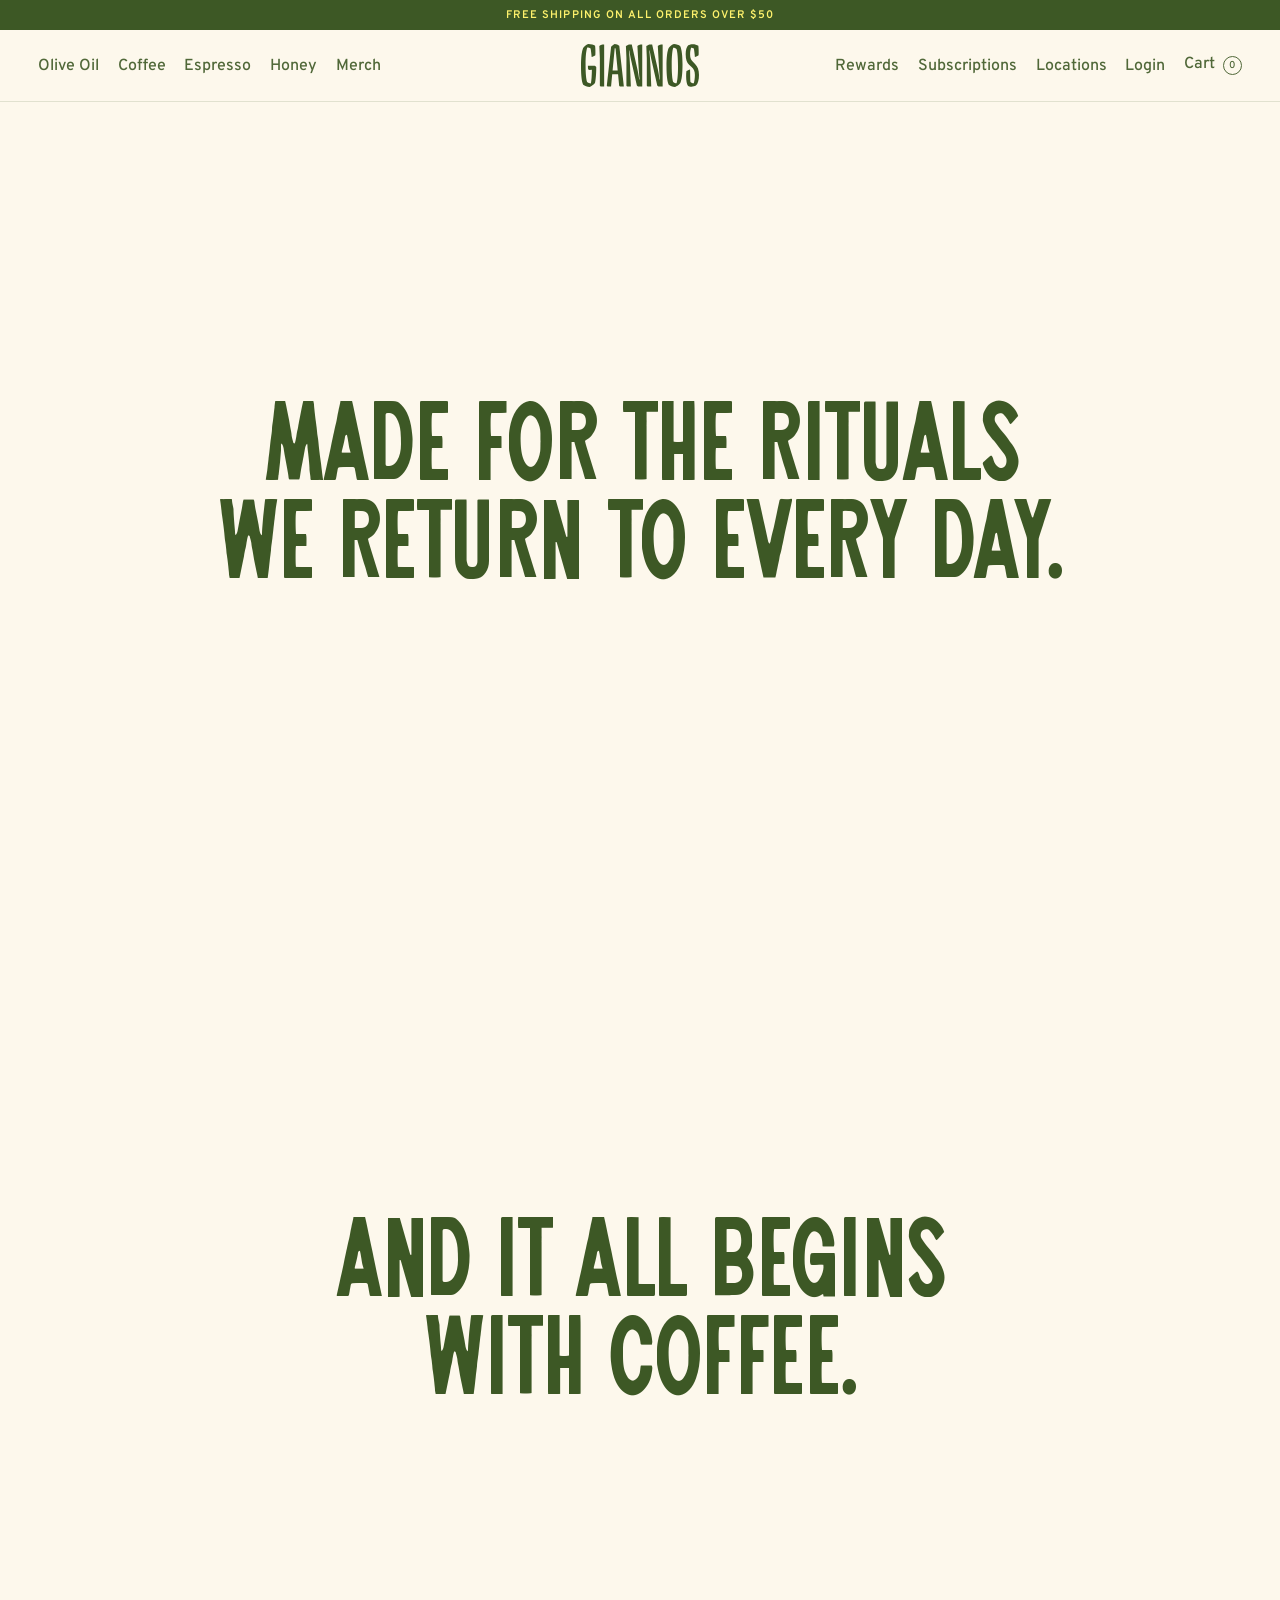
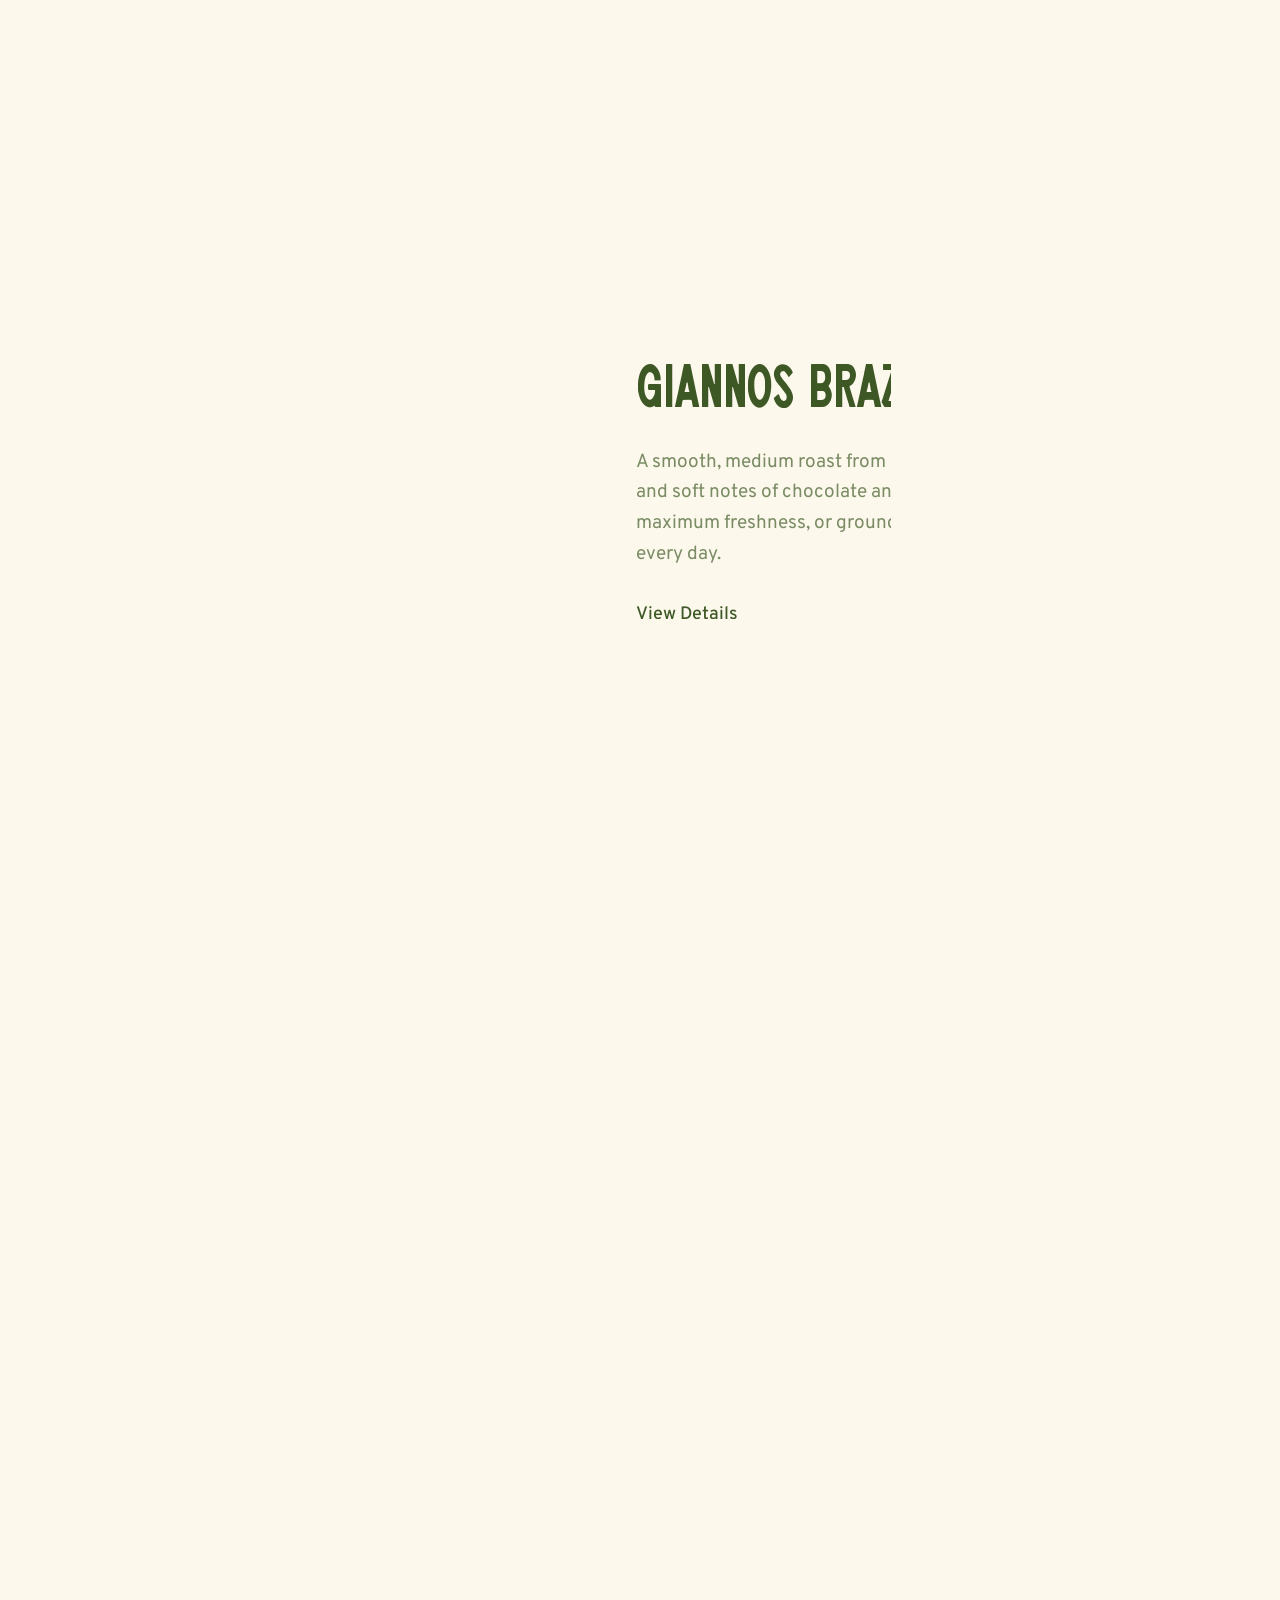
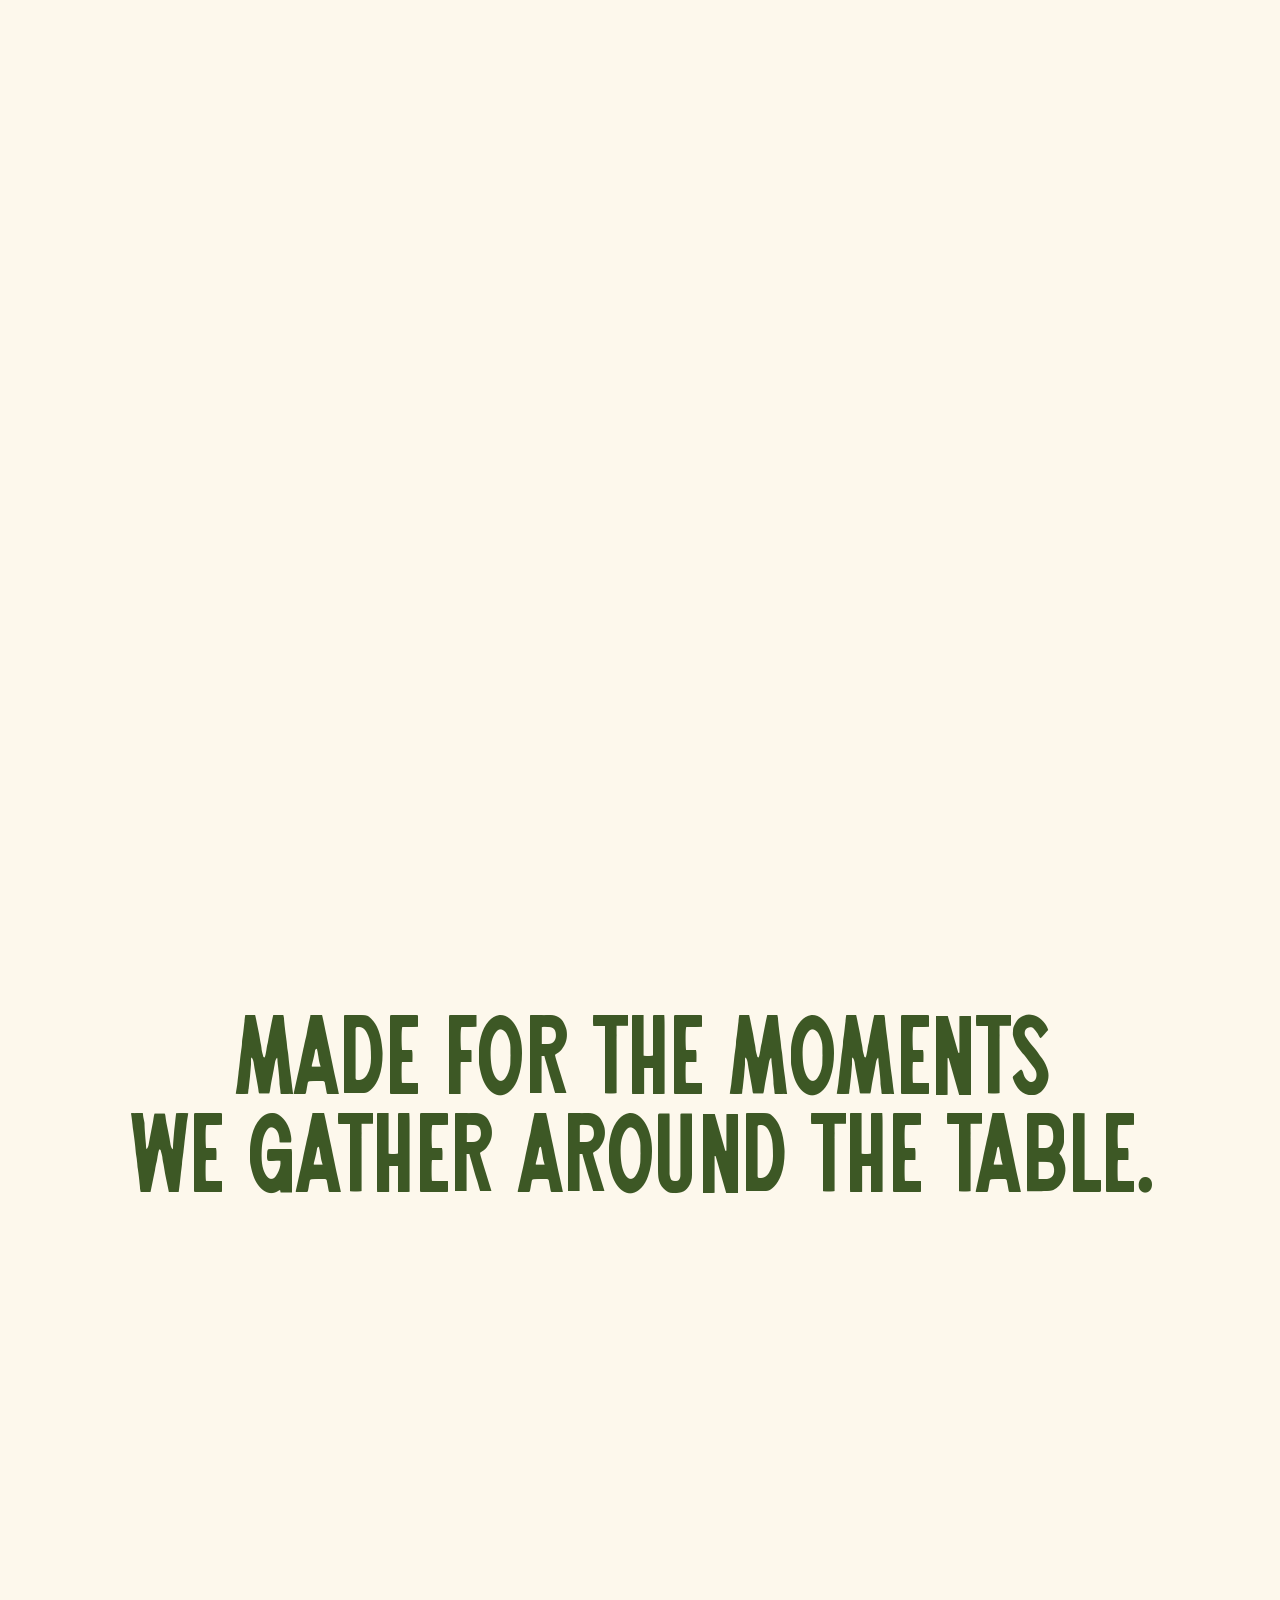
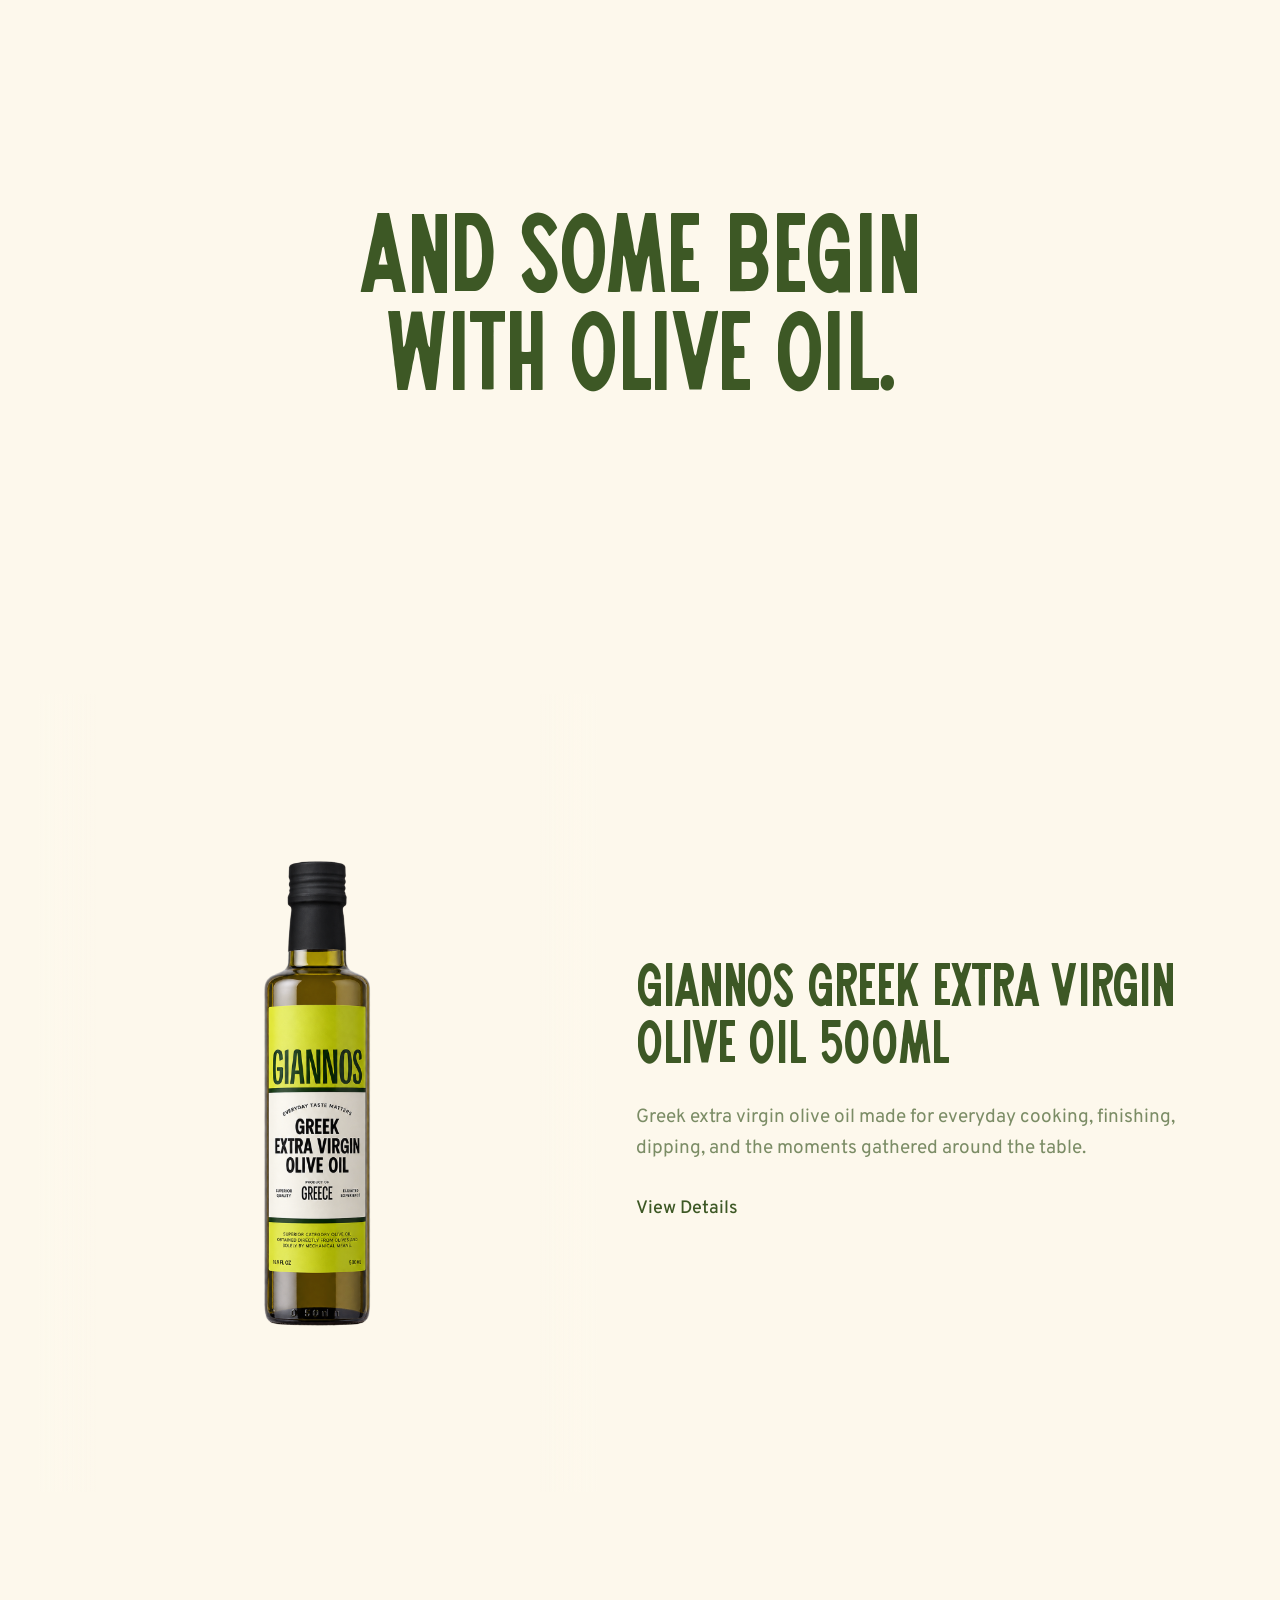
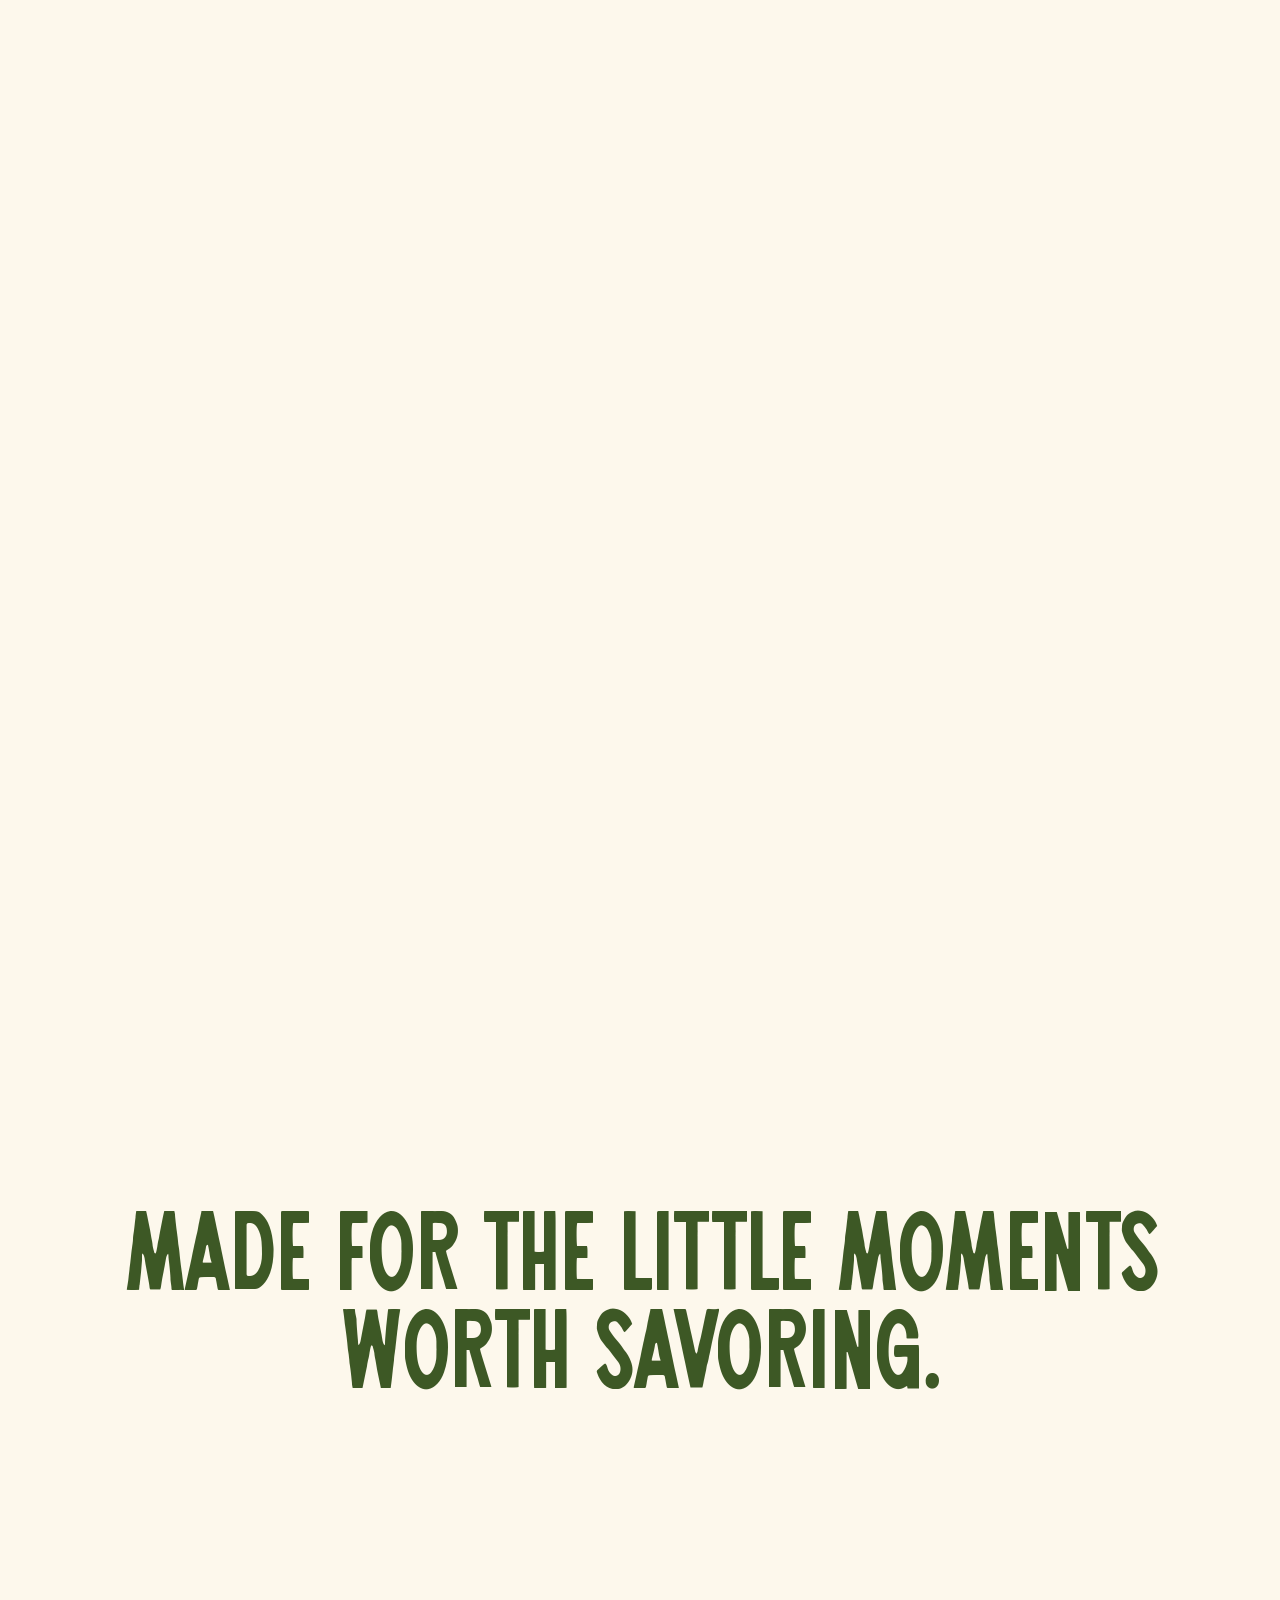
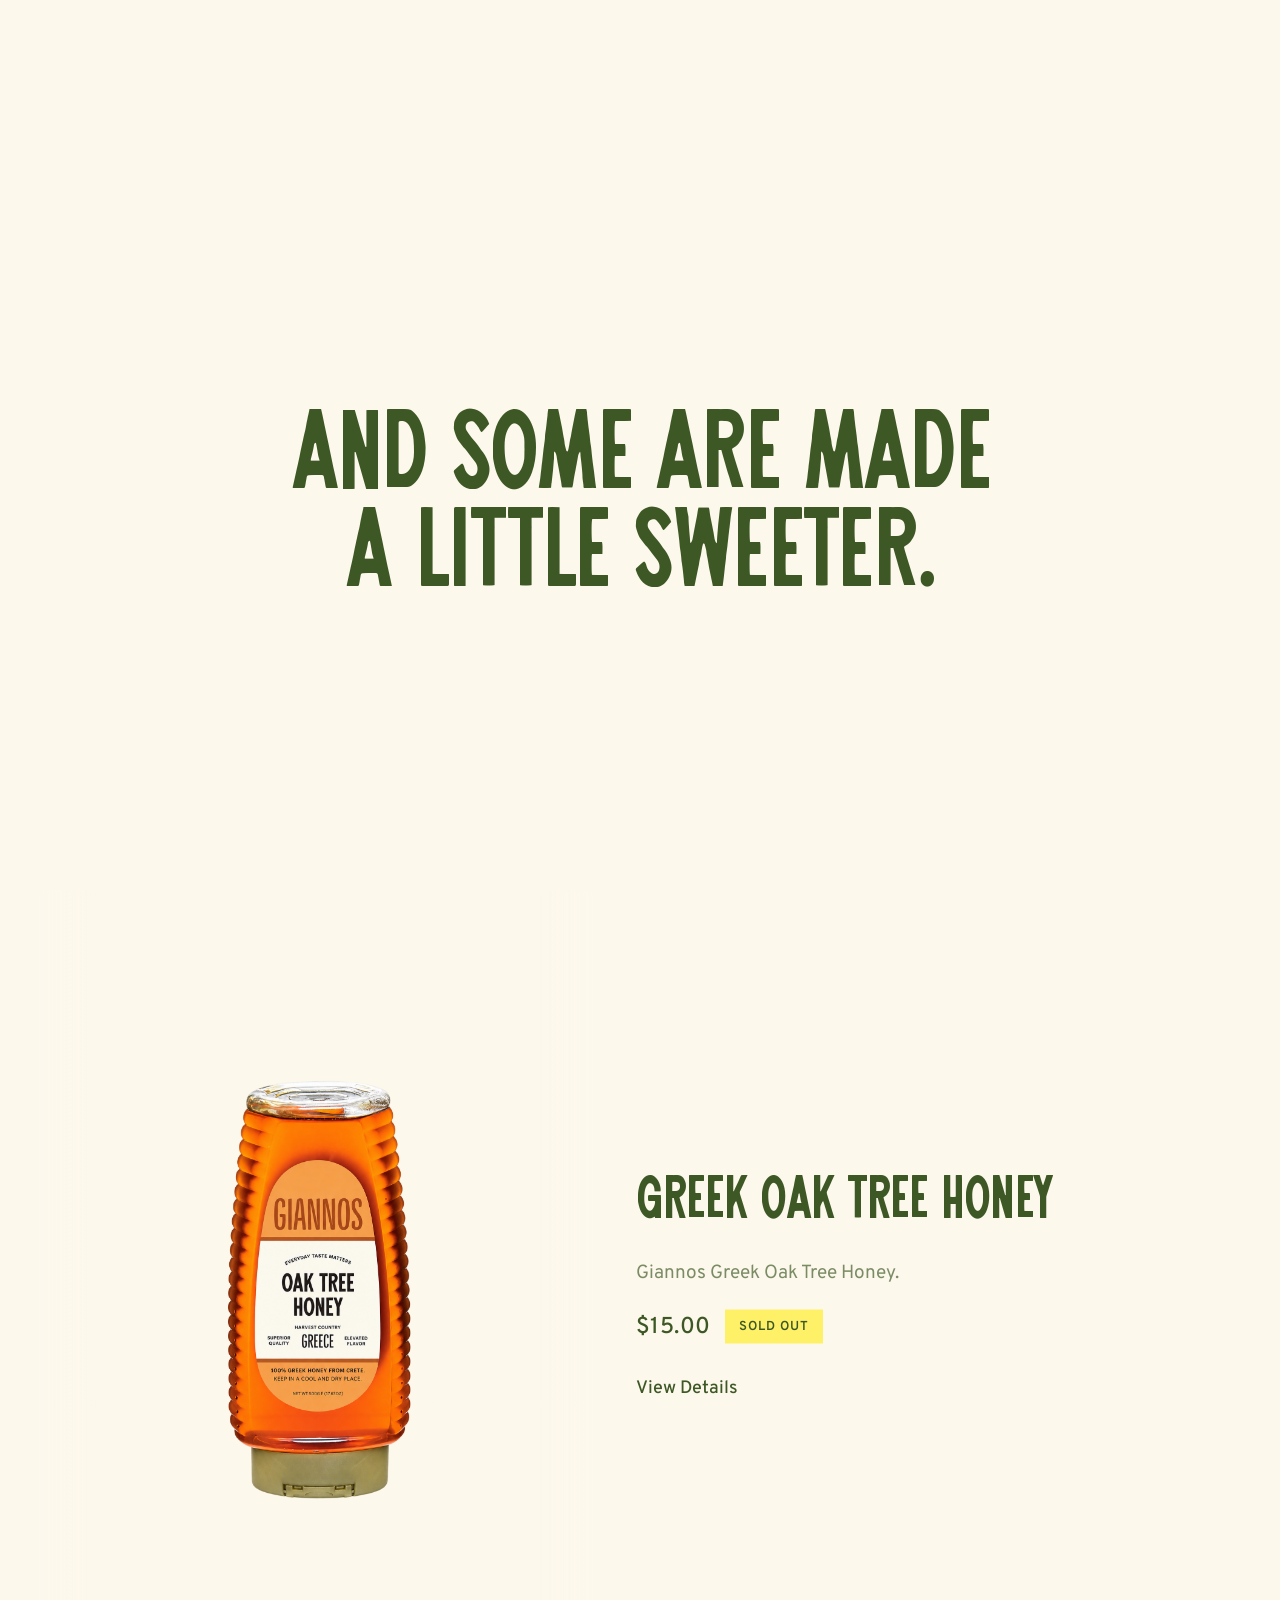
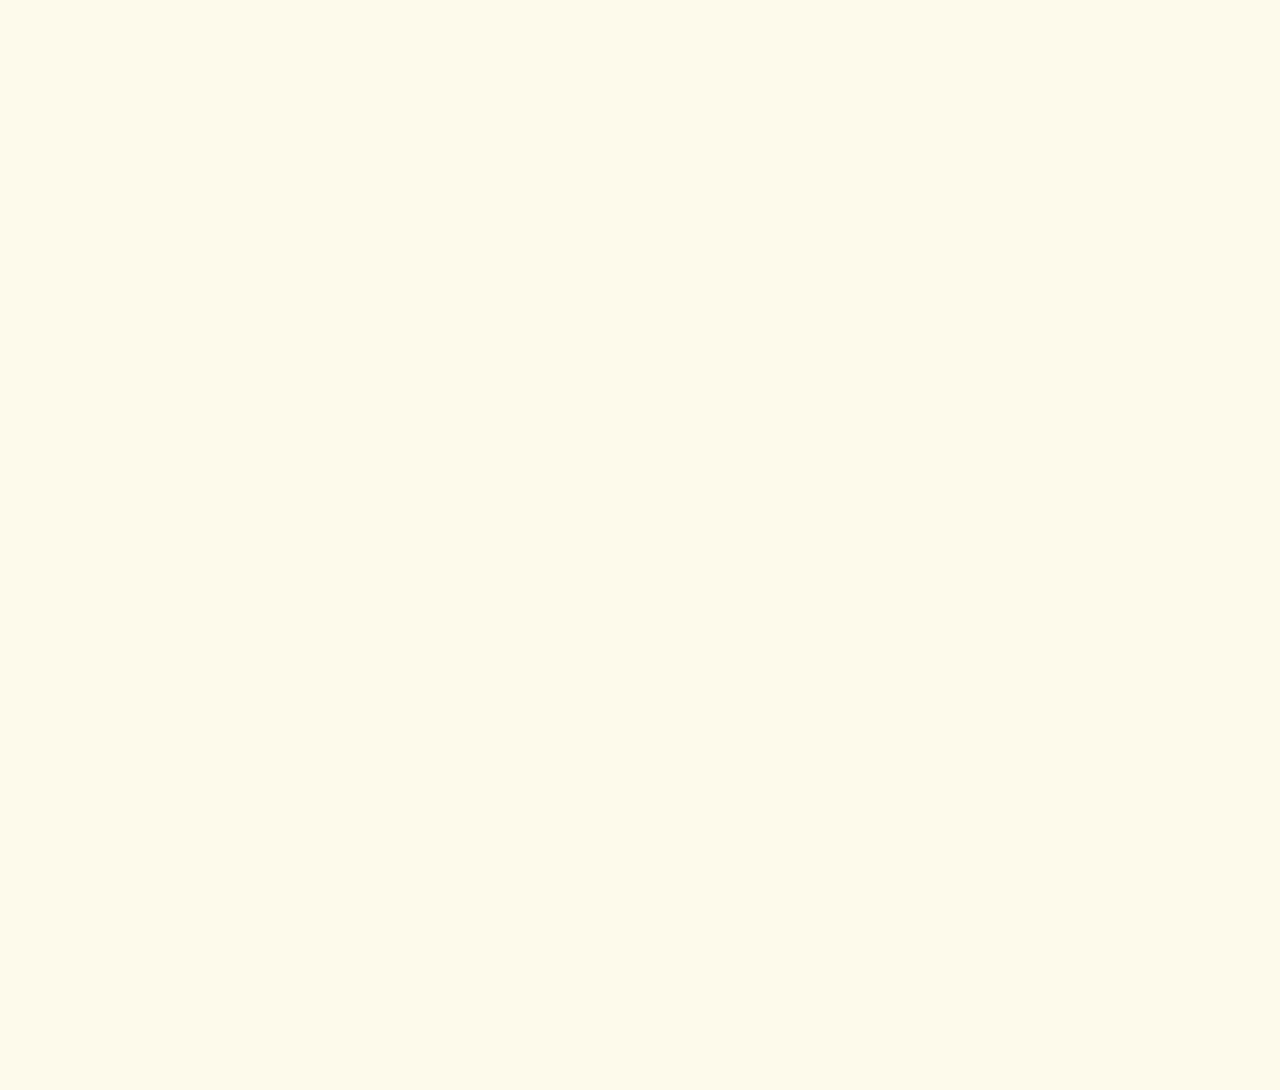
==== index.html @ e895d470 "Refresh synchronized intro shell assets" ====
<!doctype html>
<html lang="en">
<head>
  <meta charset="UTF-8">
  <meta name="viewport" content="width=device-width,initial-scale=1">
  <title>GIANNOS</title>
  <link rel="preconnect" href="https://fonts.googleapis.com">
  <link rel="preconnect" href="https://fonts.gstatic.com" crossorigin>
  <link href="https://fonts.googleapis.com/css2?family=Overpass:wght@300;400;500;600;700&family=Material+Icons&display=swap" rel="stylesheet">
  <link rel="stylesheet" href="style.css?v=202608171520">
  <link rel="stylesheet" href="olive.css?v=202608171520">
  <link rel="stylesheet" href="honey.css?v=202608171520">
  <link rel="stylesheet" href="site-shell.css?v=202608171533">
</head>
<body class="is-loading">
  <div class="site-loader" data-site-loader aria-label="Loading GIANNOS">
    <div class="site-loader__inner">
      <img class="site-loader__logo" data-loader-logo src="./assets/brand/giannos-logo.svg" alt="GIANNOS">
      <div class="site-loader__counter" data-loader-counter aria-live="polite">0%</div>
    </div>
  </div>

  <header class="site-header">
    <div class="site-announcement">FREE SHIPPING ON ALL ORDERS OVER $50</div>
    <nav class="site-nav" aria-label="Main navigation">
      <div class="site-nav__group site-nav__group--left">
        <a class="site-nav__link" href="#olive-scroll">Olive Oil</a>
        <a class="site-nav__link" href="#coffee-scroll">Coffee</a>
        <a class="site-nav__link" href="#coffee-scroll">Espresso</a>
        <a class="site-nav__link" href="#honey-scroll">Honey</a>
        <a class="site-nav__link" href="#">Merch</a>
      </div>

      <a class="site-nav__brand" data-nav-logo-target href="#" aria-label="GIANNOS home"></a>

      <div class="site-nav__group site-nav__group--right">
        <a class="site-nav__link" href="#">Rewards</a>
        <a class="site-nav__link" href="#">Subscriptions</a>
        <a class="site-nav__link" href="#">Locations</a>
        <a class="site-nav__link" href="#">Login</a>
        <a class="site-nav__link" href="#">Cart <span class="site-nav__cart-count" aria-label="0 items">0</span></a>
      </div>
    </nav>
  </header>

  <main class="landing">
    <section class="section section--hero" aria-labelledby="hero-title">
      <div class="intro-copy">
        <h1 id="hero-title" class="display-title">
          <span>Made for the rituals</span>
          <span>we return to every day.</span>
        </h1>
      </div>
    </section>

    <section class="section section--story" aria-labelledby="story-title">
      <div class="intro-copy">
        <h2 id="story-title" class="display-title">
          <span>And it all begins</span>
          <span>with coffee.</span>
        </h2>
      </div>
    </section>

    <section class="coffee-scroll" id="coffee-scroll" aria-label="Coffee collection">
      <div class="coffee-sticky">
        <div class="coffee-track" id="coffee-track"></div>
      </div>
    </section>

    <section class="section section--olive-intro" aria-labelledby="olive-intro-title">
      <div class="intro-copy">
        <h2 id="olive-intro-title" class="display-title">
          <span>Made for the moments</span>
          <span>we gather around the table.</span>
        </h2>
      </div>
    </section>

    <section class="section section--olive-story" aria-labelledby="olive-story-title">
      <div class="intro-copy">
        <h2 id="olive-story-title" class="display-title">
          <span>And some begin</span>
          <span>with olive oil.</span>
        </h2>
      </div>
    </section>

    <section class="olive-scroll" id="olive-scroll" aria-label="Olive oil collection">
      <div class="olive-sticky">
        <div class="olive-track" id="olive-track"></div>
      </div>
    </section>

    <section class="section section--honey-intro" aria-labelledby="honey-intro-title">
      <div class="intro-copy">
        <h2 id="honey-intro-title" class="display-title">
          <span>Made for the little moments</span>
          <span>worth savoring.</span>
        </h2>
      </div>
    </section>

    <section class="section section--honey-story" aria-labelledby="honey-story-title">
      <div class="intro-copy">
        <h2 id="honey-story-title" class="display-title">
          <span>And some are made</span>
          <span>a little sweeter.</span>
        </h2>
      </div>
    </section>

    <section class="honey-scroll" id="honey-scroll" aria-label="Honey collection">
      <div class="honey-sticky">
        <div class="honey-track" id="honey-track"></div>
      </div>
    </section>
  </main>

  <script src="site-shell.js?v=202608171533"></script>
  <script src="app.js?v=202608171520"></script>
  <script src="olive.js?v=202608171520"></script>
  <script src="honey.js?v=202608171520"></script>
</body>
</html>
---- style.css ----
@font-face{font-family:'TAY Rosemary';src:url('./assets/fonts/TAYRosemary.woff2') format('woff2');font-style:normal;font-weight:400;font-display:swap}
*{box-sizing:border-box}
:root{
  --font-body:'Overpass',sans-serif;
  --font-title:'TAY Rosemary',serif;
  --intro:#3d5825;
  --paper:#fdf8ec;
  --intro-light:#fdf8ec;
  --text:#3d5825;
  --muted:rgba(61,88,37,.68);
  --ease:cubic-bezier(.16,1,.3,1);
  --fast:420ms;
  --morph:900ms;
  --page-inline:clamp(20px,4vw,64px);
  --site-container:1600px;
  --site-gutter:clamp(24px,3vw,48px);
  --site-header-height:102px;
}
html{background:var(--paper);scroll-behavior:auto}
body{margin:0;background:var(--paper);color:var(--text);font-family:var(--font-body);overflow-x:hidden}
button,select{font:inherit}
button,a{color:inherit}
.landing{width:100%;padding-top:var(--site-header-height)}
.section{position:relative;width:100%;height:calc(100dvh - var(--site-header-height));min-height:calc(100svh - var(--site-header-height));display:grid;place-items:center;padding:var(--page-inline);background:var(--paper);color:var(--intro);overflow:hidden}
.intro-copy{width:min(calc(var(--site-container) - (var(--site-gutter) * 2)),100%);text-align:center;opacity:.18;translate:0 18px;transition:opacity 420ms ease,translate 560ms var(--ease);will-change:opacity,translate}
.section.is-visible .intro-copy{opacity:1;translate:0 0}
.display-title{margin:0;font-family:var(--font-title);font-size:clamp(86px,8.7vw,138px);font-weight:400;line-height:.88;letter-spacing:-.032em}
.display-title span{display:block;white-space:nowrap}
.coffee-scroll{position:relative;height:600svh}
.coffee-sticky{position:sticky;top:var(--site-header-height);width:100%;height:calc(100dvh - var(--site-header-height));min-height:calc(100svh - var(--site-header-height));overflow:hidden;background:var(--paper)}
.coffee-track{display:flex;width:600vw;height:calc(100dvh - var(--site-header-height));min-height:calc(100svh - var(--site-header-height));transform:translate3d(0,0,0);will-change:transform}
.coffee-slide{--accent:#4D6E48;position:relative;flex:0 0 100vw;width:100vw;height:calc(100dvh - var(--site-header-height));min-height:calc(100svh - var(--site-header-height));background:var(--paper);overflow:hidden}
.coffee-layout{position:relative;width:min(100%,var(--site-container));margin:0 auto;padding-inline:var(--site-gutter);height:100%;display:grid;grid-template-columns:minmax(0,48fr) minmax(0,52fr);column-gap:clamp(32px,3vw,56px)}
.coffee-gallery{position:relative;height:100%;overflow:hidden}
.gallery-stack{height:100%}
.image-carousel{position:relative;width:100%;height:100%;touch-action:pan-y;user-select:none}
.image-carousel::before,.image-carousel::after{content:'';position:absolute;top:0;bottom:0;z-index:4;width:clamp(40px,4.5vw,72px);pointer-events:none}
.image-carousel::before{left:0;background:linear-gradient(90deg,var(--paper) 0%,rgba(253,248,236,.9) 24%,rgba(253,248,236,0) 100%)}
.image-carousel::after{right:0;background:linear-gradient(270deg,var(--paper) 0%,rgba(253,248,236,.9) 24%,rgba(253,248,236,0) 100%)}
.image-viewport{position:relative;width:100%;height:100%;overflow:hidden}.image-track{--image-index:0;display:flex;width:200%;height:100%;transform:translate3d(calc(var(--image-index) * -50%),0,0);transition:transform 520ms cubic-bezier(.16,1,.3,1);will-change:transform}.image-track.is-instant{transition:none}.image-panel{flex:0 0 50%;width:50%}
.edge-nav{position:absolute;top:50%;z-index:6;display:flex;align-items:center;gap:15px;padding:12px 0;border:0;background:transparent;color:var(--intro);opacity:0;transform:translateY(-50%);cursor:pointer;pointer-events:none;transition:opacity 260ms ease}
.edge-nav span{font-family:var(--font-title);font-size:18px;font-weight:400;line-height:1;letter-spacing:.01em;text-transform:uppercase}
.edge-nav i{display:block;width:34px;height:2px;background:currentColor;opacity:1;transition:width 360ms var(--ease)}
.edge-nav--prev{left:clamp(22px,3vw,52px)}
.edge-nav--next{right:clamp(22px,3vw,52px)}
.coffee-slide.is-detail .edge-nav,.olive-slide.is-detail .edge-nav,.honey-slide.is-detail .edge-nav{opacity:1;pointer-events:auto}
.edge-nav:hover{opacity:1!important}
.edge-nav:hover i{width:48px}
.product-dots{position:absolute;left:50%;bottom:clamp(28px,4.5svh,52px);z-index:5;display:flex;align-items:center;gap:8px;transform:translateX(-50%);opacity:0;pointer-events:none;transition:opacity 360ms ease}
.product-dot{width:34px;height:3px;padding:0;border:0;border-radius:999px;background:rgba(61,88,37,.28);opacity:1;cursor:pointer;transition:background 280ms ease,opacity 280ms ease,transform 360ms var(--ease)}
.product-dot:hover{background:rgba(61,88,37,.55)}
.product-dot.is-active{background:var(--intro);transform:scaleX(1.08)}
.coffee-slide.is-detail .product-dots,.olive-slide.is-detail .product-dots,.honey-slide.is-detail .product-dots{opacity:1;pointer-events:auto}
.product-frame{width:100%;height:100%;display:grid;place-items:center;margin:0;padding:5svh 5vw}
.product-frame--secondary{display:none}
.product-frame img{display:block;width:min(36vw,540px);max-width:100%;max-height:82svh;object-fit:contain}
.coffee-slide:not(.is-detail) .product-frame img,.coffee-slide:not(.is-detail) .copy-shell{opacity:var(--micro-opacity,1);scale:var(--micro-scale,1);translate:0 var(--micro-y,0px);will-change:opacity,scale,translate}
.coffee-copy{position:relative;height:100%;padding:0 5vw 0 0;overflow:hidden}
.copy-shell{position:absolute;left:0;top:50%;width:min(44vw,720px);transform:translateY(-50%);transform-origin:left top}
.copy-title{margin:0;font-family:var(--font-title);font-size:clamp(48px,4.7vw,72px);line-height:.94;font-weight:400;letter-spacing:-.032em;white-space:nowrap}
.copy-description{max-width:590px;margin:26px 0 0;color:var(--muted);font-size:19px;line-height:1.62}
.view-details{display:inline-block;margin-top:30px;font-size:18px;line-height:1.65;font-weight:500;text-decoration:none;transition:opacity .25s ease}
.view-details:hover{opacity:.72}
.detail-content{max-width:720px;max-height:0;margin-top:0;opacity:0;visibility:hidden;overflow:hidden;pointer-events:none;transform:translateY(-8px);transition:max-height 1000ms var(--ease),opacity 420ms ease,transform 1000ms var(--ease),margin-top 1000ms var(--ease),visibility 0s linear 1000ms}
.detail-meta{display:grid;gap:8px;margin:0;padding:18px 20px;border:1px solid rgba(61,88,37,.22);background:rgba(61,88,37,.035);font-size:14px;line-height:1.5}
.detail-meta div{display:flex;gap:8px}
.detail-meta dt{min-width:92px;font-weight:700}
.detail-meta dd{margin:0;color:var(--muted)}
.detail-form{display:grid;gap:14px;margin-top:14px}
.detail-block{padding:20px;border:1px solid rgba(61,88,37,.22);background:rgba(61,88,37,.035)}
.grind-options{display:grid;grid-template-columns:1fr 1fr;gap:10px}
.choice-tab{min-height:46px;border:1px solid rgba(61,88,37,.34);background:var(--paper);color:rgba(61,88,37,.66);font-size:13px;font-weight:600;text-transform:uppercase;letter-spacing:.1em;cursor:pointer}
.choice-tab.is-selected{color:var(--intro);background:rgba(61,88,37,.1);border-color:rgba(61,88,37,.68)}
.purchase-card__head{width:100%;padding:0;border:0;background:var(--paper);color:var(--intro);display:flex;align-items:center;gap:10px;text-align:left;cursor:pointer}
.purchase-card__head strong{font-size:16px;font-weight:600}
.radio-icon{font-size:20px}
.purchase-card__prices{margin-left:auto;display:flex;gap:10px;align-items:center;font-size:15px}
.purchase-card__prices s{opacity:.42}
.purchase-card__body{display:none;padding-top:22px}
.purchase-card.is-selected .purchase-card__body{display:block}
.purchase-card__body h3{margin:0 0 14px;color:rgba(61,88,37,.68);font-size:14px;font-weight:500}
.bag-options{display:grid;grid-template-columns:repeat(3,1fr);gap:10px;margin-bottom:24px}
.bag-option{padding:14px 10px;border:1px solid rgba(61,88,37,.26);background:var(--paper);color:rgba(61,88,37,.62);cursor:pointer;text-align:left}
.bag-option span{display:block;font-size:15px;font-weight:500}
.bag-option b{display:block;margin-top:5px;color:inherit;font-size:10px;font-weight:600;text-transform:uppercase;letter-spacing:.08em}
.bag-option.is-selected{color:var(--intro);background:rgba(61,88,37,.1);border-color:rgba(61,88,37,.68)}
.frequency-field{position:relative}
.frequency-select{width:100%;height:48px;padding:0 42px 0 14px;border:1px solid rgba(61,88,37,.28);border-radius:0;appearance:none;background:rgba(61,88,37,.035);color:var(--intro);outline:0}
.frequency-select option{color:var(--intro);background:var(--paper)}
.frequency-field__icon{position:absolute;right:12px;top:50%;transform:translateY(-50%);font-size:20px;pointer-events:none}
.subscription-benefits{display:grid;grid-template-columns:repeat(3,1fr);gap:12px;margin-top:20px;color:rgba(61,88,37,.68);font-size:12px;line-height:1.35}
.subscription-benefits span{display:flex;gap:7px;align-items:flex-start}
.subscription-benefits i{font-size:18px;color:var(--intro)}
.subscription-benefits em{font-style:normal}
.cart-block{padding:0;border:0;background:var(--paper)}
.quantity-stepper{display:grid;grid-template-columns:repeat(3,1fr);width:100%;border:1px solid rgba(61,88,37,.34);background:var(--paper)}
.quantity-stepper button,.quantity-stepper>span{min-height:72px;padding:0;border:0;background:var(--paper);color:var(--intro);display:grid;place-items:center;font-size:18px}
.quantity-stepper button{cursor:pointer}
.quantity-stepper button .material-icons{font-size:28px;font-weight:300}
.quantity-stepper>span{border-left:1px solid rgba(61,88,37,.34);border-right:1px solid rgba(61,88,37,.34);font-weight:600}
.add-cart{display:flex;align-items:center;justify-content:center;width:100%;min-height:80px;margin:0;border:0;background:var(--intro);color:var(--paper);font-size:16px;font-weight:700;letter-spacing:.04em;text-transform:uppercase;cursor:pointer}
.coffee-slide.is-detail{overflow-y:auto;overscroll-behavior:contain}
.coffee-slide.is-detail .coffee-layout{height:auto;min-height:100dvh;align-items:start}
.coffee-slide.is-detail .coffee-gallery{position:sticky;top:0;height:calc(100dvh - var(--site-header-height));min-height:calc(100svh - var(--site-header-height));overflow:hidden;align-self:start;padding-top:0}
.coffee-slide.is-detail .gallery-stack{height:calc(100dvh - var(--site-header-height));min-height:calc(100svh - var(--site-header-height))}
.coffee-slide.is-detail .image-carousel,.coffee-slide.is-detail .image-viewport,.coffee-slide.is-detail .image-track{height:calc(100dvh - var(--site-header-height));min-height:calc(100svh - var(--site-header-height))}
.coffee-slide.is-detail .product-frame{position:relative;top:auto;height:100%}
.coffee-slide.is-detail .product-dots{opacity:1;pointer-events:auto}
.coffee-slide.is-detail .carousel-arrow{pointer-events:auto}
.coffee-slide.is-detail .coffee-copy{position:sticky;top:0;align-self:start;height:max-content;min-height:0;overflow:visible;padding:180px 5vw 72px 0}
.coffee-slide.is-detail .copy-shell{position:relative;left:auto;top:auto;transform:none;will-change:transform}
.coffee-slide.is-detail .detail-content{max-height:1800px;margin-top:30px;opacity:1;visibility:visible;pointer-events:auto;transform:translateY(0);transition:max-height 1000ms var(--ease),opacity 520ms ease 100ms,transform 1000ms var(--ease),margin-top 1000ms var(--ease),visibility 0s linear 0s}
.coffee-slide.is-detail.is-returning .view-details{pointer-events:none;opacity:.55}
.coffee-slide.is-detail.is-closing .detail-content{max-height:0;margin-top:0;opacity:0;visibility:hidden;pointer-events:none;transform:translateY(-8px);transition:max-height 950ms var(--ease),opacity 360ms ease,transform 950ms var(--ease),margin-top 950ms var(--ease),visibility 0s linear 950ms}
body.details-open{overflow:hidden}
@media(max-width:1000px){.display-title{font-size:clamp(64px,9vw,100px)}.coffee-layout{grid-template-columns:minmax(0,46fr) minmax(0,54fr);column-gap:clamp(24px,3vw,40px)}.product-frame img{width:min(42vw,470px)}.copy-shell{width:48vw}.copy-title{font-size:clamp(42px,5vw,58px)}.subscription-benefits{grid-template-columns:1fr}}
@media(max-width:760px){.image-carousel::before,.image-carousel::after{width:28px}.display-title{font-size:clamp(42px,11.5vw,62px);line-height:.92}.coffee-layout{display:block;column-gap:0}.coffee-gallery{position:absolute;inset:0 0 auto 0;height:52%}.product-frame{height:100%;padding:4svh 8vw}.product-frame img{width:min(70vw,330px);max-height:46svh}.coffee-copy{position:absolute;left:0;right:0;bottom:0;height:48%;padding:0 20px;text-align:center}.copy-shell{left:50%;top:50%;width:calc(100vw - 40px);transform:translate(-50%,-50%)}.copy-title{font-size:clamp(36px,10vw,46px)}.copy-description{margin:18px auto 0;font-size:16px;line-height:1.5}.view-details{margin-top:20px;font-size:16px}.coffee-slide.is-detail .coffee-layout{display:block;min-height:100dvh}.coffee-slide.is-detail .coffee-gallery{position:sticky;top:0;height:58dvh;min-height:58svh;overflow:hidden;padding-top:0}.coffee-slide.is-detail .gallery-stack,.coffee-slide.is-detail .image-carousel,.coffee-slide.is-detail .image-viewport,.coffee-slide.is-detail .image-track{height:58dvh;min-height:58svh}.coffee-slide.is-detail .product-frame{position:relative;top:auto;height:100%}.coffee-slide.is-detail .product-frame img{max-height:52svh}.coffee-slide.is-detail .product-dots{bottom:18px}.coffee-slide.is-detail .edge-nav{opacity:1}.edge-nav{gap:10px}.edge-nav span{font-size:16px}.edge-nav i{width:22px}.edge-nav--prev{left:16px}.edge-nav--next{right:16px}.coffee-slide.is-detail .coffee-copy{position:relative;left:auto;right:auto;bottom:auto;height:auto;min-height:0;padding:110px 20px 64px;text-align:left}.coffee-slide.is-detail .copy-shell{position:relative;left:auto;top:auto;width:100%;transform:none;will-change:transform}.coffee-slide.is-detail .copy-title{white-space:normal}.bag-options{grid-template-columns:1fr}.subscription-benefits{grid-template-columns:1fr}.quantity-stepper button,.quantity-stepper>span{min-height:64px}.add-cart{min-height:72px}}
@media(prefers-reduced-motion:reduce){.intro-copy{transition:none;opacity:1;translate:none}.coffee-slide{--micro-opacity:1!important;--micro-scale:1!important;--micro-y:0px!important}}

/* Product image carousel is detail-only. */
.coffee-slide:not(.is-detail) .edge-nav,.olive-slide:not(.is-detail) .edge-nav,.honey-slide:not(.is-detail) .edge-nav,.coffee-slide:not(.is-detail) .product-dots,.olive-slide:not(.is-detail) .product-dots,.honey-slide:not(.is-detail) .product-dots{opacity:0!important;pointer-events:none!important}

@media(max-width:900px){:root{--site-header-height:92px}}
---- olive.css ----
.olive-scroll{position:relative;height:200svh;background:transparent}
.olive-sticky{position:sticky;top:var(--site-header-height);width:100%;height:calc(100dvh - var(--site-header-height));min-height:calc(100svh - var(--site-header-height));overflow:hidden;background:#fdf8ec}
.olive-track{display:flex;width:200vw;height:calc(100dvh - var(--site-header-height));min-height:calc(100svh - var(--site-header-height));transform:translate3d(0,0,0);will-change:transform}
.olive-slide{--accent:#fdf8ec;--olive-cream:#3d5825;position:relative;flex:0 0 100vw;width:100vw;height:calc(100dvh - var(--site-header-height));min-height:calc(100svh - var(--site-header-height));background:#fdf8ec;color:var(--olive-cream);overflow:hidden}
.olive-layout{position:relative;width:min(100%,var(--site-container));margin:0 auto;padding-inline:var(--site-gutter);height:100%;display:grid;grid-template-columns:minmax(0,48fr) minmax(0,52fr);column-gap:clamp(32px,3vw,56px)}
.olive-gallery{position:relative;height:100%;overflow:hidden}
.olive-image-carousel{position:relative;width:100%;height:100%;touch-action:pan-y;user-select:none}
.olive-image-carousel::before,.olive-image-carousel::after{content:'';position:absolute;top:0;bottom:0;z-index:4;width:clamp(40px,4.5vw,72px);pointer-events:none}
.olive-image-carousel::before{left:0;background:linear-gradient(90deg,#fdf8ec 0%,rgba(253,248,236,.9) 24%,rgba(253,248,236,0) 100%)}
.olive-image-carousel::after{right:0;background:linear-gradient(270deg,#fdf8ec 0%,rgba(253,248,236,.9) 24%,rgba(253,248,236,0) 100%)}

.olive-image-viewport{position:relative;width:100%;height:100%;overflow:hidden}
.olive-image-track{display:flex;width:100%;height:100%;transform:translate3d(0,0,0);transition:transform 520ms cubic-bezier(.16,1,.3,1);will-change:transform}
.olive-image-track.is-instant{transition:none}
.olive-image-panel{flex:0 0 100%;width:100%;height:100%;display:grid;place-items:center;margin:0;padding:6svh 5vw}
.olive-image-panel img{display:block;max-width:78%;max-height:78svh;object-fit:contain;pointer-events:none}
.olive-slide:not(.is-detail) .olive-image-panel img,.olive-slide:not(.is-detail) .olive-shell{opacity:var(--micro-opacity,1);scale:var(--micro-scale,1);translate:0 var(--micro-y,0px);will-change:opacity,scale,translate}
.olive-slide.is-detail .product-dots{opacity:1;pointer-events:auto}
.olive-copy{position:relative;height:100%;padding:0 5vw 0 0;overflow:hidden}
.olive-shell{position:absolute;left:0;top:50%;width:min(44vw,720px);transform:translateY(-50%)}
.olive-title{color:var(--olive-cream);text-transform:none}
.olive-title span{display:block;white-space:nowrap}
.olive-description{color:rgba(61,88,37,.68)}
.olive-view-details{color:var(--olive-cream);text-decoration-color:rgba(61,88,37,.72)}
.olive-slide .detail-content{max-width:720px}
.olive-slide .detail-meta,.olive-slide .detail-block{border-color:rgba(61,88,37,.22);background:rgba(61,88,37,.035)}
.olive-slide .detail-meta dd,.olive-slide .purchase-card__body h3,.olive-slide .subscription-benefits{color:rgba(61,88,37,.68)}
.olive-slide .purchase-card__head,.olive-slide .choice-tab,.olive-slide .frequency-select,.olive-slide .quantity-stepper button,.olive-slide .quantity-stepper>span{color:#3d5825}
.olive-slide .bag-option{color:rgba(61,88,37,.62);border-color:rgba(61,88,37,.26)}
.olive-slide .bag-option.is-selected{color:#3d5825;background:rgba(61,88,37,.1);border-color:rgba(61,88,37,.68)}
.olive-slide .frequency-select{border-color:rgba(61,88,37,.28);background:rgba(61,88,37,.035)}
.olive-slide .frequency-select option{color:#222}
.olive-slide .quantity-stepper{border-color:rgba(61,88,37,.34)}
.olive-slide .quantity-stepper>span{border-color:rgba(61,88,37,.34)}
.olive-slide .add-cart{background:#3d5825;color:#fdf8ec}
.olive-slide.is-detail{overflow-y:auto;overscroll-behavior:contain}
.olive-slide.is-detail .olive-layout{height:auto;min-height:100dvh;align-items:start}
.olive-slide.is-detail .olive-gallery{position:sticky;top:0;height:calc(100dvh - var(--site-header-height));min-height:calc(100svh - var(--site-header-height));align-self:start;overflow:hidden}
.olive-slide.is-detail .olive-image-carousel,.olive-slide.is-detail .olive-image-viewport,.olive-slide.is-detail .olive-image-track{height:calc(100dvh - var(--site-header-height));min-height:calc(100svh - var(--site-header-height))}
.olive-slide.is-detail .olive-copy{position:sticky;top:0;align-self:start;height:max-content;min-height:0;overflow:visible;padding:180px 5vw 72px 0}
.olive-slide.is-detail .olive-shell{position:relative;left:auto;top:auto;transform:none;will-change:transform}
.olive-slide.is-detail .detail-content{max-height:1800px;margin-top:30px;opacity:1;visibility:visible;pointer-events:auto;transform:translateY(0);transition:max-height 1000ms var(--ease),opacity 520ms ease 100ms,transform 1000ms var(--ease),margin-top 1000ms var(--ease),visibility 0s linear 0s}
.olive-slide.is-detail.is-returning .view-details{pointer-events:none;opacity:.55}
.olive-slide.is-detail.is-closing .detail-content{max-height:0;margin-top:0;opacity:0;visibility:hidden;pointer-events:none;transform:translateY(-8px);transition:max-height 950ms var(--ease),opacity 360ms ease,transform 950ms var(--ease),margin-top 950ms var(--ease),visibility 0s linear 950ms}
@media(max-width:760px){.olive-image-carousel::before,.olive-image-carousel::after{width:28px}.olive-layout{display:block;column-gap:0}.olive-gallery{position:absolute;inset:0 0 auto;height:52%}.olive-image-panel{padding:4svh 8vw}.olive-image-panel img{max-width:72%;max-height:45svh}.edge-nav{top:48%}.olive-image-carousel .product-dots{bottom:18px}.olive-copy{position:absolute;left:0;right:0;bottom:0;height:48%;padding:0 20px;text-align:center}.olive-shell{left:50%;top:50%;width:calc(100vw - 40px);transform:translate(-50%,-50%)}.olive-title{font-size:clamp(36px,10vw,48px)}.olive-title span{white-space:normal}.olive-description{margin:16px auto 0;font-size:16px}.olive-view-details{margin-top:18px}.olive-slide.is-detail .olive-layout{display:block;min-height:100dvh}.olive-slide.is-detail .olive-gallery{position:sticky;top:0;height:56dvh;min-height:56svh}.olive-slide.is-detail .olive-image-carousel,.olive-slide.is-detail .olive-image-viewport,.olive-slide.is-detail .olive-image-track{height:56dvh;min-height:56svh}.olive-slide.is-detail .olive-copy{position:relative;left:auto;right:auto;bottom:auto;height:auto;padding:110px 20px 60px;text-align:left}.olive-slide.is-detail .olive-shell{position:relative;left:auto;top:auto;width:100%;transform:none;will-change:transform}.olive-slide .bag-options{grid-template-columns:1fr}.olive-slide .subscription-benefits{grid-template-columns:1fr}.olive-slide .quantity-stepper button,.olive-slide .quantity-stepper>span{min-height:64px}.olive-slide .add-cart{min-height:72px}}
@media(prefers-reduced-motion:reduce){.olive-slide{--micro-opacity:1!important;--micro-scale:1!important;--micro-y:0px!important}}
---- honey.css ----
.honey-scroll{position:relative;height:200svh;background:transparent}
.honey-sticky{position:sticky;top:var(--site-header-height);width:100%;height:calc(100dvh - var(--site-header-height));min-height:calc(100svh - var(--site-header-height));overflow:hidden;background:#fdf8ec}
.honey-track{display:flex;width:200vw;height:calc(100dvh - var(--site-header-height));min-height:calc(100svh - var(--site-header-height));transform:translate3d(0,0,0);will-change:transform}
.honey-slide{--honey-green:#3d5825;position:relative;flex:0 0 100vw;width:100vw;height:calc(100dvh - var(--site-header-height));min-height:calc(100svh - var(--site-header-height));background:#fdf8ec;color:var(--honey-green);overflow:hidden}
.honey-layout{position:relative;width:min(100%,var(--site-container));margin:0 auto;padding-inline:var(--site-gutter);height:100%;display:grid;grid-template-columns:minmax(0,48fr) minmax(0,52fr);column-gap:clamp(32px,3vw,56px)}
.honey-gallery{position:relative;height:100%;overflow:hidden}
.honey-image-carousel{position:relative;width:100%;height:100%;touch-action:pan-y;user-select:none}
.honey-image-carousel::before,.honey-image-carousel::after{content:'';position:absolute;top:0;bottom:0;z-index:4;width:clamp(40px,4.5vw,72px);pointer-events:none}
.honey-image-carousel::before{left:0;background:linear-gradient(90deg,#fdf8ec 0%,rgba(253,248,236,.9) 24%,rgba(253,248,236,0) 100%)}
.honey-image-carousel::after{right:0;background:linear-gradient(270deg,#fdf8ec 0%,rgba(253,248,236,.9) 24%,rgba(253,248,236,0) 100%)}
.honey-image-viewport{position:relative;width:100%;height:100%;overflow:hidden}
.honey-image-track{display:flex;width:100%;height:100%;transform:translate3d(0,0,0);transition:transform 520ms cubic-bezier(.16,1,.3,1);will-change:transform}
.honey-image-track.is-instant{transition:none}
.honey-image-panel{flex:0 0 100%;width:100%;height:100%;display:grid;place-items:center;margin:0;padding:6svh 5vw}
.honey-image-panel img{display:block;max-width:76%;max-height:76svh;object-fit:contain;pointer-events:none}
.honey-slide:not(.is-detail) .honey-image-panel img,.honey-slide:not(.is-detail) .honey-shell{opacity:var(--micro-opacity,1);scale:var(--micro-scale,1);translate:0 var(--micro-y,0px);will-change:opacity,scale,translate}
.honey-slide.is-detail .product-dots{opacity:1;pointer-events:auto}
.honey-copy{position:relative;height:100%;padding:0 5vw 0 0;overflow:hidden}
.honey-shell{position:absolute;left:0;top:50%;width:min(44vw,720px);transform:translateY(-50%);transform-origin:left top}
.honey-title{color:var(--honey-green);text-transform:none}
.honey-description{color:rgba(61,88,37,.68)}
.honey-price-row{display:flex;align-items:center;gap:14px;margin-top:22px}
.honey-price-row strong{font-size:23px;font-weight:500;letter-spacing:.02em}
.sold-out-badge{display:inline-flex;align-items:center;justify-content:center;min-height:34px;padding:0 14px;background:#fff167;color:#3d5825;font-size:13px;font-weight:600;letter-spacing:.08em;text-transform:uppercase}
.honey-view-details{color:var(--honey-green)}
.honey-slide .detail-content{max-width:720px}
.honey-slide .detail-meta,.honey-slide .detail-block{border-color:rgba(61,88,37,.22);background:rgba(61,88,37,.035)}
.honey-slide .detail-meta dd{color:rgba(61,88,37,.68)}
.honey-sold-cart{display:grid;gap:14px;padding:0;border:0;background:transparent!important}
.honey-slide .quantity-stepper{border-color:rgba(61,88,37,.34)}
.honey-slide .quantity-stepper>span{border-color:rgba(61,88,37,.34);color:#3d5825}
.honey-slide .quantity-stepper button{color:#3d5825}
.quantity-stepper.is-disabled{opacity:.48}
.quantity-stepper.is-disabled button{cursor:not-allowed}
.honey-sold-button{background:rgba(61,88,37,.16)!important;color:rgba(61,88,37,.55)!important;cursor:not-allowed!important}
.honey-slide.is-detail{overflow-y:auto;overscroll-behavior:contain}
.honey-slide.is-detail .honey-layout{height:auto;min-height:100dvh;align-items:start}
.honey-slide.is-detail .honey-gallery{position:sticky;top:0;height:calc(100dvh - var(--site-header-height));min-height:calc(100svh - var(--site-header-height));align-self:start;overflow:hidden}
.honey-slide.is-detail .honey-image-carousel,.honey-slide.is-detail .honey-image-viewport,.honey-slide.is-detail .honey-image-track{height:calc(100dvh - var(--site-header-height));min-height:calc(100svh - var(--site-header-height))}
.honey-slide.is-detail .honey-copy{position:sticky;top:0;align-self:start;height:max-content;min-height:0;overflow:visible;padding:180px 5vw 72px 0}
.honey-slide.is-detail .honey-shell{position:relative;left:auto;top:auto;transform:none;will-change:transform}
.honey-slide.is-detail .detail-content{max-height:1200px;margin-top:30px;opacity:1;visibility:visible;pointer-events:auto;transform:translateY(0);transition:max-height 1000ms var(--ease),opacity 520ms ease 100ms,transform 1000ms var(--ease),margin-top 1000ms var(--ease),visibility 0s linear 0s}
.honey-slide.is-detail.is-returning .view-details{pointer-events:none;opacity:.55}
.honey-slide.is-detail.is-closing .detail-content{max-height:0;margin-top:0;opacity:0;visibility:hidden;pointer-events:none;transform:translateY(-8px);transition:max-height 950ms var(--ease),opacity 360ms ease,transform 950ms var(--ease),margin-top 950ms var(--ease),visibility 0s linear 950ms}
@media(max-width:1000px){.honey-layout{grid-template-columns:minmax(0,46fr) minmax(0,54fr);column-gap:clamp(24px,3vw,40px)}.honey-shell{width:48vw}}
@media(max-width:760px){.honey-image-carousel::before,.honey-image-carousel::after{width:28px}.honey-layout{display:block;column-gap:0}.honey-gallery{position:absolute;inset:0 0 auto;height:52%}.honey-image-panel{padding:4svh 8vw}.honey-image-panel img{max-width:72%;max-height:45svh}.honey-copy{position:absolute;left:0;right:0;bottom:0;height:48%;padding:0 20px;text-align:center}.honey-shell{left:50%;top:50%;width:calc(100vw - 40px);transform:translate(-50%,-50%)}.honey-title{font-size:clamp(36px,10vw,48px);white-space:normal}.honey-description{margin:16px auto 0;font-size:16px}.honey-price-row{justify-content:center;margin-top:16px}.honey-view-details{margin-top:18px}.honey-slide.is-detail .honey-layout{display:block;min-height:100dvh}.honey-slide.is-detail .honey-gallery{position:sticky;top:0;height:56dvh;min-height:56svh}.honey-slide.is-detail .honey-image-carousel,.honey-slide.is-detail .honey-image-viewport,.honey-slide.is-detail .honey-image-track{height:56dvh;min-height:56svh}.honey-slide.is-detail .honey-copy{position:relative;left:auto;right:auto;bottom:auto;height:auto;padding:110px 20px 60px;text-align:left}.honey-slide.is-detail .honey-shell{position:relative;left:auto;top:auto;width:100%;transform:none}.honey-slide.is-detail .honey-price-row{justify-content:flex-start}.honey-slide .quantity-stepper button,.honey-slide .quantity-stepper>span{min-height:64px}.honey-slide .add-cart{min-height:72px}}
@media(prefers-reduced-motion:reduce){.honey-slide{--micro-opacity:1!important;--micro-scale:1!important;--micro-y:0px!important}}
---- site-shell.css ----
/* Site-wide loading intro and persistent navigation. */
body.is-loading{overflow:hidden;height:100dvh}
:root{--site-container:1600px;--site-gutter:clamp(24px,3vw,48px);--site-header-height:102px}

.site-loader{position:fixed;inset:0;z-index:1200;display:grid;place-items:center;background:var(--paper,#fdf8ec);opacity:1;visibility:visible;transition:background-color 260ms ease,opacity 440ms ease,visibility 0s linear 440ms}
.site-loader.is-moving{z-index:1400;background:transparent;pointer-events:none}
.site-loader.is-complete{opacity:0;visibility:hidden;pointer-events:none}
.site-loader__inner{display:flex;flex-direction:column;align-items:center;justify-content:center;transform:translateY(-2vh)}
.site-loader__logo{display:block;width:clamp(184px,13vw,218px);height:auto;transform-origin:center center;will-change:transform}
.site-loader__counter{margin-top:30px;color:var(--intro,#3d5825);font-family:var(--font-body,'Overpass',sans-serif);font-size:15px;font-weight:500;line-height:1;letter-spacing:.12em;font-variant-numeric:tabular-nums;transition:opacity 180ms ease,translate 240ms ease}
.site-loader.is-moving .site-loader__counter{opacity:0;translate:0 -5px}

.site-header{position:fixed;top:0;left:0;right:0;z-index:1300;background:rgba(253,248,236,.96);color:var(--intro,#3d5825);transform:translate3d(0,-100%,0);pointer-events:none;transition:transform 700ms cubic-bezier(.16,1,.3,1);backdrop-filter:blur(10px);will-change:transform}
.site-header.is-measuring{transform:none!important;transition:none!important;visibility:hidden!important}
body.nav-entering .site-header,body.site-ready .site-header{transform:translate3d(0,0,0)}
body.site-ready .site-header{pointer-events:auto}
.site-announcement{height:30px;display:flex;align-items:center;justify-content:center;padding:0 20px;background:var(--intro,#3d5825);color:#fdf16c;border-bottom:0;font-size:11px;font-weight:600;letter-spacing:.1em;text-transform:uppercase;white-space:nowrap}
.site-nav{height:72px;display:grid;grid-template-columns:minmax(0,1fr) auto minmax(0,1fr);align-items:center;gap:28px;width:min(100%,var(--site-container));margin:0 auto;padding:0 var(--site-gutter);border-bottom:1px solid rgba(61,88,37,.14)}
.site-nav__group{display:flex;align-items:center;gap:clamp(15px,1.45vw,27px);min-width:0}
.site-nav__group--right{justify-content:flex-end}
.site-nav__link{position:relative;color:inherit;font-family:var(--font-body,'Overpass',sans-serif);font-size:16px;font-weight:500;line-height:1;text-decoration:none;letter-spacing:0;text-transform:none;white-space:nowrap;opacity:.9;transition:opacity 180ms ease}
.site-nav__link::after{content:'';position:absolute;left:0;right:0;bottom:-7px;height:1px;background:currentColor;transform:scaleX(0);transform-origin:right center;transition:transform 260ms var(--ease,cubic-bezier(.16,1,.3,1))}
.site-nav__link:hover{opacity:1}
.site-nav__link:hover::after{transform:scaleX(1);transform-origin:left center}
.site-nav__brand{display:grid;place-items:center;width:118px;height:54px}
.site-nav__brand .site-loader__logo{width:118px;height:auto;transform:none;will-change:auto}
.site-nav__cart-count{display:inline-grid;place-items:center;min-width:19px;height:19px;margin-left:4px;padding:0 5px;border:1px solid currentColor;border-radius:999px;font-size:10px;line-height:1}

.landing{opacity:0;transform:translate3d(0,34px,0);transition:opacity 520ms ease,transform 720ms cubic-bezier(.16,1,.3,1);will-change:opacity,transform}
body.content-entering .landing,body.site-ready .landing{opacity:1;transform:translate3d(0,0,0)}

@media(max-width:1180px){
  .site-nav{gap:18px;padding-inline:20px}
  .site-nav__group{gap:12px}
  .site-nav__link{font-size:14px}
  .site-nav__brand{width:102px}
  .site-nav__brand .site-loader__logo{width:102px}
}
@media(max-width:900px){
  :root{--site-header-height:92px}
  .site-announcement{height:28px;font-size:9px}
  .site-nav{height:auto;min-height:64px;grid-template-columns:1fr auto 1fr;padding:6px 16px}
  .site-nav__group{display:none}
  .site-nav__brand{grid-column:2;width:96px;height:50px}
  .site-nav__brand .site-loader__logo{width:96px}
  .landing{transform:translate3d(0,24px,0)}
}
@media(prefers-reduced-motion:reduce){
  .site-loader,.site-loader__counter,.site-header,.site-nav__link::after,.landing{transition:none!important}
}
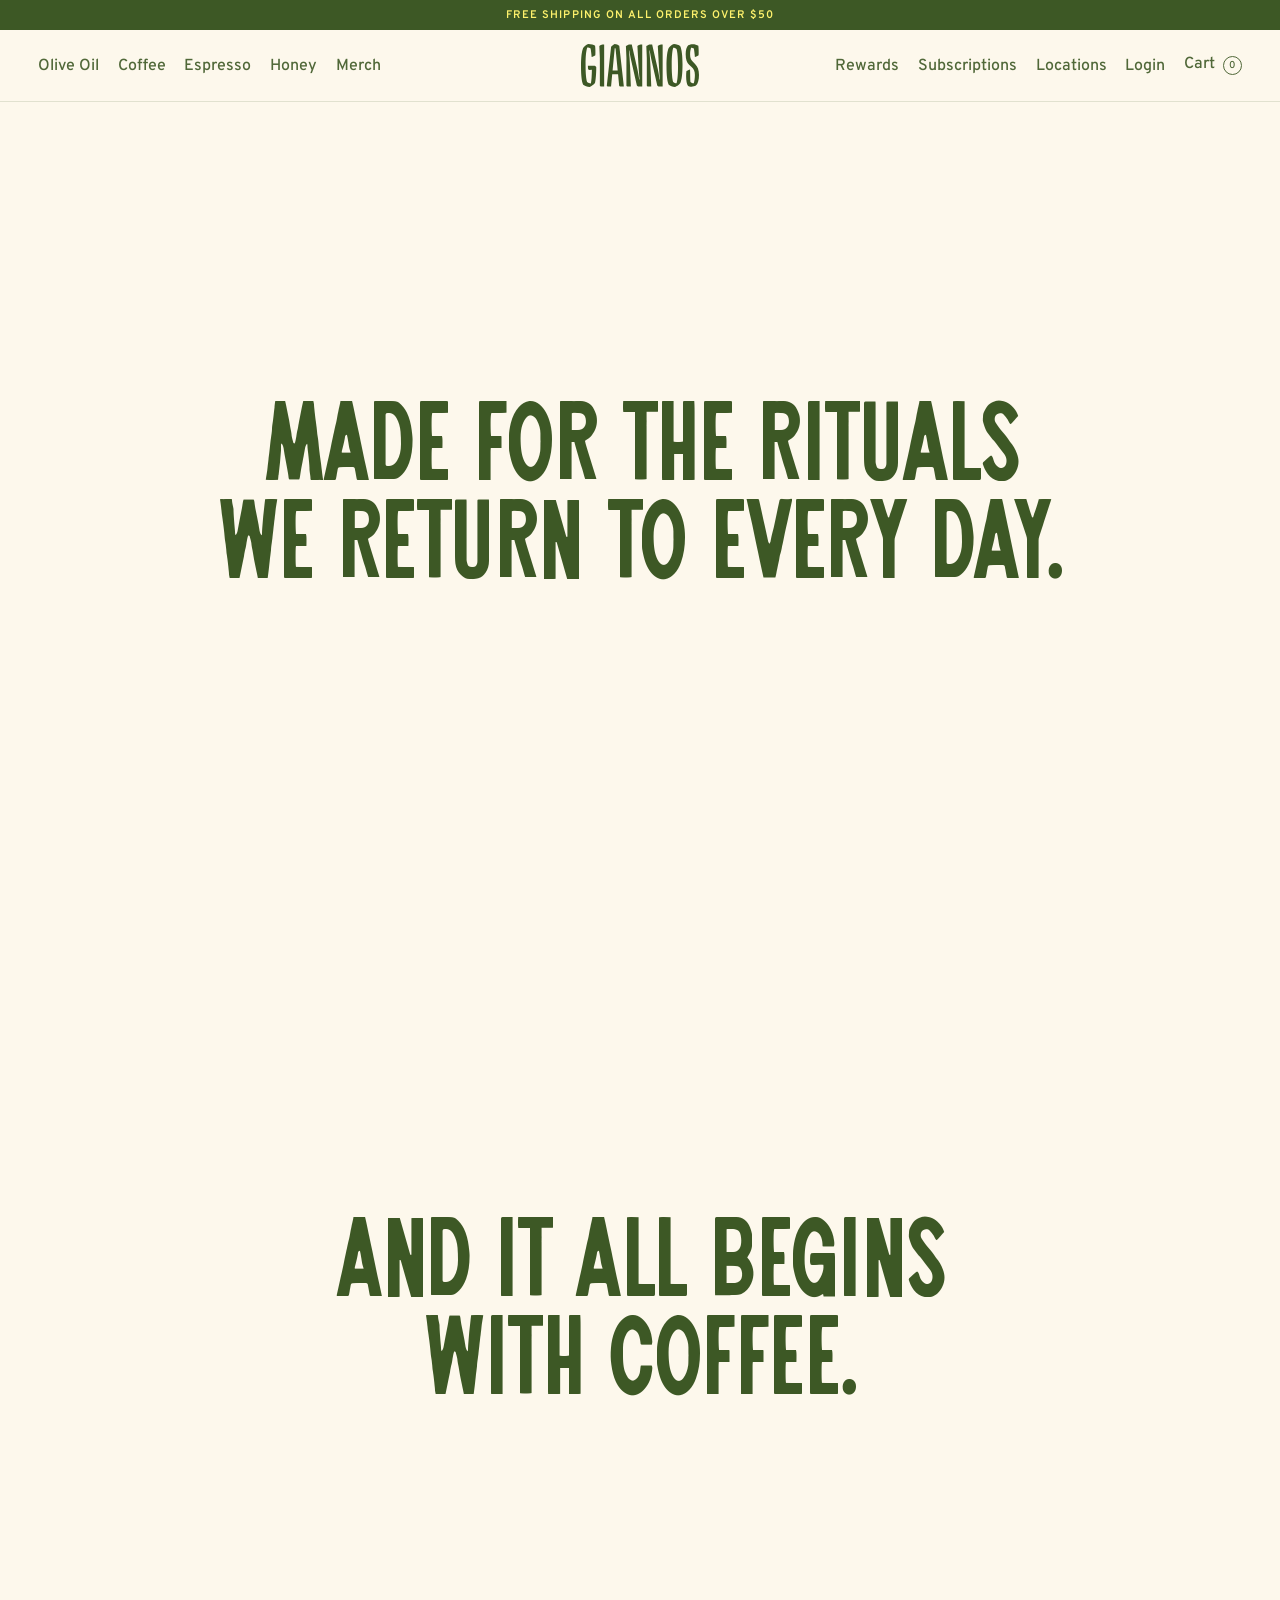
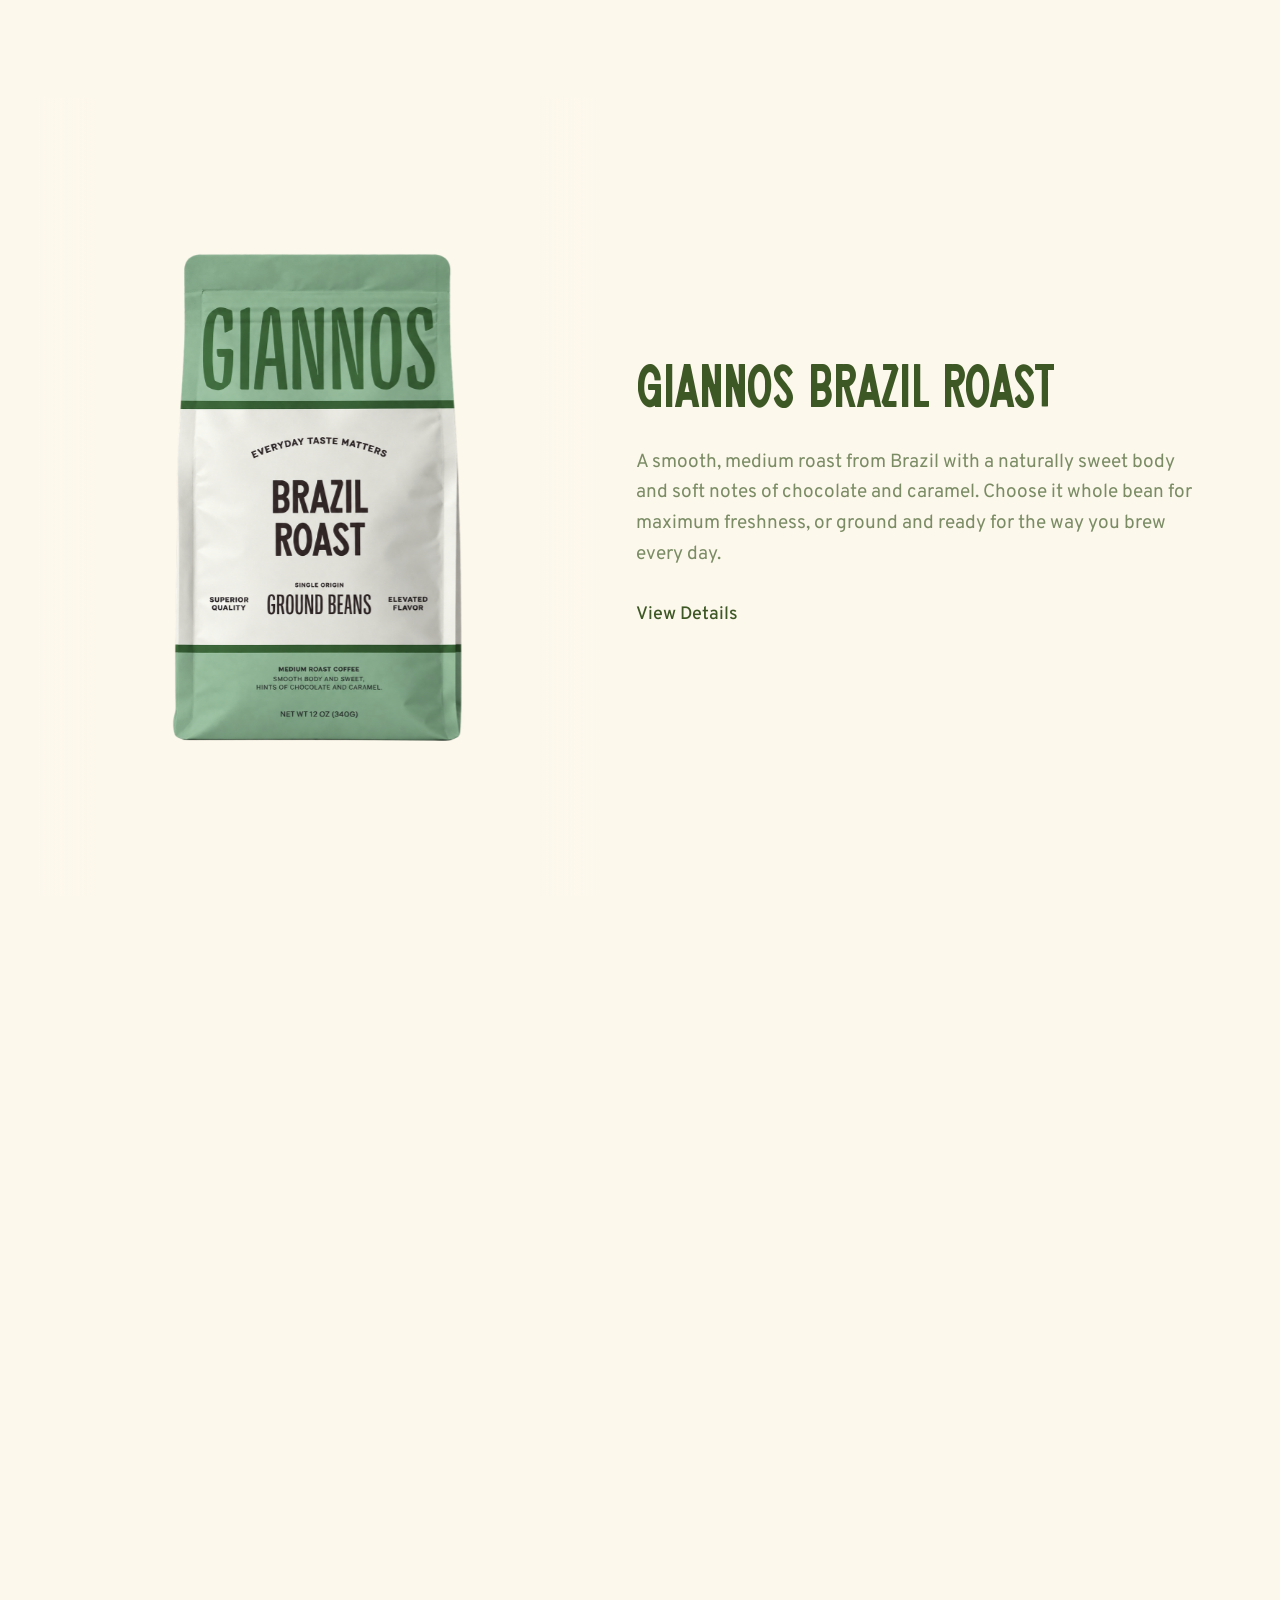
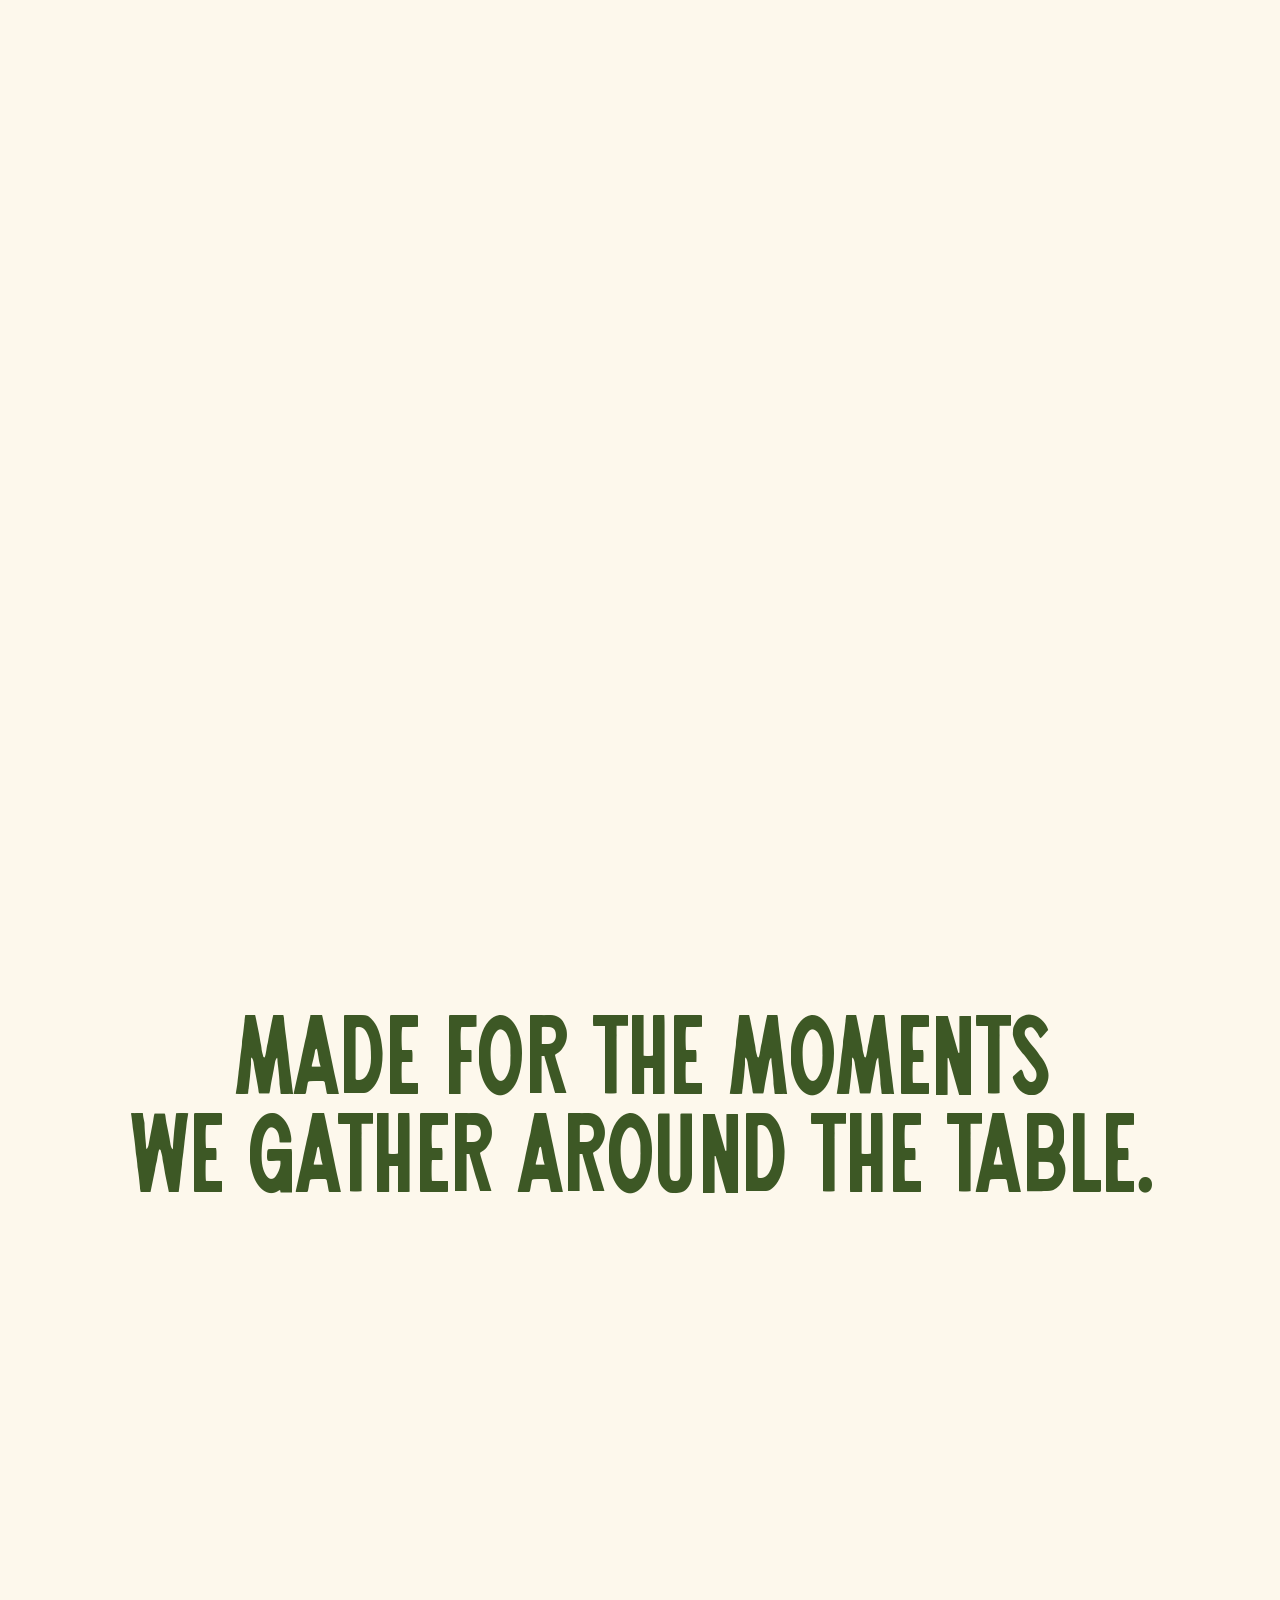
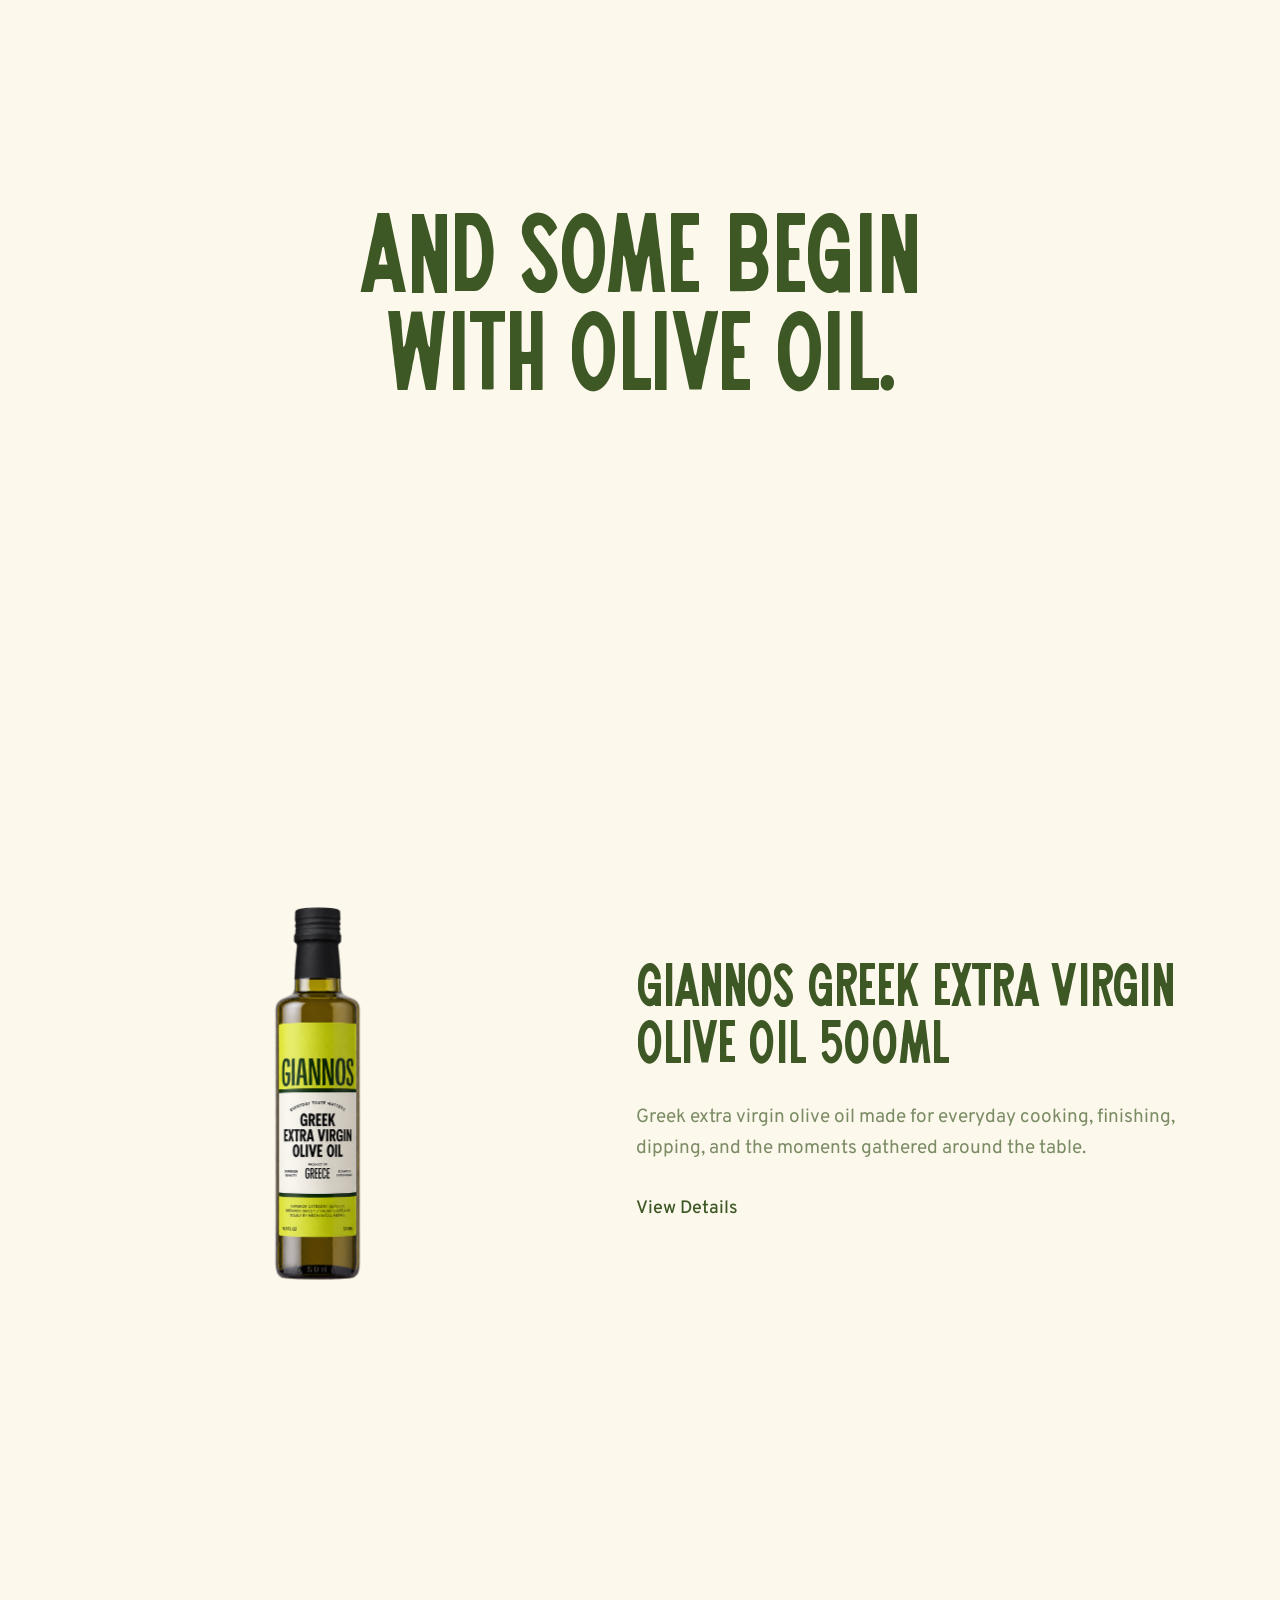
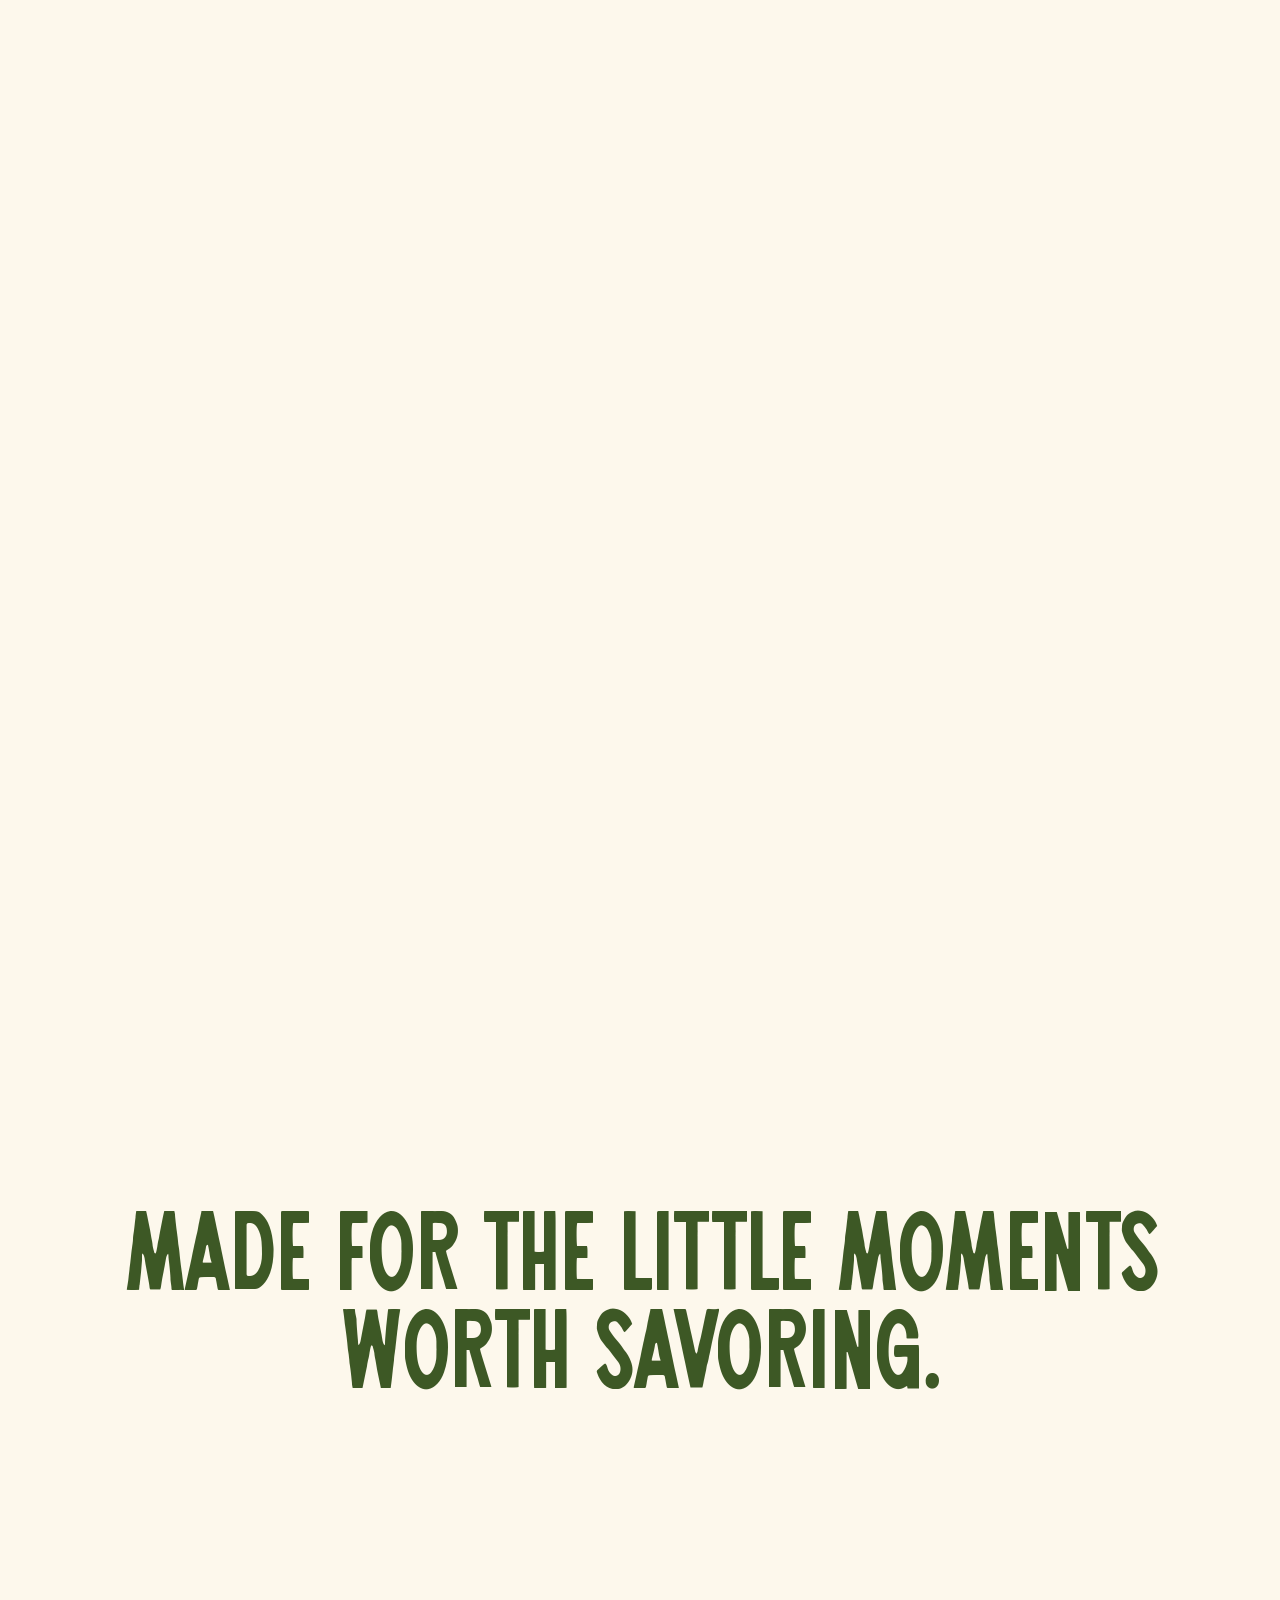
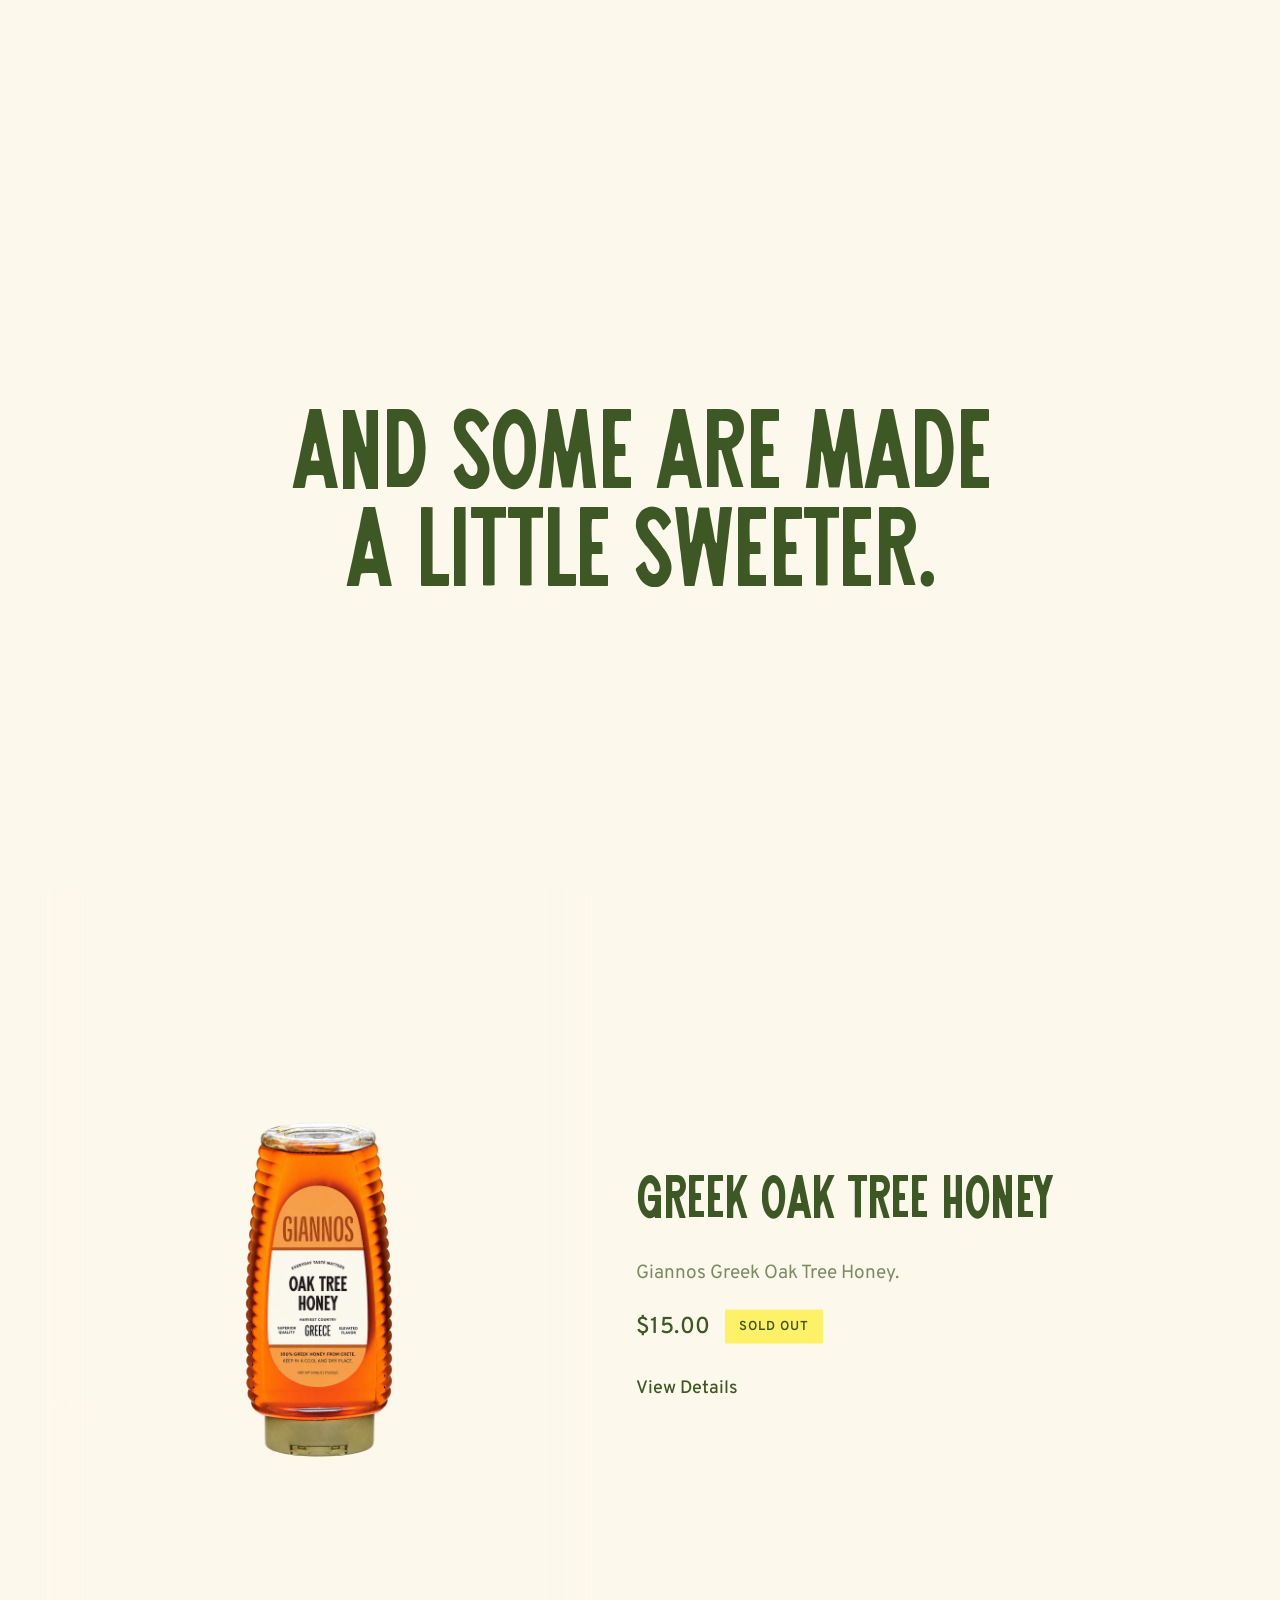
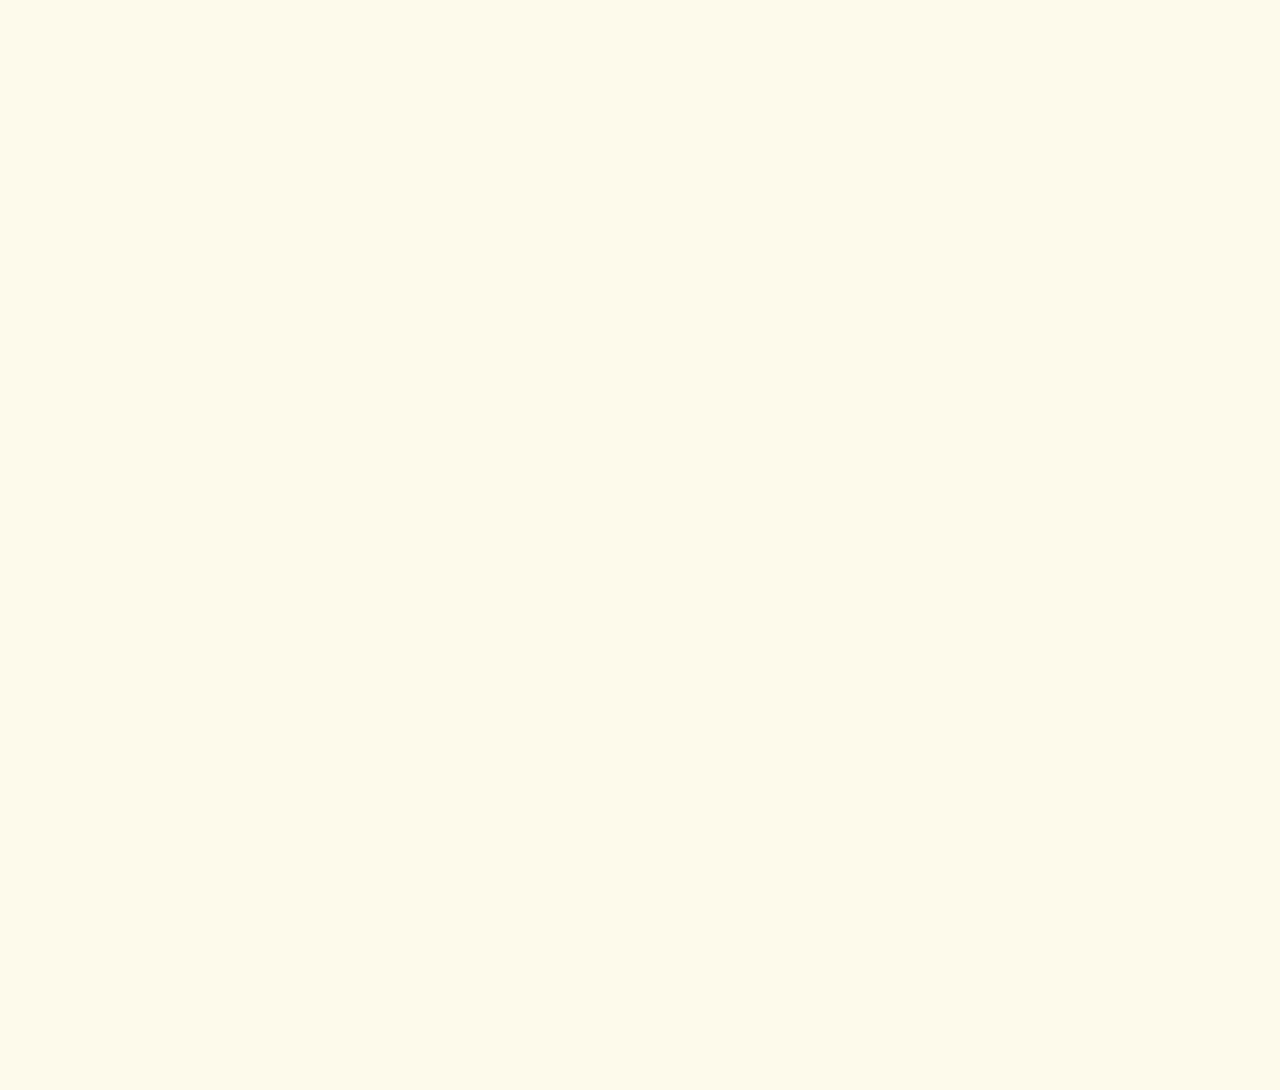
==== commit 05b37295: "Reduce normal product images by 20 percent" ====
--- a/index.html
+++ b/index.html
@@ -7,9 +7,9 @@
   <link rel="preconnect" href="https://fonts.googleapis.com">
   <link rel="preconnect" href="https://fonts.gstatic.com" crossorigin>
   <link href="https://fonts.googleapis.com/css2?family=Overpass:wght@300;400;500;600;700&family=Material+Icons&display=swap" rel="stylesheet">
-  <link rel="stylesheet" href="style.css?v=202608171520">
-  <link rel="stylesheet" href="olive.css?v=202608171520">
-  <link rel="stylesheet" href="honey.css?v=202608171520">
+  <link rel="stylesheet" href="style.css?v=202608171541">
+  <link rel="stylesheet" href="olive.css?v=202608171541">
+  <link rel="stylesheet" href="honey.css?v=202608171541">
   <link rel="stylesheet" href="site-shell.css?v=202608171533">
 </head>
 <body class="is-loading">
--- a/style.css
+++ b/style.css
@@ -121,3 +121,8 @@
 .coffee-slide:not(.is-detail) .edge-nav,.olive-slide:not(.is-detail) .edge-nav,.honey-slide:not(.is-detail) .edge-nav,.coffee-slide:not(.is-detail) .product-dots,.olive-slide:not(.is-detail) .product-dots,.honey-slide:not(.is-detail) .product-dots{opacity:0!important;pointer-events:none!important}
 
 @media(max-width:900px){:root{--site-header-height:92px}}
+
+/* Normal product view: product imagery is 20% smaller; detail gallery keeps full size. */
+.coffee-slide:not(.is-detail) .product-frame img{width:min(28.8vw,432px);max-height:65.6svh}
+@media(max-width:1000px){.coffee-slide:not(.is-detail) .product-frame img{width:min(33.6vw,376px)}}
+@media(max-width:760px){.coffee-slide:not(.is-detail) .product-frame img{width:min(56vw,264px);max-height:36.8svh}}
--- a/olive.css
+++ b/olive.css
@@ -44,3 +44,7 @@
 .olive-slide.is-detail.is-closing .detail-content{max-height:0;margin-top:0;opacity:0;visibility:hidden;pointer-events:none;transform:translateY(-8px);transition:max-height 950ms var(--ease),opacity 360ms ease,transform 950ms var(--ease),margin-top 950ms var(--ease),visibility 0s linear 950ms}
 @media(max-width:760px){.olive-image-carousel::before,.olive-image-carousel::after{width:28px}.olive-layout{display:block;column-gap:0}.olive-gallery{position:absolute;inset:0 0 auto;height:52%}.olive-image-panel{padding:4svh 8vw}.olive-image-panel img{max-width:72%;max-height:45svh}.edge-nav{top:48%}.olive-image-carousel .product-dots{bottom:18px}.olive-copy{position:absolute;left:0;right:0;bottom:0;height:48%;padding:0 20px;text-align:center}.olive-shell{left:50%;top:50%;width:calc(100vw - 40px);transform:translate(-50%,-50%)}.olive-title{font-size:clamp(36px,10vw,48px)}.olive-title span{white-space:normal}.olive-description{margin:16px auto 0;font-size:16px}.olive-view-details{margin-top:18px}.olive-slide.is-detail .olive-layout{display:block;min-height:100dvh}.olive-slide.is-detail .olive-gallery{position:sticky;top:0;height:56dvh;min-height:56svh}.olive-slide.is-detail .olive-image-carousel,.olive-slide.is-detail .olive-image-viewport,.olive-slide.is-detail .olive-image-track{height:56dvh;min-height:56svh}.olive-slide.is-detail .olive-copy{position:relative;left:auto;right:auto;bottom:auto;height:auto;padding:110px 20px 60px;text-align:left}.olive-slide.is-detail .olive-shell{position:relative;left:auto;top:auto;width:100%;transform:none;will-change:transform}.olive-slide .bag-options{grid-template-columns:1fr}.olive-slide .subscription-benefits{grid-template-columns:1fr}.olive-slide .quantity-stepper button,.olive-slide .quantity-stepper>span{min-height:64px}.olive-slide .add-cart{min-height:72px}}
 @media(prefers-reduced-motion:reduce){.olive-slide{--micro-opacity:1!important;--micro-scale:1!important;--micro-y:0px!important}}
+
+/* Normal product view: product imagery is 20% smaller; detail gallery keeps full size. */
+.olive-slide:not(.is-detail) .olive-image-panel img{max-width:62.4%;max-height:62.4svh}
+@media(max-width:760px){.olive-slide:not(.is-detail) .olive-image-panel img{max-width:57.6%;max-height:36svh}}
--- a/honey.css
+++ b/honey.css
@@ -45,3 +45,7 @@
 @media(max-width:1000px){.honey-layout{grid-template-columns:minmax(0,46fr) minmax(0,54fr);column-gap:clamp(24px,3vw,40px)}.honey-shell{width:48vw}}
 @media(max-width:760px){.honey-image-carousel::before,.honey-image-carousel::after{width:28px}.honey-layout{display:block;column-gap:0}.honey-gallery{position:absolute;inset:0 0 auto;height:52%}.honey-image-panel{padding:4svh 8vw}.honey-image-panel img{max-width:72%;max-height:45svh}.honey-copy{position:absolute;left:0;right:0;bottom:0;height:48%;padding:0 20px;text-align:center}.honey-shell{left:50%;top:50%;width:calc(100vw - 40px);transform:translate(-50%,-50%)}.honey-title{font-size:clamp(36px,10vw,48px);white-space:normal}.honey-description{margin:16px auto 0;font-size:16px}.honey-price-row{justify-content:center;margin-top:16px}.honey-view-details{margin-top:18px}.honey-slide.is-detail .honey-layout{display:block;min-height:100dvh}.honey-slide.is-detail .honey-gallery{position:sticky;top:0;height:56dvh;min-height:56svh}.honey-slide.is-detail .honey-image-carousel,.honey-slide.is-detail .honey-image-viewport,.honey-slide.is-detail .honey-image-track{height:56dvh;min-height:56svh}.honey-slide.is-detail .honey-copy{position:relative;left:auto;right:auto;bottom:auto;height:auto;padding:110px 20px 60px;text-align:left}.honey-slide.is-detail .honey-shell{position:relative;left:auto;top:auto;width:100%;transform:none}.honey-slide.is-detail .honey-price-row{justify-content:flex-start}.honey-slide .quantity-stepper button,.honey-slide .quantity-stepper>span{min-height:64px}.honey-slide .add-cart{min-height:72px}}
 @media(prefers-reduced-motion:reduce){.honey-slide{--micro-opacity:1!important;--micro-scale:1!important;--micro-y:0px!important}}
+
+/* Normal product view: product imagery is 20% smaller; detail gallery keeps full size. */
+.honey-slide:not(.is-detail) .honey-image-panel img{max-width:60.8%;max-height:60.8svh}
+@media(max-width:760px){.honey-slide:not(.is-detail) .honey-image-panel img{max-width:57.6%;max-height:36svh}}
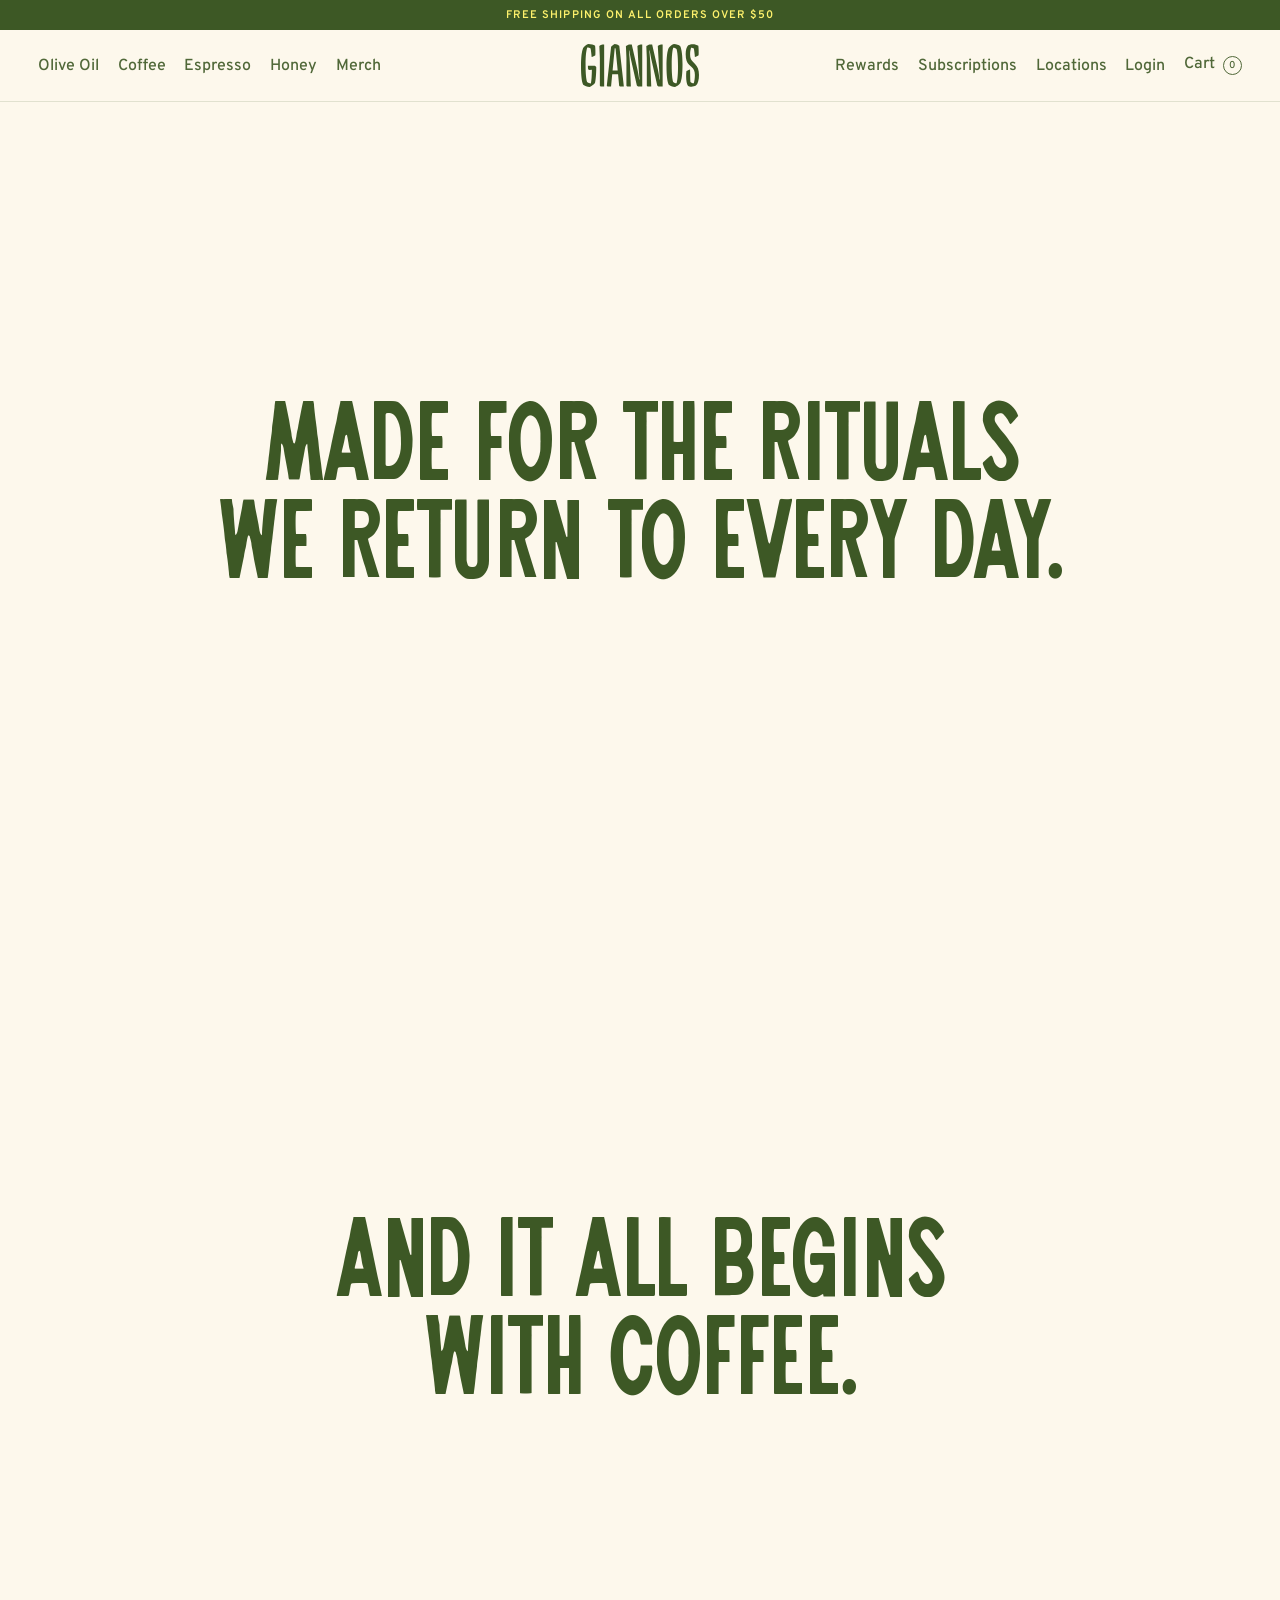
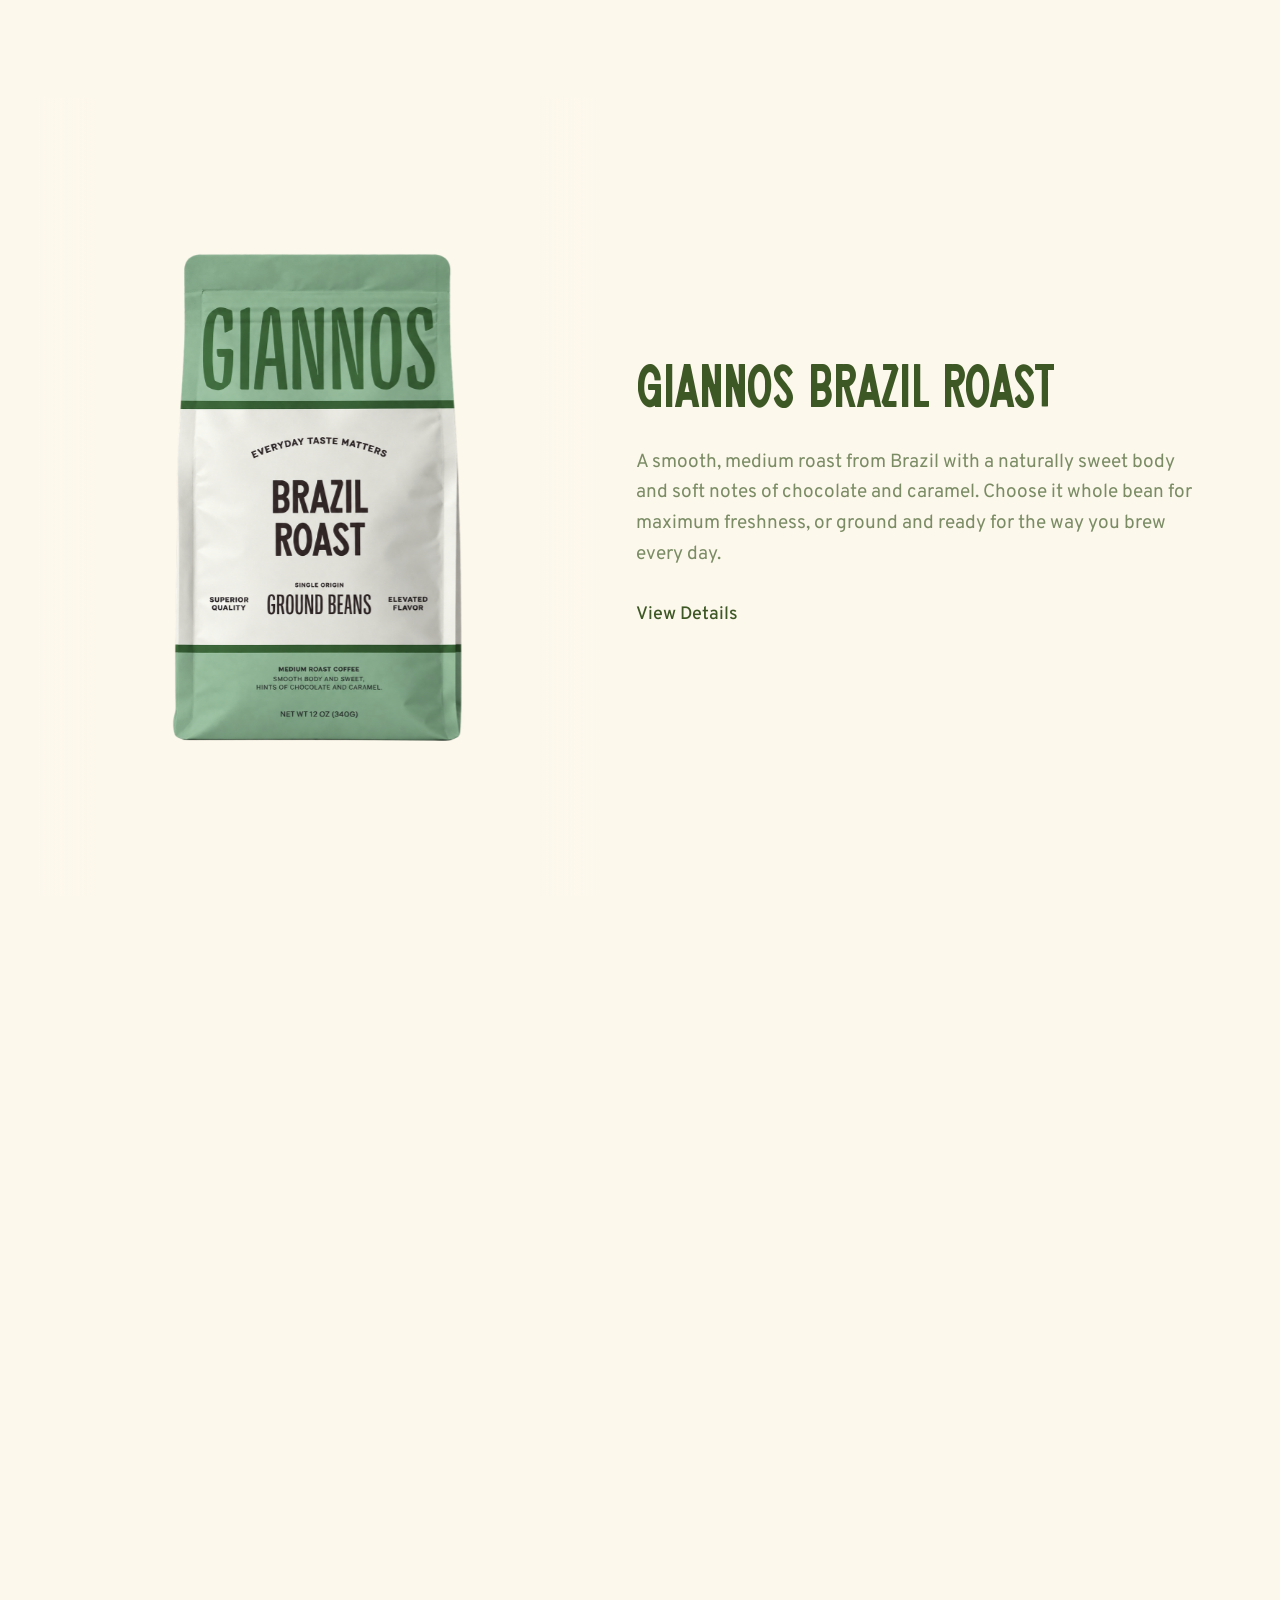
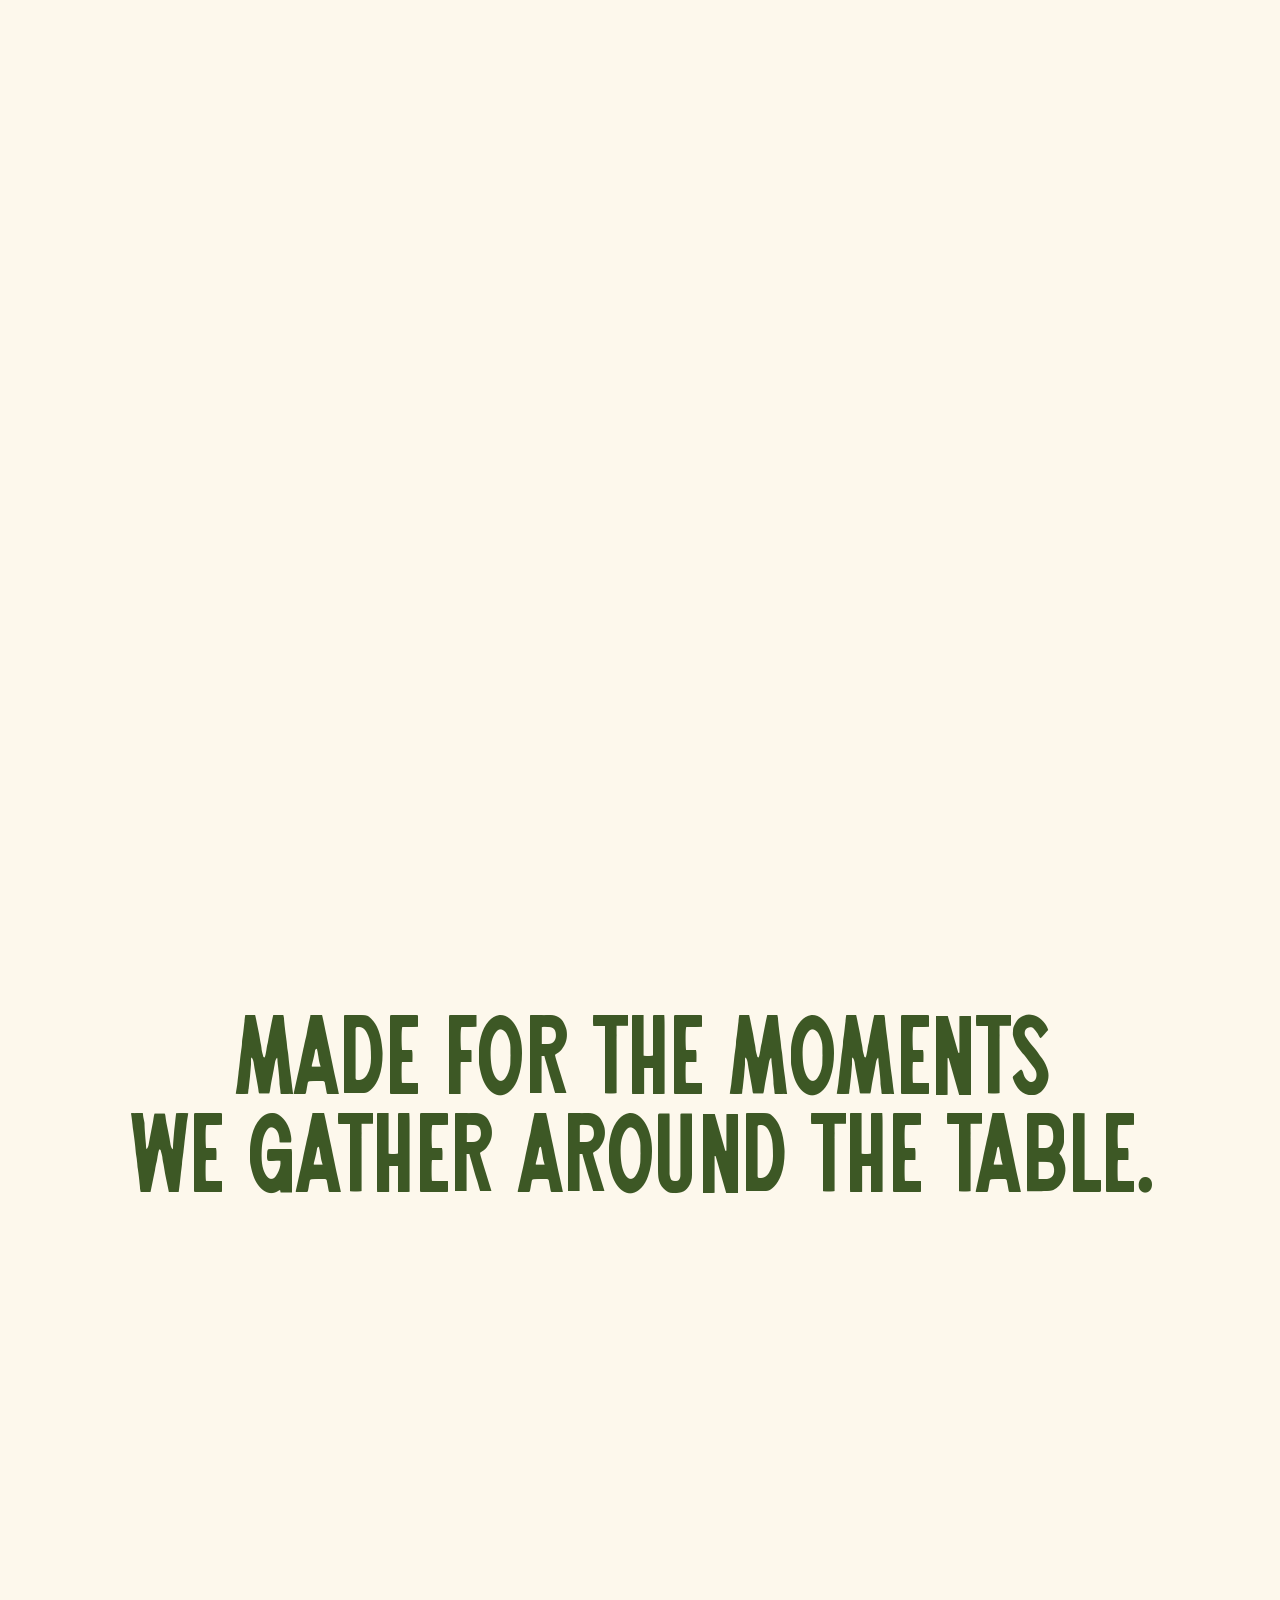
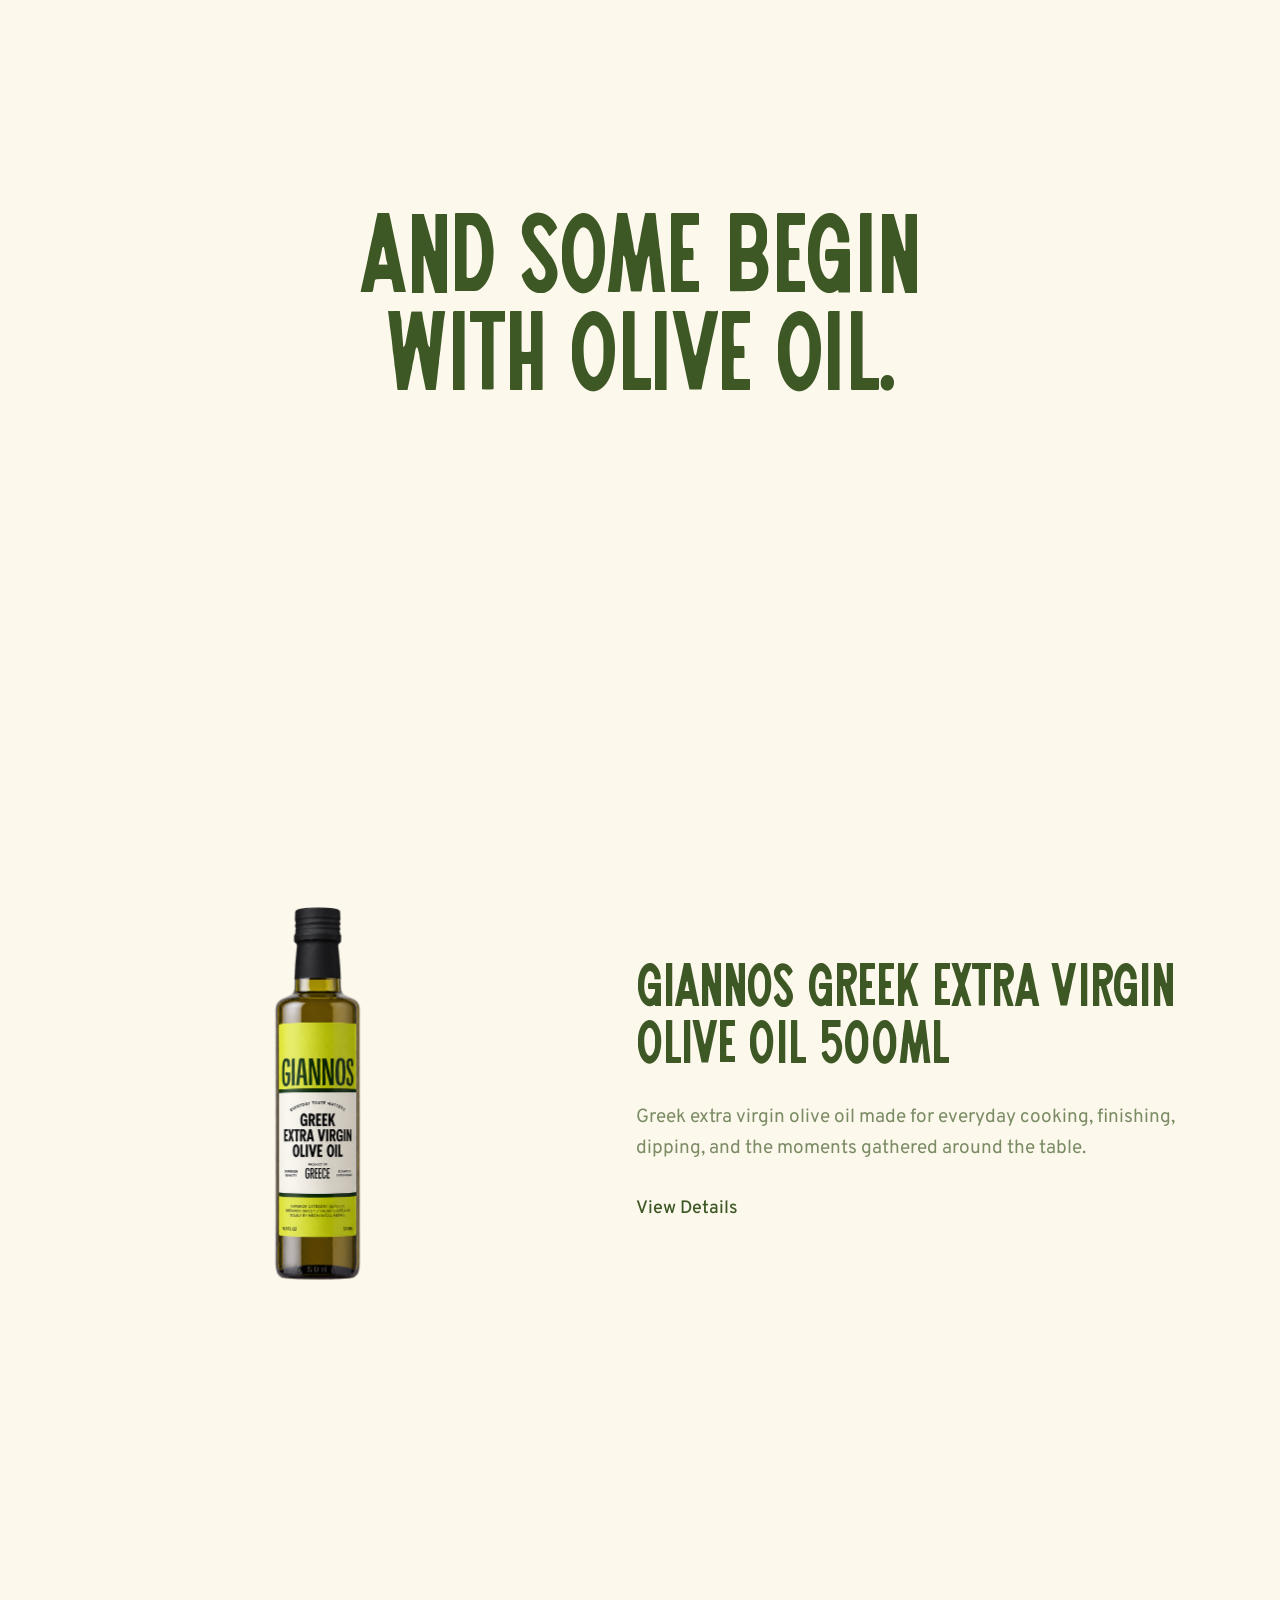
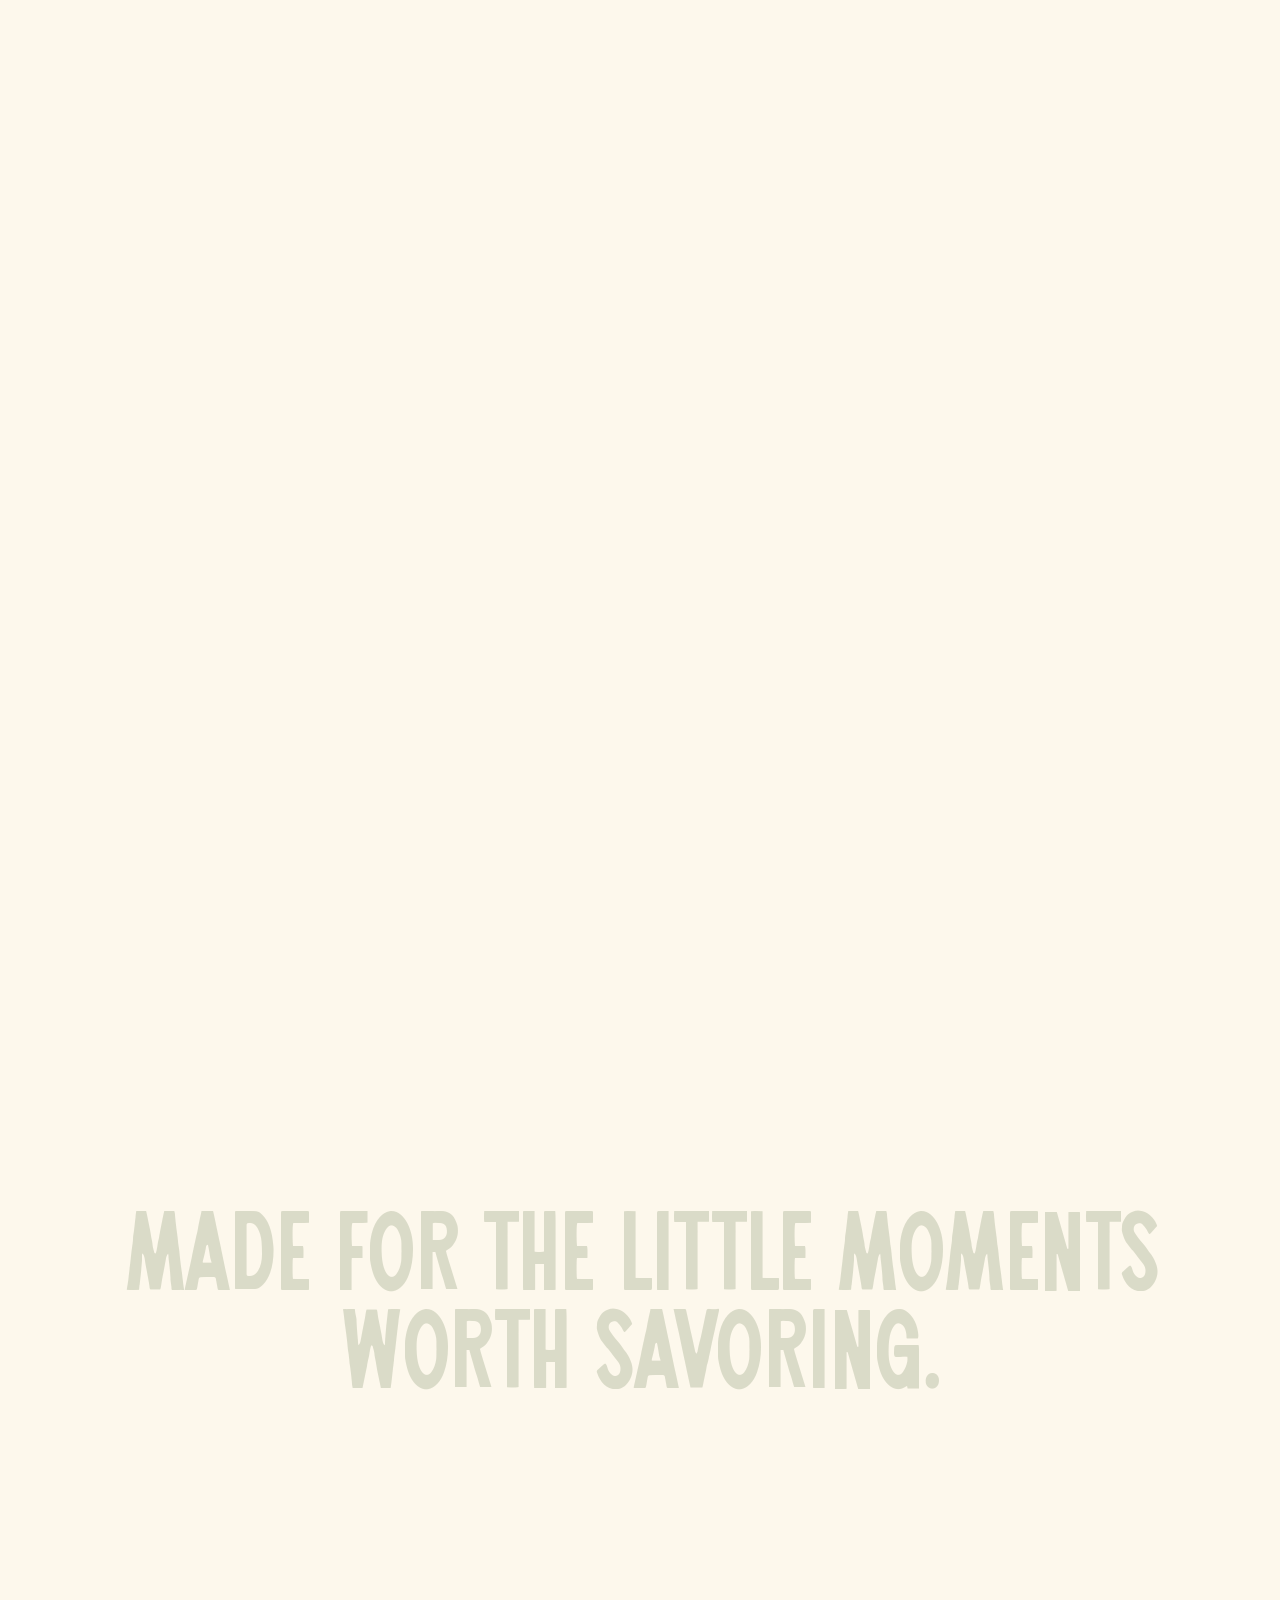
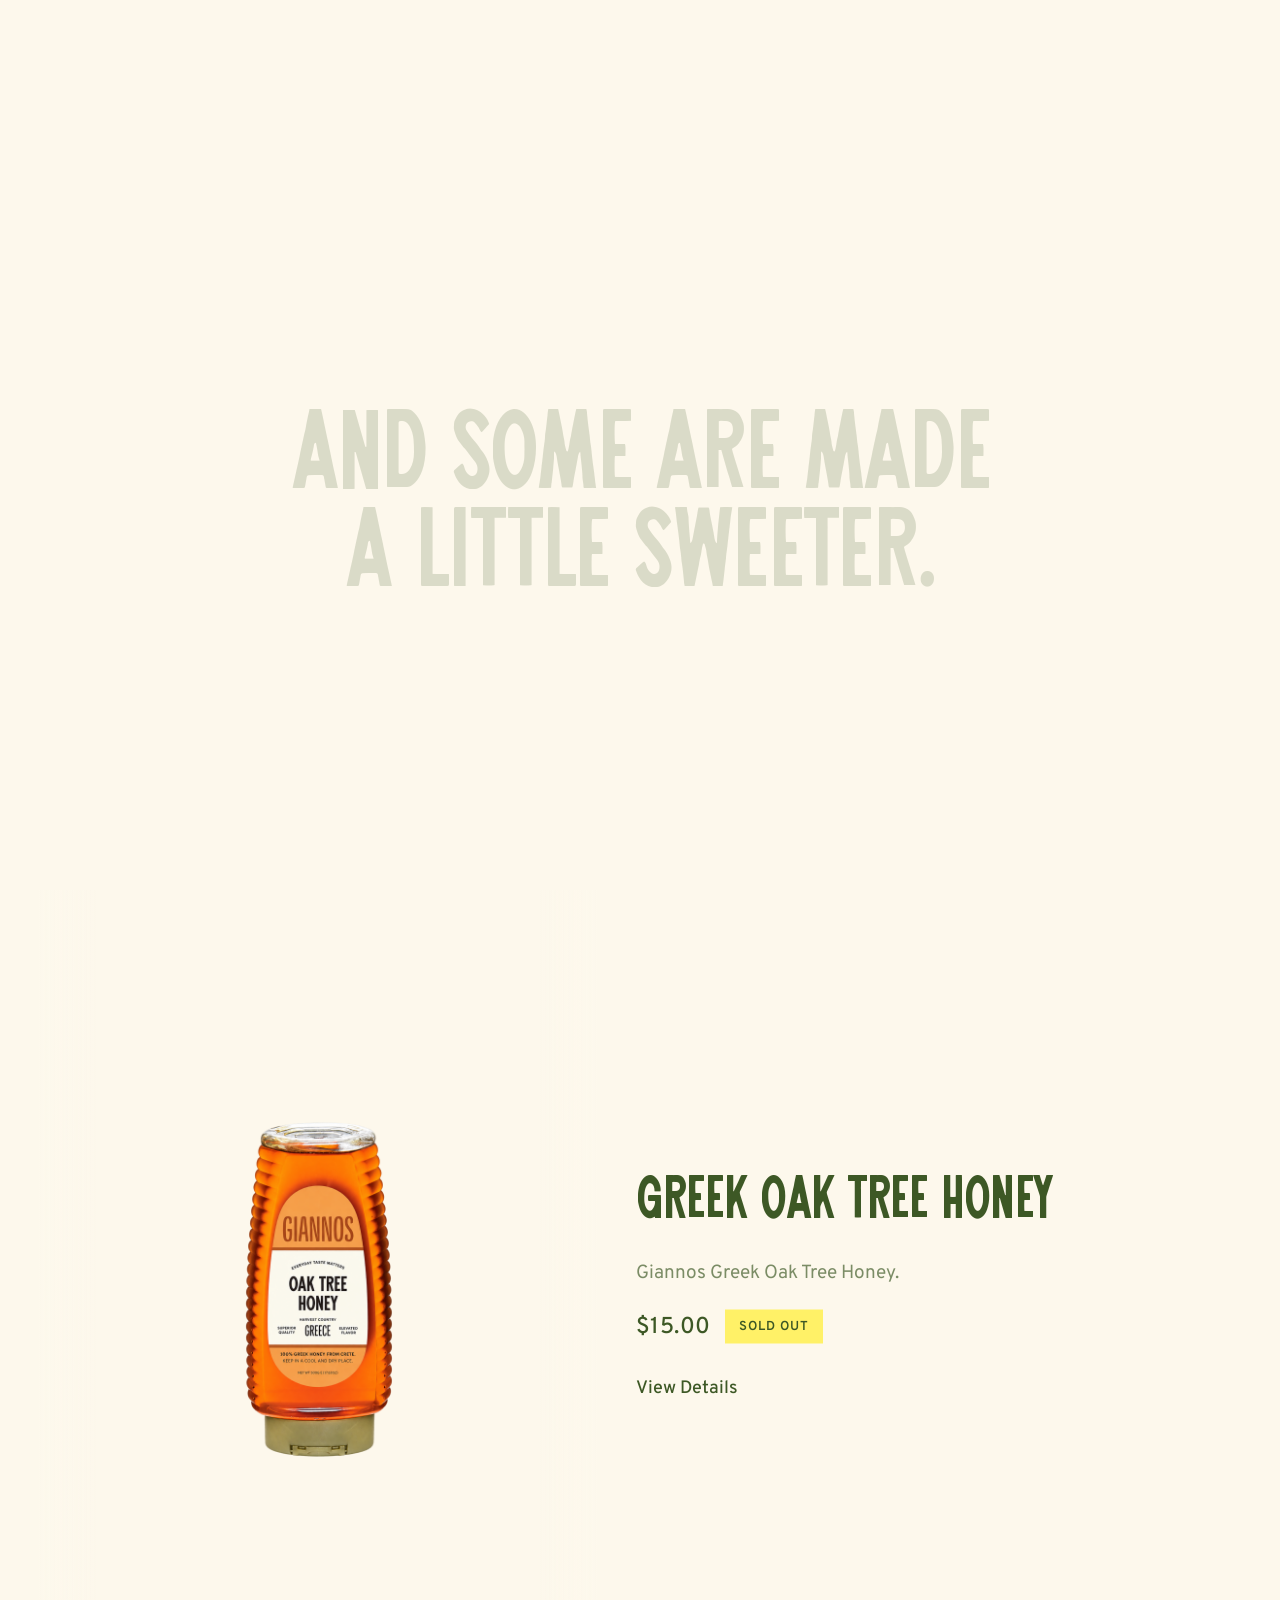
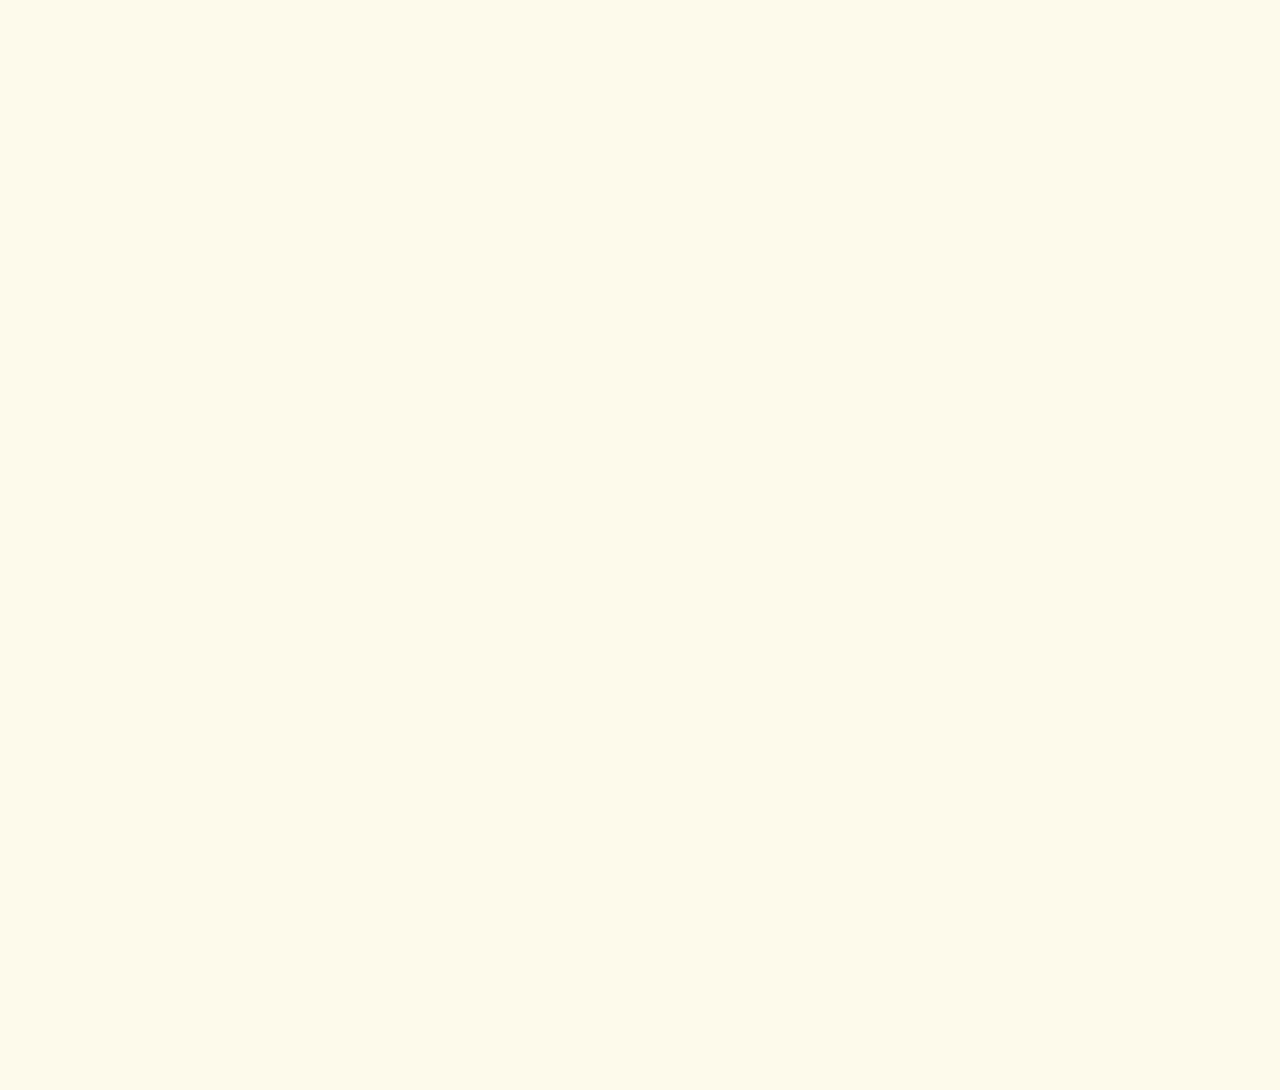
==== commit af1d4211: "Keep product images stable and restore global magnet scroll" ====
--- a/index.html
+++ b/index.html
@@ -7,9 +7,9 @@
   <link rel="preconnect" href="https://fonts.googleapis.com">
   <link rel="preconnect" href="https://fonts.gstatic.com" crossorigin>
   <link href="https://fonts.googleapis.com/css2?family=Overpass:wght@300;400;500;600;700&family=Material+Icons&display=swap" rel="stylesheet">
-  <link rel="stylesheet" href="style.css?v=202608171541">
-  <link rel="stylesheet" href="olive.css?v=202608171541">
-  <link rel="stylesheet" href="honey.css?v=202608171541">
+  <link rel="stylesheet" href="style.css?v=202608171545">
+  <link rel="stylesheet" href="olive.css?v=202608171545">
+  <link rel="stylesheet" href="honey.css?v=202608171545">
   <link rel="stylesheet" href="site-shell.css?v=202608171533">
 </head>
 <body class="is-loading">
@@ -121,5 +121,6 @@
   <script src="app.js?v=202608171520"></script>
   <script src="olive.js?v=202608171520"></script>
   <script src="honey.js?v=202608171520"></script>
+  <script src="magnet.js?v=202608171545"></script>
 </body>
 </html>
--- a/style.css
+++ b/style.css
@@ -53,7 +53,7 @@
 .coffee-slide.is-detail .product-dots,.olive-slide.is-detail .product-dots,.honey-slide.is-detail .product-dots{opacity:1;pointer-events:auto}
 .product-frame{width:100%;height:100%;display:grid;place-items:center;margin:0;padding:5svh 5vw}
 .product-frame--secondary{display:none}
-.product-frame img{display:block;width:min(36vw,540px);max-width:100%;max-height:82svh;object-fit:contain}
+.product-frame img{display:block;width:min(28.8vw,432px);max-width:100%;max-height:65.6svh;object-fit:contain}
 .coffee-slide:not(.is-detail) .product-frame img,.coffee-slide:not(.is-detail) .copy-shell{opacity:var(--micro-opacity,1);scale:var(--micro-scale,1);translate:0 var(--micro-y,0px);will-change:opacity,scale,translate}
 .coffee-copy{position:relative;height:100%;padding:0 5vw 0 0;overflow:hidden}
 .copy-shell{position:absolute;left:0;top:50%;width:min(44vw,720px);transform:translateY(-50%);transform-origin:left top}
@@ -113,8 +113,8 @@
 .coffee-slide.is-detail.is-returning .view-details{pointer-events:none;opacity:.55}
 .coffee-slide.is-detail.is-closing .detail-content{max-height:0;margin-top:0;opacity:0;visibility:hidden;pointer-events:none;transform:translateY(-8px);transition:max-height 950ms var(--ease),opacity 360ms ease,transform 950ms var(--ease),margin-top 950ms var(--ease),visibility 0s linear 950ms}
 body.details-open{overflow:hidden}
-@media(max-width:1000px){.display-title{font-size:clamp(64px,9vw,100px)}.coffee-layout{grid-template-columns:minmax(0,46fr) minmax(0,54fr);column-gap:clamp(24px,3vw,40px)}.product-frame img{width:min(42vw,470px)}.copy-shell{width:48vw}.copy-title{font-size:clamp(42px,5vw,58px)}.subscription-benefits{grid-template-columns:1fr}}
-@media(max-width:760px){.image-carousel::before,.image-carousel::after{width:28px}.display-title{font-size:clamp(42px,11.5vw,62px);line-height:.92}.coffee-layout{display:block;column-gap:0}.coffee-gallery{position:absolute;inset:0 0 auto 0;height:52%}.product-frame{height:100%;padding:4svh 8vw}.product-frame img{width:min(70vw,330px);max-height:46svh}.coffee-copy{position:absolute;left:0;right:0;bottom:0;height:48%;padding:0 20px;text-align:center}.copy-shell{left:50%;top:50%;width:calc(100vw - 40px);transform:translate(-50%,-50%)}.copy-title{font-size:clamp(36px,10vw,46px)}.copy-description{margin:18px auto 0;font-size:16px;line-height:1.5}.view-details{margin-top:20px;font-size:16px}.coffee-slide.is-detail .coffee-layout{display:block;min-height:100dvh}.coffee-slide.is-detail .coffee-gallery{position:sticky;top:0;height:58dvh;min-height:58svh;overflow:hidden;padding-top:0}.coffee-slide.is-detail .gallery-stack,.coffee-slide.is-detail .image-carousel,.coffee-slide.is-detail .image-viewport,.coffee-slide.is-detail .image-track{height:58dvh;min-height:58svh}.coffee-slide.is-detail .product-frame{position:relative;top:auto;height:100%}.coffee-slide.is-detail .product-frame img{max-height:52svh}.coffee-slide.is-detail .product-dots{bottom:18px}.coffee-slide.is-detail .edge-nav{opacity:1}.edge-nav{gap:10px}.edge-nav span{font-size:16px}.edge-nav i{width:22px}.edge-nav--prev{left:16px}.edge-nav--next{right:16px}.coffee-slide.is-detail .coffee-copy{position:relative;left:auto;right:auto;bottom:auto;height:auto;min-height:0;padding:110px 20px 64px;text-align:left}.coffee-slide.is-detail .copy-shell{position:relative;left:auto;top:auto;width:100%;transform:none;will-change:transform}.coffee-slide.is-detail .copy-title{white-space:normal}.bag-options{grid-template-columns:1fr}.subscription-benefits{grid-template-columns:1fr}.quantity-stepper button,.quantity-stepper>span{min-height:64px}.add-cart{min-height:72px}}
+@media(max-width:1000px){.display-title{font-size:clamp(64px,9vw,100px)}.coffee-layout{grid-template-columns:minmax(0,46fr) minmax(0,54fr);column-gap:clamp(24px,3vw,40px)}.product-frame img{width:min(33.6vw,376px)}.copy-shell{width:48vw}.copy-title{font-size:clamp(42px,5vw,58px)}.subscription-benefits{grid-template-columns:1fr}}
+@media(max-width:760px){.image-carousel::before,.image-carousel::after{width:28px}.display-title{font-size:clamp(42px,11.5vw,62px);line-height:.92}.coffee-layout{display:block;column-gap:0}.coffee-gallery{position:absolute;inset:0 0 auto 0;height:52%}.product-frame{height:100%;padding:4svh 8vw}.product-frame img{width:min(56vw,264px);max-height:36.8svh}.coffee-copy{position:absolute;left:0;right:0;bottom:0;height:48%;padding:0 20px;text-align:center}.copy-shell{left:50%;top:50%;width:calc(100vw - 40px);transform:translate(-50%,-50%)}.copy-title{font-size:clamp(36px,10vw,46px)}.copy-description{margin:18px auto 0;font-size:16px;line-height:1.5}.view-details{margin-top:20px;font-size:16px}.coffee-slide.is-detail .coffee-layout{display:block;min-height:100dvh}.coffee-slide.is-detail .coffee-gallery{position:sticky;top:0;height:58dvh;min-height:58svh;overflow:hidden;padding-top:0}.coffee-slide.is-detail .gallery-stack,.coffee-slide.is-detail .image-carousel,.coffee-slide.is-detail .image-viewport,.coffee-slide.is-detail .image-track{height:58dvh;min-height:58svh}.coffee-slide.is-detail .product-frame{position:relative;top:auto;height:100%}.coffee-slide.is-detail .product-frame img{max-height:36.8svh}.coffee-slide.is-detail .product-dots{bottom:18px}.coffee-slide.is-detail .edge-nav{opacity:1}.edge-nav{gap:10px}.edge-nav span{font-size:16px}.edge-nav i{width:22px}.edge-nav--prev{left:16px}.edge-nav--next{right:16px}.coffee-slide.is-detail .coffee-copy{position:relative;left:auto;right:auto;bottom:auto;height:auto;min-height:0;padding:110px 20px 64px;text-align:left}.coffee-slide.is-detail .copy-shell{position:relative;left:auto;top:auto;width:100%;transform:none;will-change:transform}.coffee-slide.is-detail .copy-title{white-space:normal}.bag-options{grid-template-columns:1fr}.subscription-benefits{grid-template-columns:1fr}.quantity-stepper button,.quantity-stepper>span{min-height:64px}.add-cart{min-height:72px}}
 @media(prefers-reduced-motion:reduce){.intro-copy{transition:none;opacity:1;translate:none}.coffee-slide{--micro-opacity:1!important;--micro-scale:1!important;--micro-y:0px!important}}
 
 /* Product image carousel is detail-only. */
@@ -122,7 +122,3 @@
 
 @media(max-width:900px){:root{--site-header-height:92px}}
 
-/* Normal product view: product imagery is 20% smaller; detail gallery keeps full size. */
-.coffee-slide:not(.is-detail) .product-frame img{width:min(28.8vw,432px);max-height:65.6svh}
-@media(max-width:1000px){.coffee-slide:not(.is-detail) .product-frame img{width:min(33.6vw,376px)}}
-@media(max-width:760px){.coffee-slide:not(.is-detail) .product-frame img{width:min(56vw,264px);max-height:36.8svh}}
--- a/olive.css
+++ b/olive.css
@@ -13,7 +13,7 @@
 .olive-image-track{display:flex;width:100%;height:100%;transform:translate3d(0,0,0);transition:transform 520ms cubic-bezier(.16,1,.3,1);will-change:transform}
 .olive-image-track.is-instant{transition:none}
 .olive-image-panel{flex:0 0 100%;width:100%;height:100%;display:grid;place-items:center;margin:0;padding:6svh 5vw}
-.olive-image-panel img{display:block;max-width:78%;max-height:78svh;object-fit:contain;pointer-events:none}
+.olive-image-panel img{display:block;max-width:62.4%;max-height:62.4svh;object-fit:contain;pointer-events:none}
 .olive-slide:not(.is-detail) .olive-image-panel img,.olive-slide:not(.is-detail) .olive-shell{opacity:var(--micro-opacity,1);scale:var(--micro-scale,1);translate:0 var(--micro-y,0px);will-change:opacity,scale,translate}
 .olive-slide.is-detail .product-dots{opacity:1;pointer-events:auto}
 .olive-copy{position:relative;height:100%;padding:0 5vw 0 0;overflow:hidden}
@@ -42,9 +42,6 @@
 .olive-slide.is-detail .detail-content{max-height:1800px;margin-top:30px;opacity:1;visibility:visible;pointer-events:auto;transform:translateY(0);transition:max-height 1000ms var(--ease),opacity 520ms ease 100ms,transform 1000ms var(--ease),margin-top 1000ms var(--ease),visibility 0s linear 0s}
 .olive-slide.is-detail.is-returning .view-details{pointer-events:none;opacity:.55}
 .olive-slide.is-detail.is-closing .detail-content{max-height:0;margin-top:0;opacity:0;visibility:hidden;pointer-events:none;transform:translateY(-8px);transition:max-height 950ms var(--ease),opacity 360ms ease,transform 950ms var(--ease),margin-top 950ms var(--ease),visibility 0s linear 950ms}
-@media(max-width:760px){.olive-image-carousel::before,.olive-image-carousel::after{width:28px}.olive-layout{display:block;column-gap:0}.olive-gallery{position:absolute;inset:0 0 auto;height:52%}.olive-image-panel{padding:4svh 8vw}.olive-image-panel img{max-width:72%;max-height:45svh}.edge-nav{top:48%}.olive-image-carousel .product-dots{bottom:18px}.olive-copy{position:absolute;left:0;right:0;bottom:0;height:48%;padding:0 20px;text-align:center}.olive-shell{left:50%;top:50%;width:calc(100vw - 40px);transform:translate(-50%,-50%)}.olive-title{font-size:clamp(36px,10vw,48px)}.olive-title span{white-space:normal}.olive-description{margin:16px auto 0;font-size:16px}.olive-view-details{margin-top:18px}.olive-slide.is-detail .olive-layout{display:block;min-height:100dvh}.olive-slide.is-detail .olive-gallery{position:sticky;top:0;height:56dvh;min-height:56svh}.olive-slide.is-detail .olive-image-carousel,.olive-slide.is-detail .olive-image-viewport,.olive-slide.is-detail .olive-image-track{height:56dvh;min-height:56svh}.olive-slide.is-detail .olive-copy{position:relative;left:auto;right:auto;bottom:auto;height:auto;padding:110px 20px 60px;text-align:left}.olive-slide.is-detail .olive-shell{position:relative;left:auto;top:auto;width:100%;transform:none;will-change:transform}.olive-slide .bag-options{grid-template-columns:1fr}.olive-slide .subscription-benefits{grid-template-columns:1fr}.olive-slide .quantity-stepper button,.olive-slide .quantity-stepper>span{min-height:64px}.olive-slide .add-cart{min-height:72px}}
+@media(max-width:760px){.olive-image-carousel::before,.olive-image-carousel::after{width:28px}.olive-layout{display:block;column-gap:0}.olive-gallery{position:absolute;inset:0 0 auto;height:52%}.olive-image-panel{padding:4svh 8vw}.olive-image-panel img{max-width:57.6%;max-height:36svh}.edge-nav{top:48%}.olive-image-carousel .product-dots{bottom:18px}.olive-copy{position:absolute;left:0;right:0;bottom:0;height:48%;padding:0 20px;text-align:center}.olive-shell{left:50%;top:50%;width:calc(100vw - 40px);transform:translate(-50%,-50%)}.olive-title{font-size:clamp(36px,10vw,48px)}.olive-title span{white-space:normal}.olive-description{margin:16px auto 0;font-size:16px}.olive-view-details{margin-top:18px}.olive-slide.is-detail .olive-layout{display:block;min-height:100dvh}.olive-slide.is-detail .olive-gallery{position:sticky;top:0;height:56dvh;min-height:56svh}.olive-slide.is-detail .olive-image-carousel,.olive-slide.is-detail .olive-image-viewport,.olive-slide.is-detail .olive-image-track{height:56dvh;min-height:56svh}.olive-slide.is-detail .olive-copy{position:relative;left:auto;right:auto;bottom:auto;height:auto;padding:110px 20px 60px;text-align:left}.olive-slide.is-detail .olive-shell{position:relative;left:auto;top:auto;width:100%;transform:none;will-change:transform}.olive-slide .bag-options{grid-template-columns:1fr}.olive-slide .subscription-benefits{grid-template-columns:1fr}.olive-slide .quantity-stepper button,.olive-slide .quantity-stepper>span{min-height:64px}.olive-slide .add-cart{min-height:72px}}
 @media(prefers-reduced-motion:reduce){.olive-slide{--micro-opacity:1!important;--micro-scale:1!important;--micro-y:0px!important}}
 
-/* Normal product view: product imagery is 20% smaller; detail gallery keeps full size. */
-.olive-slide:not(.is-detail) .olive-image-panel img{max-width:62.4%;max-height:62.4svh}
-@media(max-width:760px){.olive-slide:not(.is-detail) .olive-image-panel img{max-width:57.6%;max-height:36svh}}
--- a/honey.css
+++ b/honey.css
@@ -12,7 +12,7 @@
 .honey-image-track{display:flex;width:100%;height:100%;transform:translate3d(0,0,0);transition:transform 520ms cubic-bezier(.16,1,.3,1);will-change:transform}
 .honey-image-track.is-instant{transition:none}
 .honey-image-panel{flex:0 0 100%;width:100%;height:100%;display:grid;place-items:center;margin:0;padding:6svh 5vw}
-.honey-image-panel img{display:block;max-width:76%;max-height:76svh;object-fit:contain;pointer-events:none}
+.honey-image-panel img{display:block;max-width:60.8%;max-height:60.8svh;object-fit:contain;pointer-events:none}
 .honey-slide:not(.is-detail) .honey-image-panel img,.honey-slide:not(.is-detail) .honey-shell{opacity:var(--micro-opacity,1);scale:var(--micro-scale,1);translate:0 var(--micro-y,0px);will-change:opacity,scale,translate}
 .honey-slide.is-detail .product-dots{opacity:1;pointer-events:auto}
 .honey-copy{position:relative;height:100%;padding:0 5vw 0 0;overflow:hidden}
@@ -43,9 +43,6 @@
 .honey-slide.is-detail.is-returning .view-details{pointer-events:none;opacity:.55}
 .honey-slide.is-detail.is-closing .detail-content{max-height:0;margin-top:0;opacity:0;visibility:hidden;pointer-events:none;transform:translateY(-8px);transition:max-height 950ms var(--ease),opacity 360ms ease,transform 950ms var(--ease),margin-top 950ms var(--ease),visibility 0s linear 950ms}
 @media(max-width:1000px){.honey-layout{grid-template-columns:minmax(0,46fr) minmax(0,54fr);column-gap:clamp(24px,3vw,40px)}.honey-shell{width:48vw}}
-@media(max-width:760px){.honey-image-carousel::before,.honey-image-carousel::after{width:28px}.honey-layout{display:block;column-gap:0}.honey-gallery{position:absolute;inset:0 0 auto;height:52%}.honey-image-panel{padding:4svh 8vw}.honey-image-panel img{max-width:72%;max-height:45svh}.honey-copy{position:absolute;left:0;right:0;bottom:0;height:48%;padding:0 20px;text-align:center}.honey-shell{left:50%;top:50%;width:calc(100vw - 40px);transform:translate(-50%,-50%)}.honey-title{font-size:clamp(36px,10vw,48px);white-space:normal}.honey-description{margin:16px auto 0;font-size:16px}.honey-price-row{justify-content:center;margin-top:16px}.honey-view-details{margin-top:18px}.honey-slide.is-detail .honey-layout{display:block;min-height:100dvh}.honey-slide.is-detail .honey-gallery{position:sticky;top:0;height:56dvh;min-height:56svh}.honey-slide.is-detail .honey-image-carousel,.honey-slide.is-detail .honey-image-viewport,.honey-slide.is-detail .honey-image-track{height:56dvh;min-height:56svh}.honey-slide.is-detail .honey-copy{position:relative;left:auto;right:auto;bottom:auto;height:auto;padding:110px 20px 60px;text-align:left}.honey-slide.is-detail .honey-shell{position:relative;left:auto;top:auto;width:100%;transform:none}.honey-slide.is-detail .honey-price-row{justify-content:flex-start}.honey-slide .quantity-stepper button,.honey-slide .quantity-stepper>span{min-height:64px}.honey-slide .add-cart{min-height:72px}}
+@media(max-width:760px){.honey-image-carousel::before,.honey-image-carousel::after{width:28px}.honey-layout{display:block;column-gap:0}.honey-gallery{position:absolute;inset:0 0 auto;height:52%}.honey-image-panel{padding:4svh 8vw}.honey-image-panel img{max-width:57.6%;max-height:36svh}.honey-copy{position:absolute;left:0;right:0;bottom:0;height:48%;padding:0 20px;text-align:center}.honey-shell{left:50%;top:50%;width:calc(100vw - 40px);transform:translate(-50%,-50%)}.honey-title{font-size:clamp(36px,10vw,48px);white-space:normal}.honey-description{margin:16px auto 0;font-size:16px}.honey-price-row{justify-content:center;margin-top:16px}.honey-view-details{margin-top:18px}.honey-slide.is-detail .honey-layout{display:block;min-height:100dvh}.honey-slide.is-detail .honey-gallery{position:sticky;top:0;height:56dvh;min-height:56svh}.honey-slide.is-detail .honey-image-carousel,.honey-slide.is-detail .honey-image-viewport,.honey-slide.is-detail .honey-image-track{height:56dvh;min-height:56svh}.honey-slide.is-detail .honey-copy{position:relative;left:auto;right:auto;bottom:auto;height:auto;padding:110px 20px 60px;text-align:left}.honey-slide.is-detail .honey-shell{position:relative;left:auto;top:auto;width:100%;transform:none}.honey-slide.is-detail .honey-price-row{justify-content:flex-start}.honey-slide .quantity-stepper button,.honey-slide .quantity-stepper>span{min-height:64px}.honey-slide .add-cart{min-height:72px}}
 @media(prefers-reduced-motion:reduce){.honey-slide{--micro-opacity:1!important;--micro-scale:1!important;--micro-y:0px!important}}
 
-/* Normal product view: product imagery is 20% smaller; detail gallery keeps full size. */
-.honey-slide:not(.is-detail) .honey-image-panel img{max-width:60.8%;max-height:60.8svh}
-@media(max-width:760px){.honey-slide:not(.is-detail) .honey-image-panel img{max-width:57.6%;max-height:36svh}}
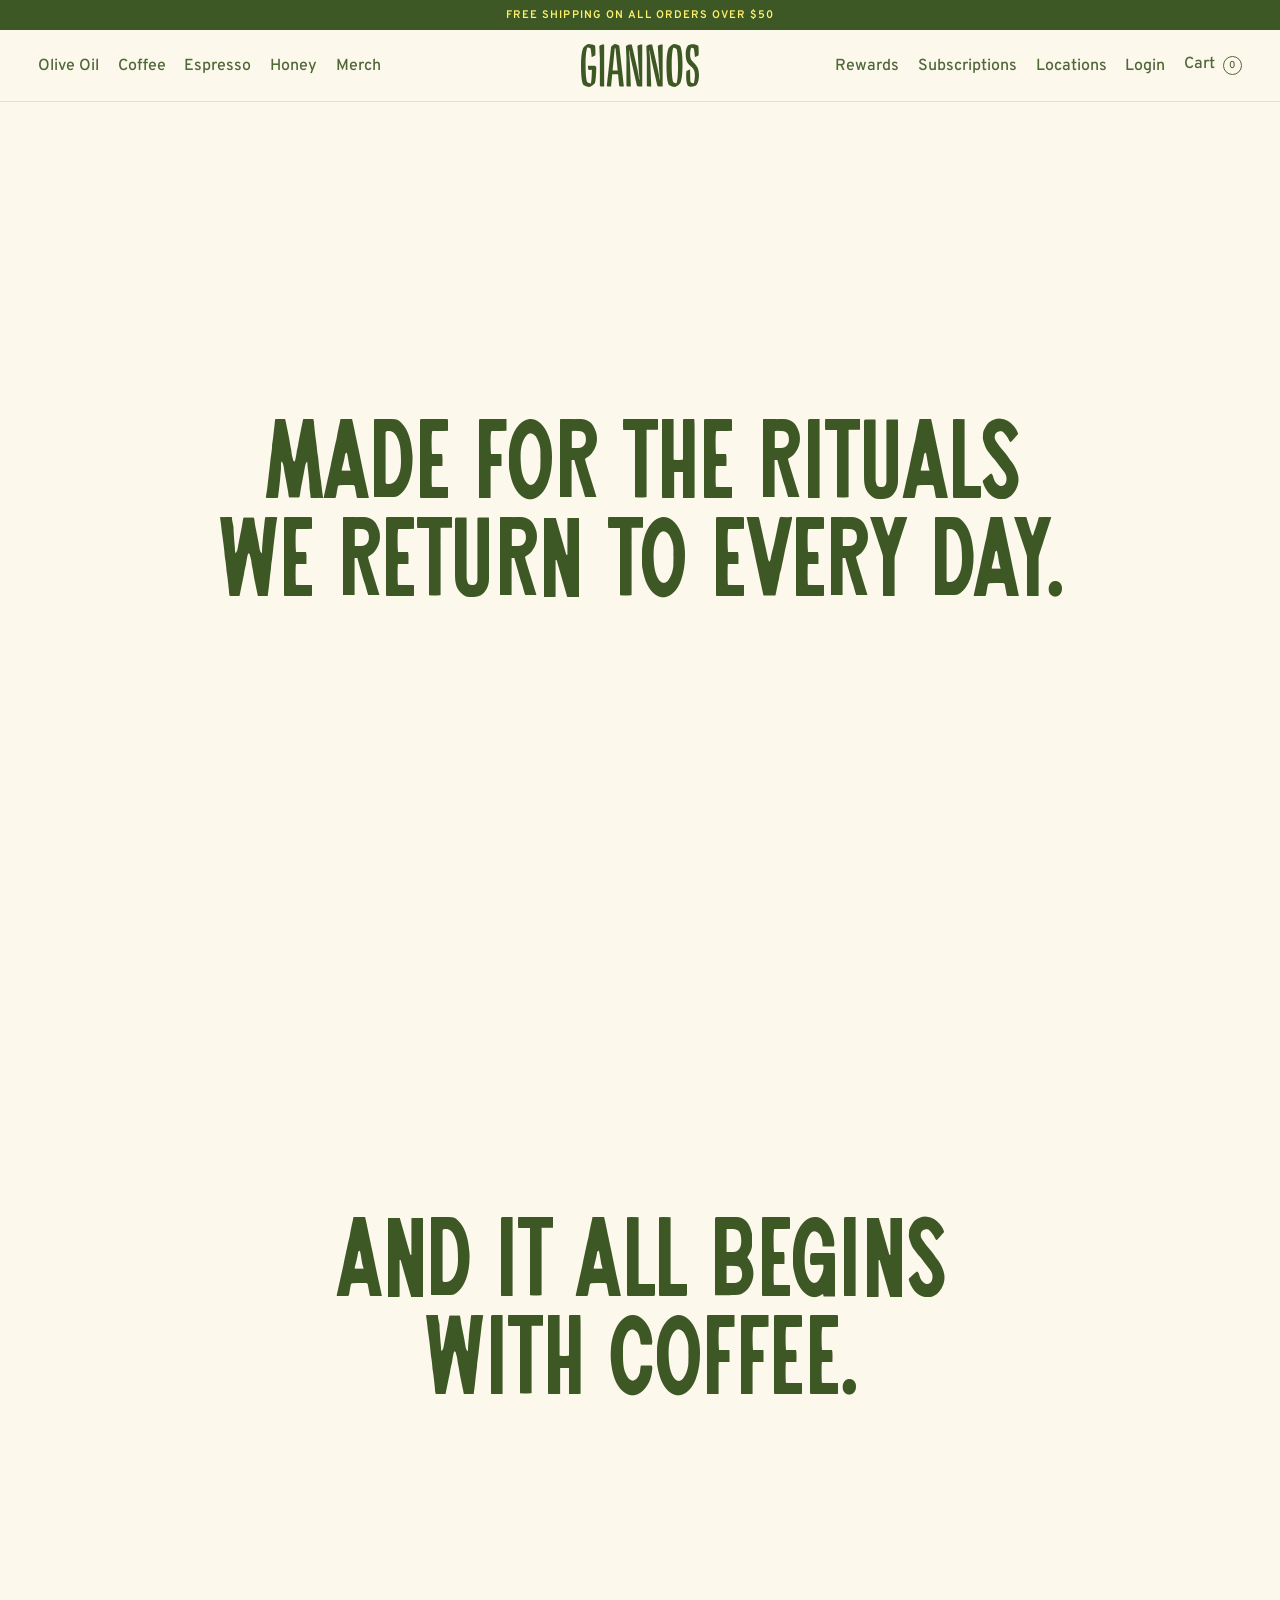
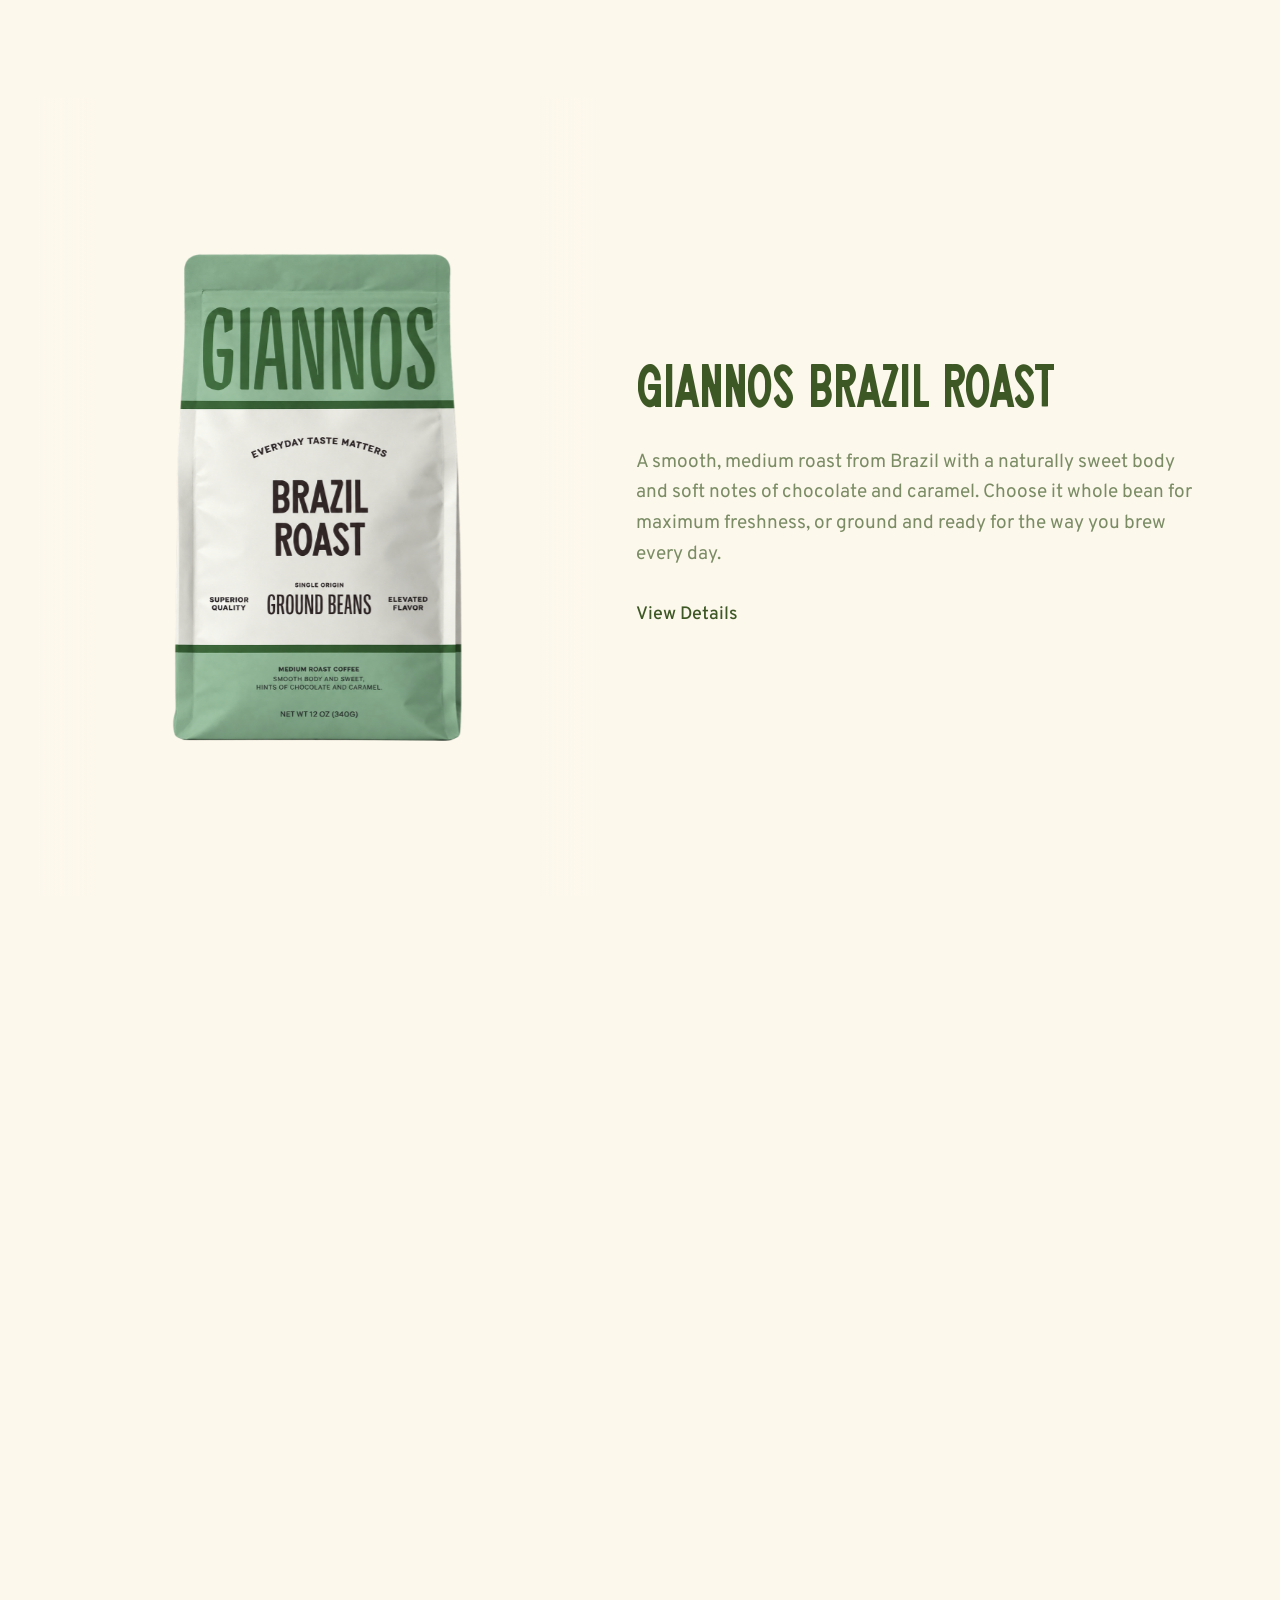
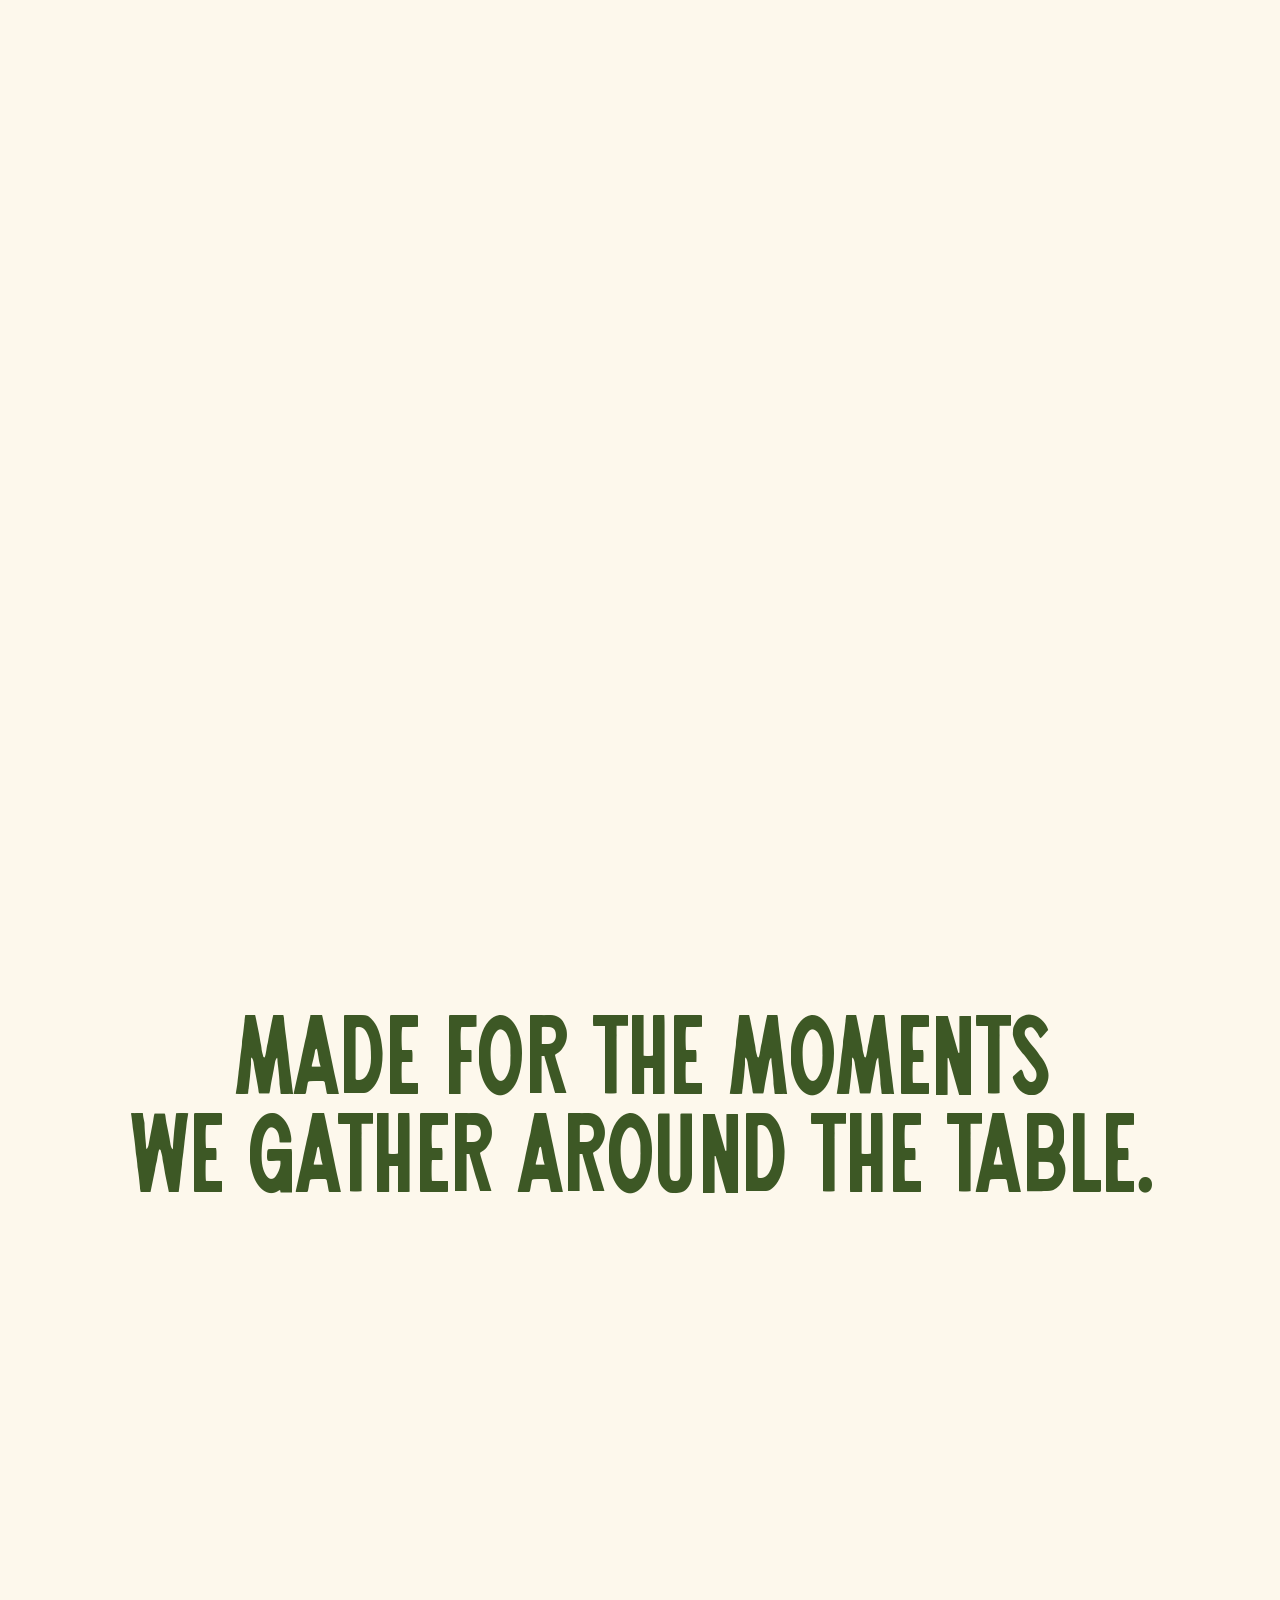
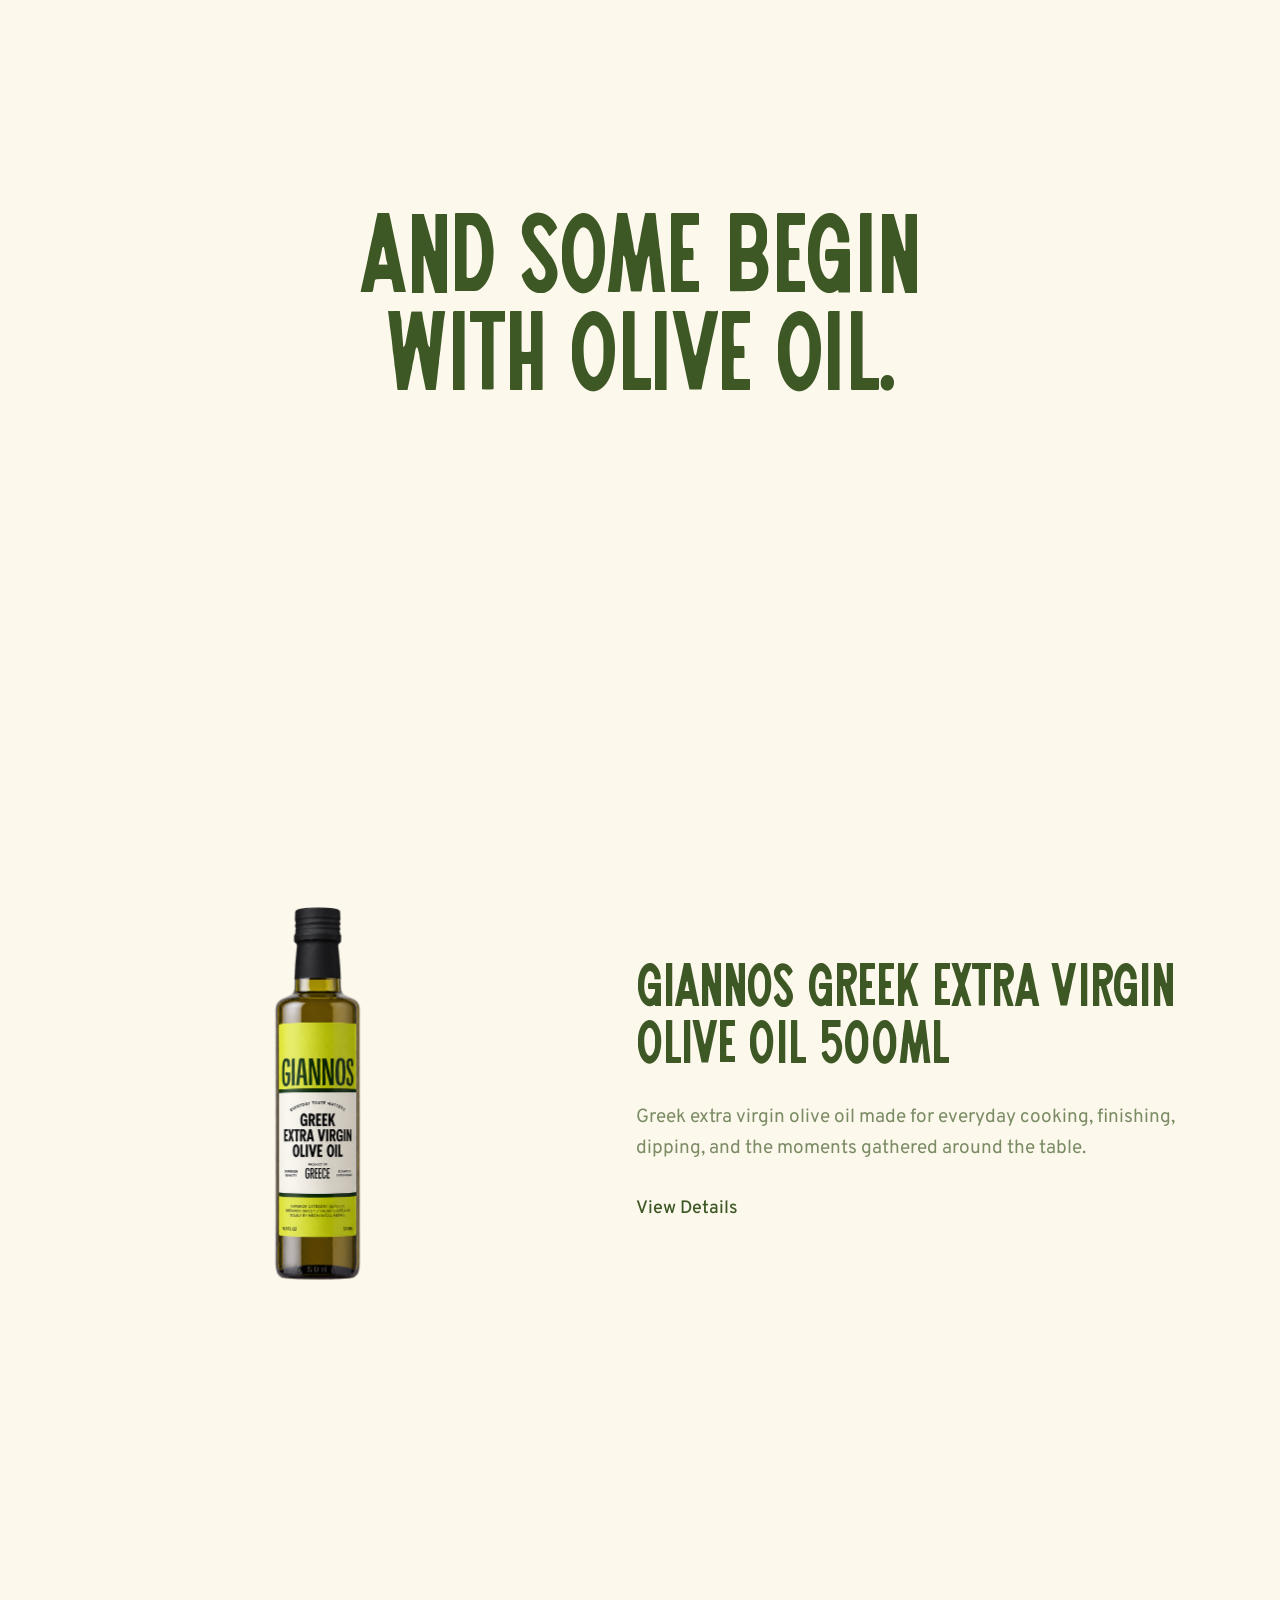
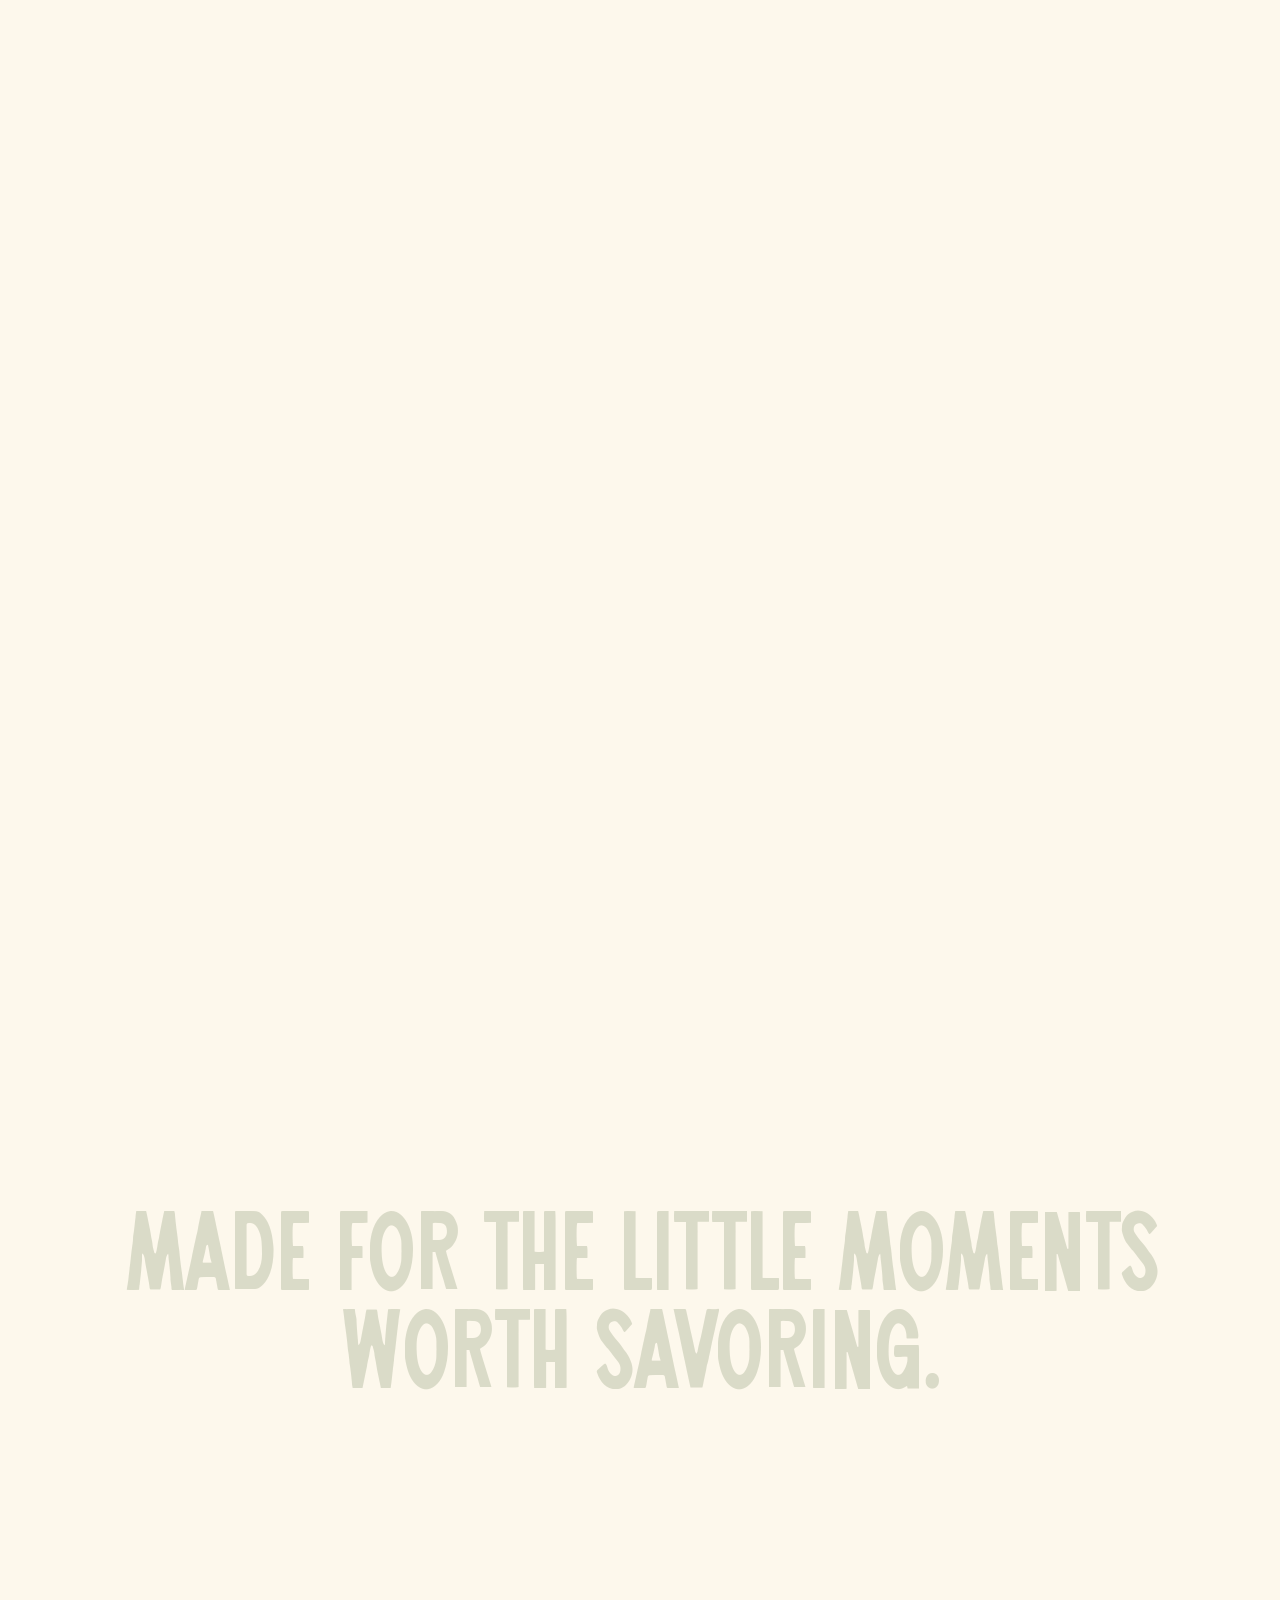
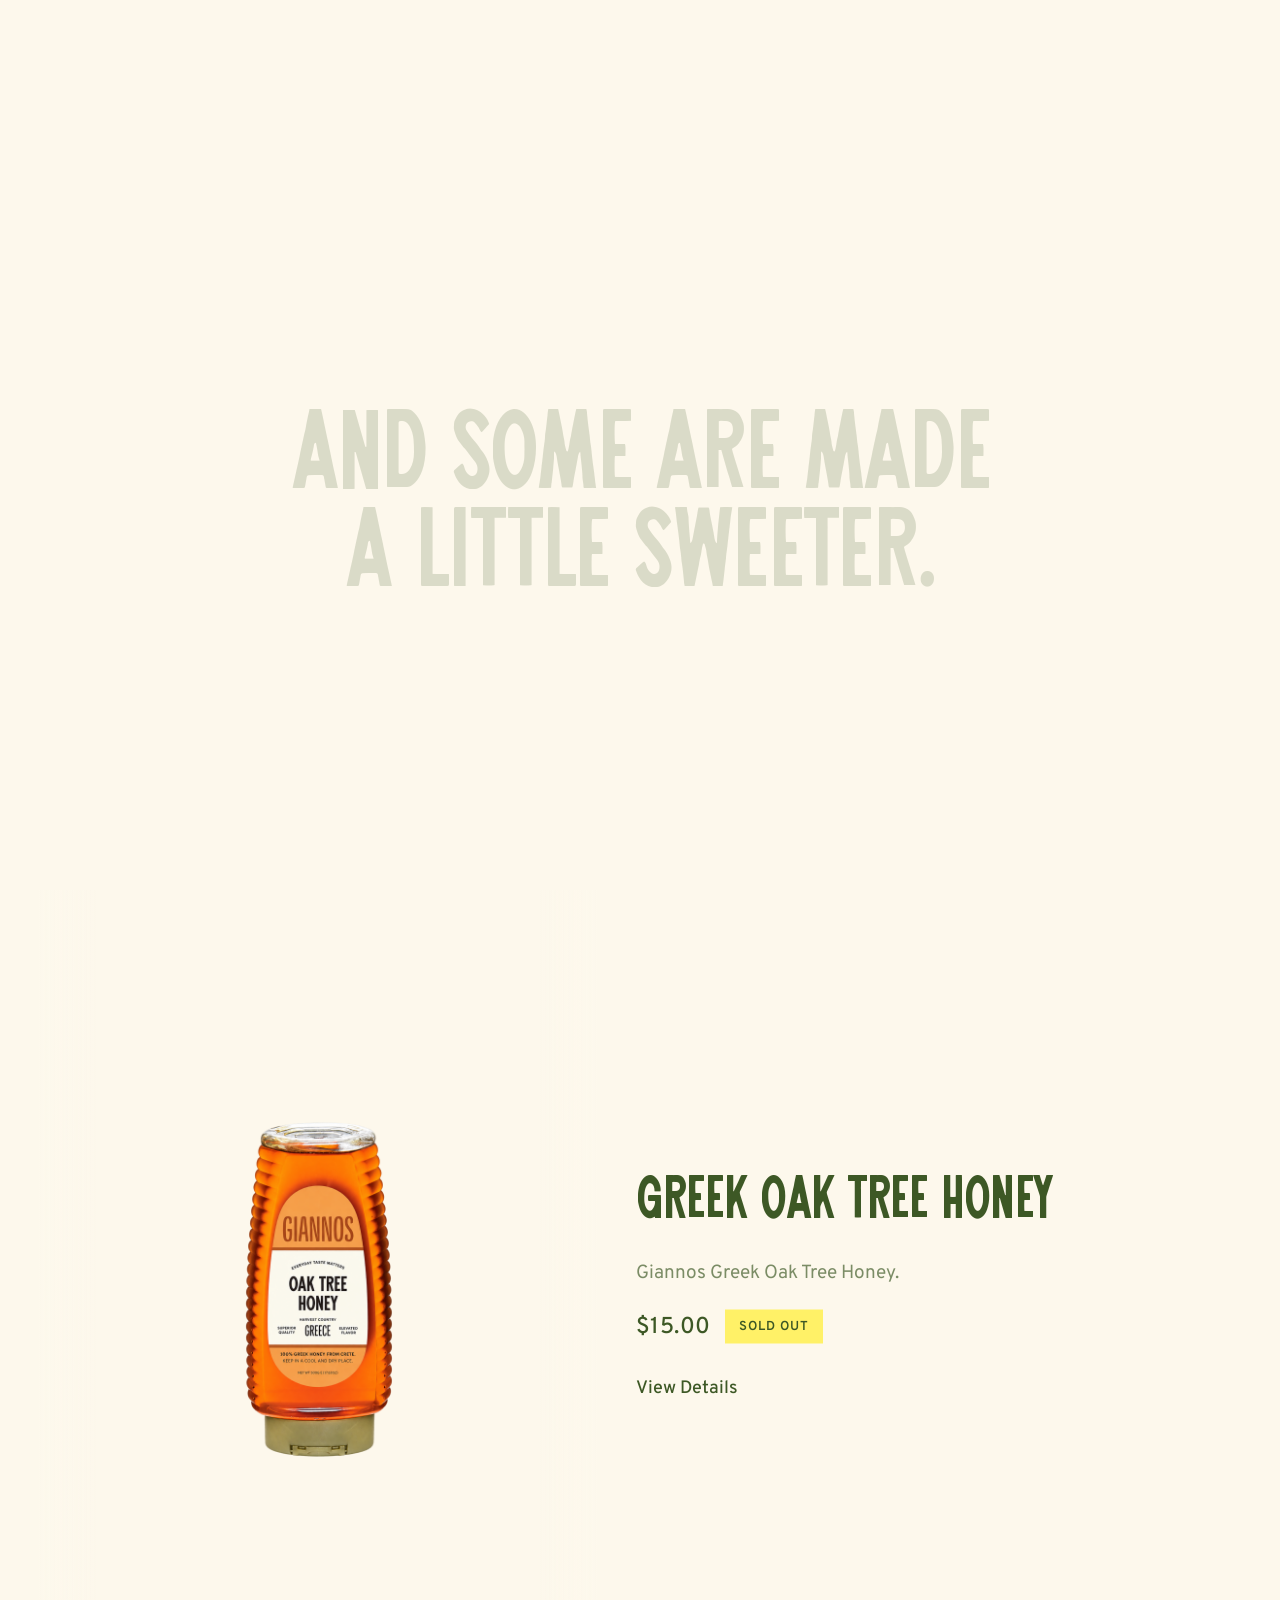
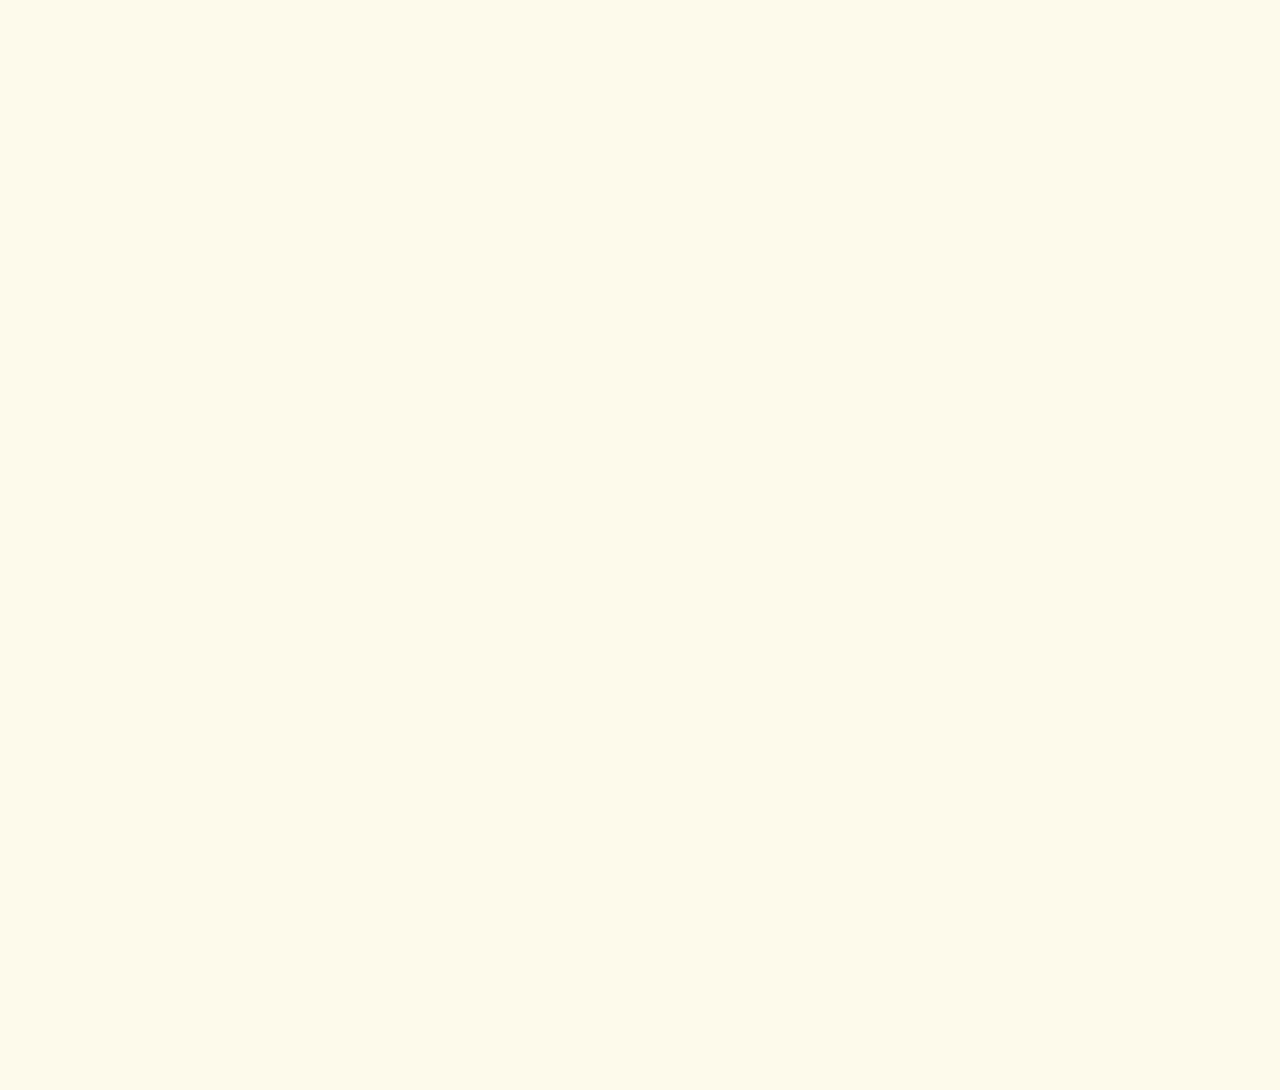
==== commit 6c91b6ff: "Bust centered details layout cache" ====
--- a/index.html
+++ b/index.html
@@ -10,6 +10,7 @@
   <link rel="stylesheet" href="style.css?v=202608171545">
   <link rel="stylesheet" href="olive.css?v=202608171545">
   <link rel="stylesheet" href="honey.css?v=202608171545">
+  <link rel="stylesheet" href="details-layout.css?v=202608171600">
   <link rel="stylesheet" href="site-shell.css?v=202608171533">
 </head>
 <body class="is-loading">
--- a/details-layout.css
+++ b/details-layout.css
@@ -0,0 +1,100 @@
+/* Shared View Details geometry for Coffee, Olive Oil and Honey. */
+.coffee-slide.is-detail .coffee-copy,
+.olive-slide.is-detail .olive-copy,
+.honey-slide.is-detail .honey-copy{
+  padding-left:clamp(28px,3.5vw,56px);
+  padding-right:clamp(28px,3.5vw,56px);
+}
+
+.coffee-slide.is-detail .copy-shell,
+.olive-slide.is-detail .olive-shell,
+.honey-slide.is-detail .honey-shell{
+  width:min(100%,560px);
+  max-width:560px;
+  margin-inline:auto;
+  text-align:center;
+}
+
+.coffee-slide.is-detail .copy-description,
+.olive-slide.is-detail .olive-description,
+.honey-slide.is-detail .honey-description{
+  margin-left:auto;
+  margin-right:auto;
+}
+
+.coffee-slide.is-detail .detail-content,
+.olive-slide.is-detail .detail-content,
+.honey-slide.is-detail .detail-content{
+  width:100%;
+  max-width:560px;
+  margin-left:auto;
+  margin-right:auto;
+}
+
+.coffee-slide.is-detail .detail-meta,
+.olive-slide.is-detail .detail-meta,
+.honey-slide.is-detail .detail-meta,
+.coffee-slide.is-detail .detail-form,
+.olive-slide.is-detail .detail-form,
+.honey-slide.is-detail .detail-form{
+  width:100%;
+  margin-left:auto;
+  margin-right:auto;
+}
+
+.coffee-slide.is-detail .detail-meta div,
+.olive-slide.is-detail .detail-meta div,
+.honey-slide.is-detail .detail-meta div{
+  justify-content:center;
+}
+
+.coffee-slide.is-detail .purchase-card__head,
+.olive-slide.is-detail .purchase-card__head,
+.honey-slide.is-detail .purchase-card__head{
+  text-align:left;
+}
+
+.coffee-slide.is-detail .purchase-card__body,
+.olive-slide.is-detail .purchase-card__body,
+.honey-slide.is-detail .purchase-card__body,
+.coffee-slide.is-detail .bag-option,
+.olive-slide.is-detail .bag-option,
+.honey-slide.is-detail .bag-option{
+  text-align:left;
+}
+
+.coffee-slide.is-detail .honey-price-row,
+.olive-slide.is-detail .honey-price-row,
+.honey-slide.is-detail .honey-price-row{
+  justify-content:center;
+}
+
+@media(max-width:760px){
+  .coffee-slide.is-detail .coffee-copy,
+  .olive-slide.is-detail .olive-copy,
+  .honey-slide.is-detail .honey-copy{
+    padding-left:20px;
+    padding-right:20px;
+  }
+
+  .coffee-slide.is-detail .copy-shell,
+  .olive-slide.is-detail .olive-shell,
+  .honey-slide.is-detail .honey-shell,
+  .coffee-slide.is-detail .detail-content,
+  .olive-slide.is-detail .detail-content,
+  .honey-slide.is-detail .detail-content{
+    width:100%;
+    max-width:100%;
+    text-align:left;
+  }
+
+  .coffee-slide.is-detail .detail-meta div,
+  .olive-slide.is-detail .detail-meta div,
+  .honey-slide.is-detail .detail-meta div{
+    justify-content:flex-start;
+  }
+
+  .honey-slide.is-detail .honey-price-row{
+    justify-content:flex-start;
+  }
+}
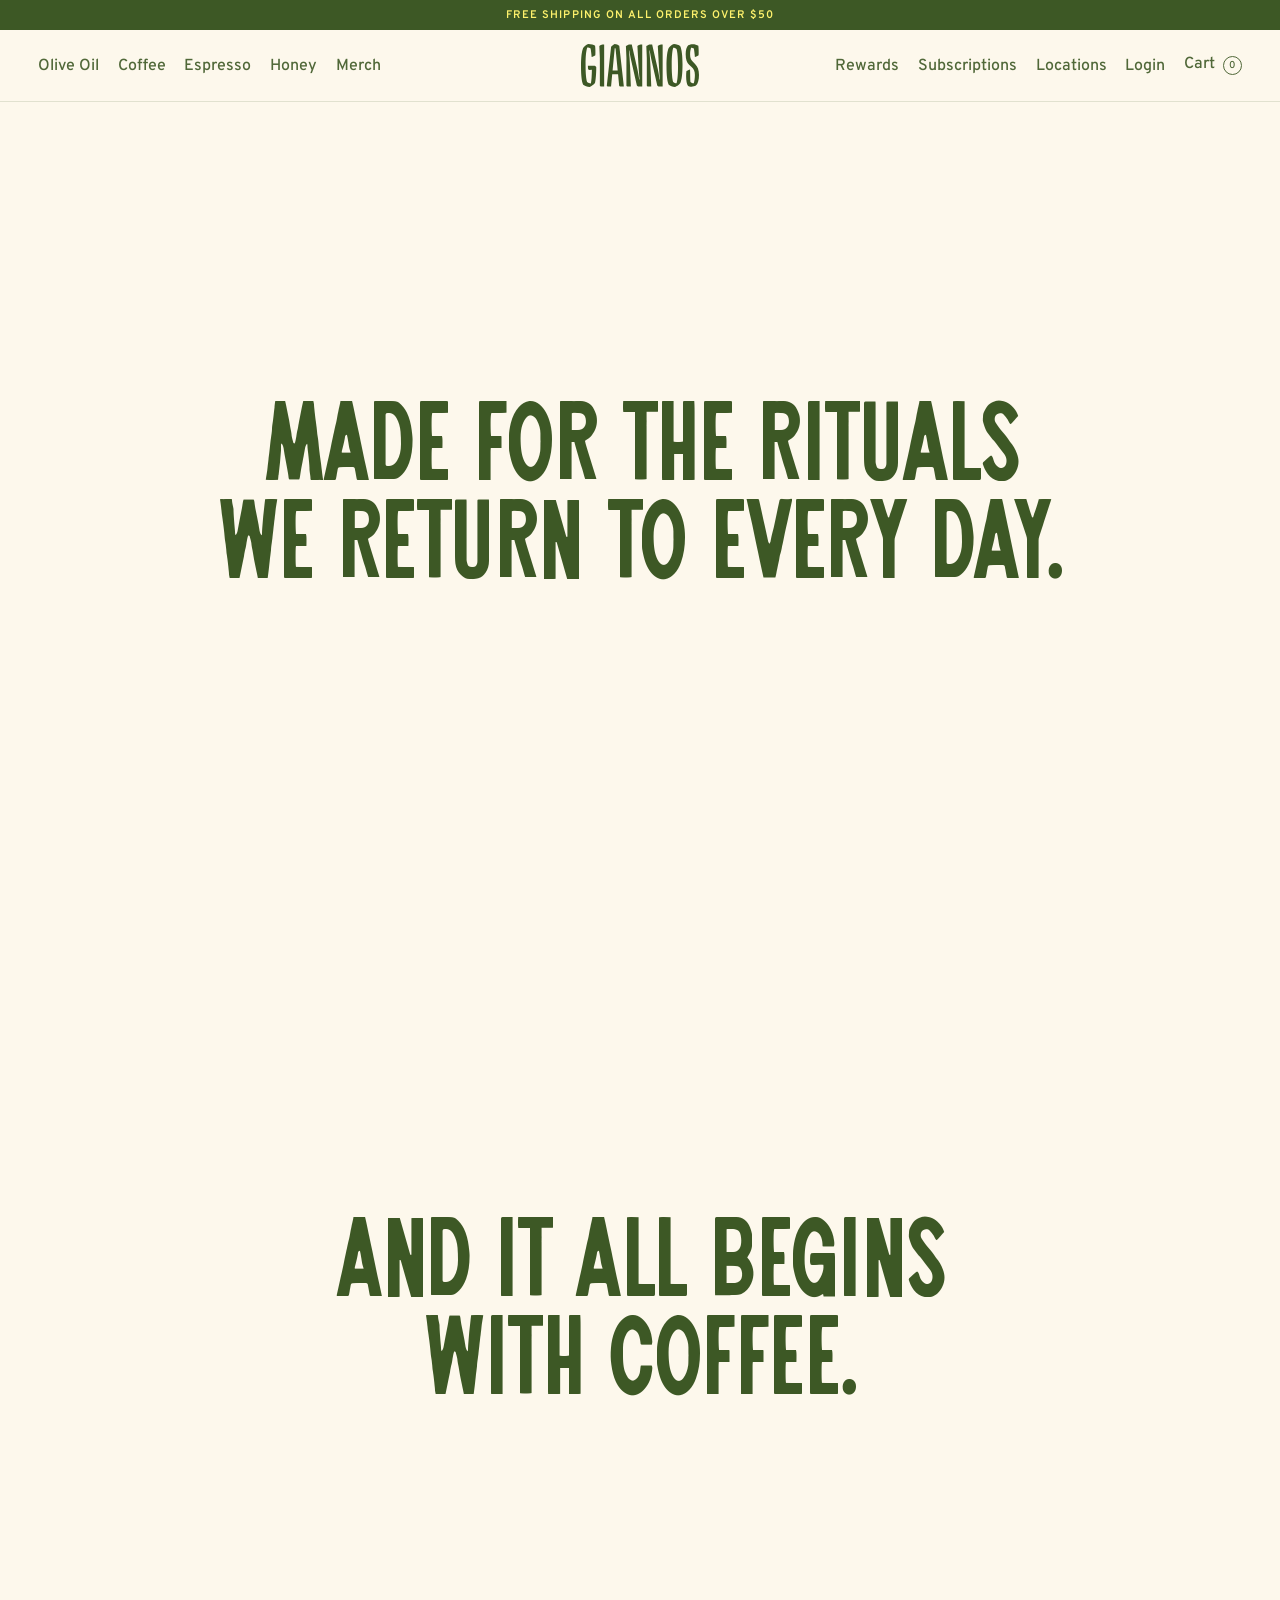
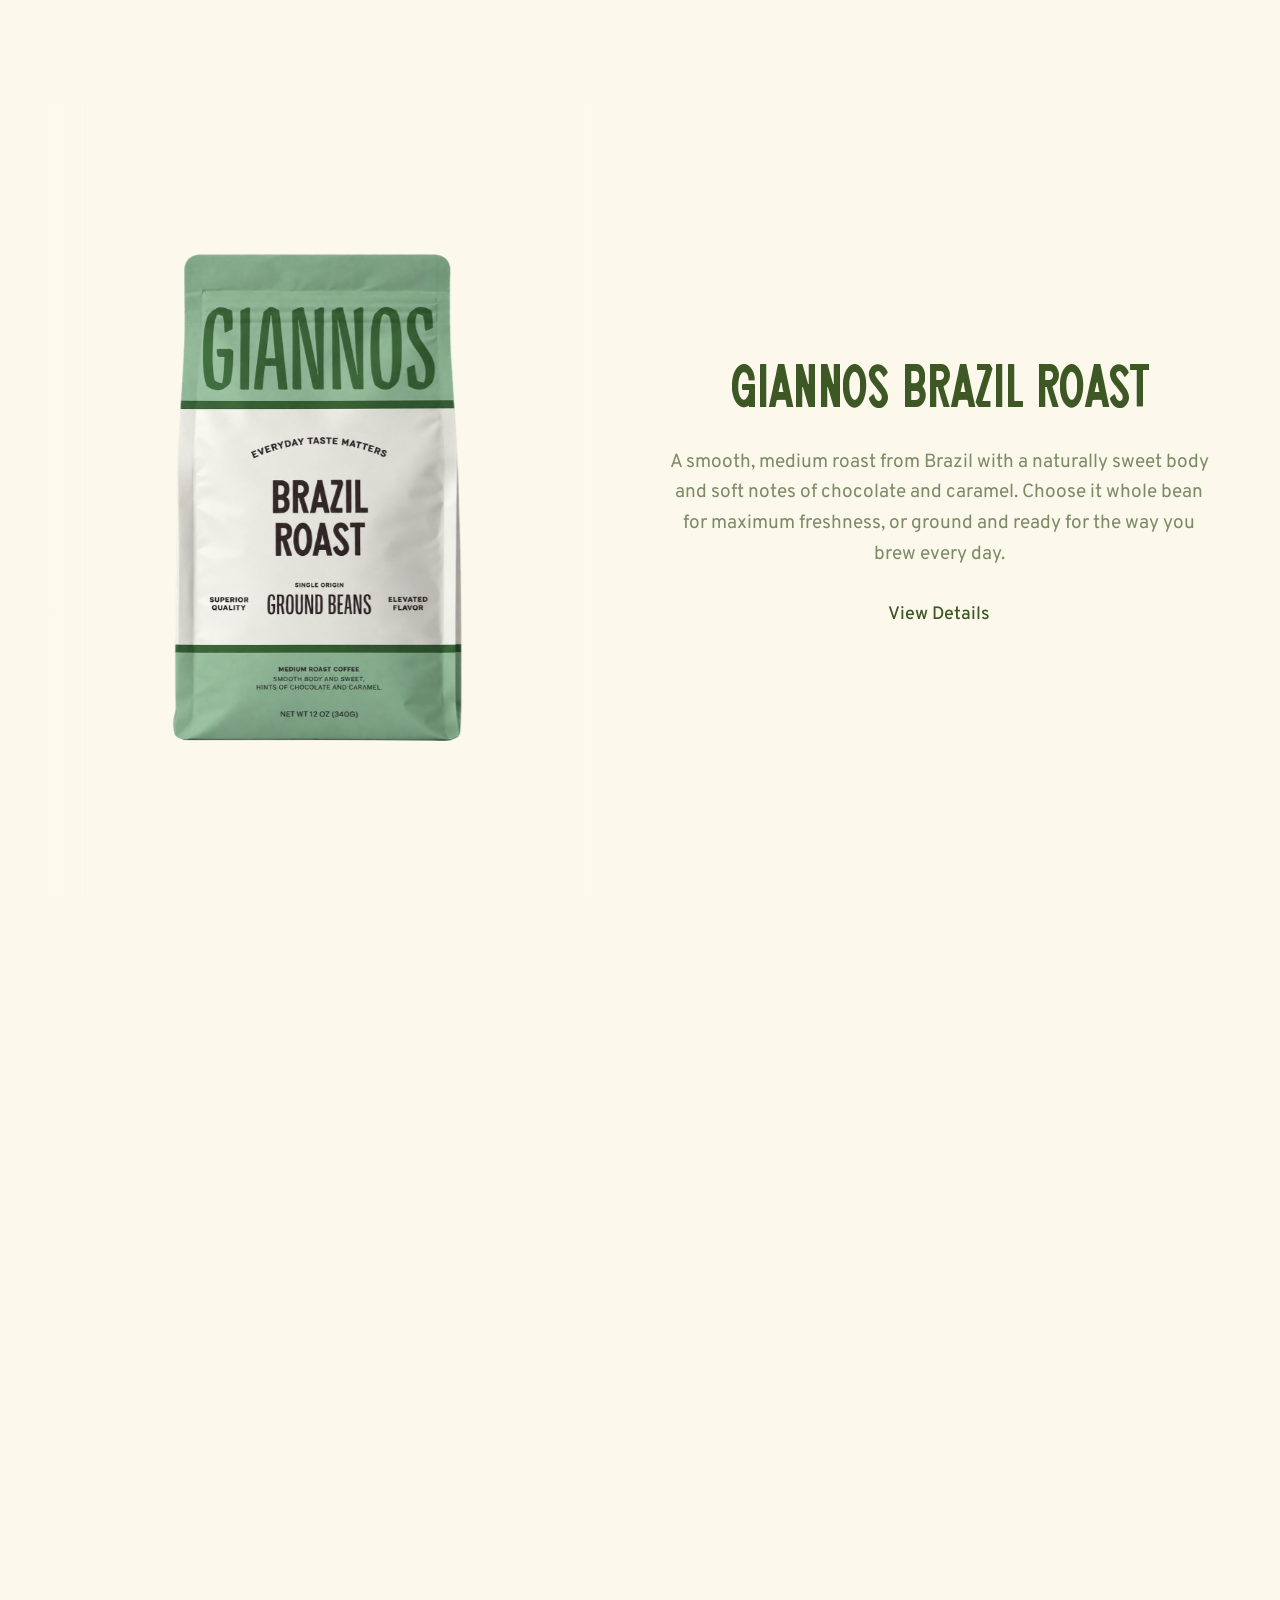
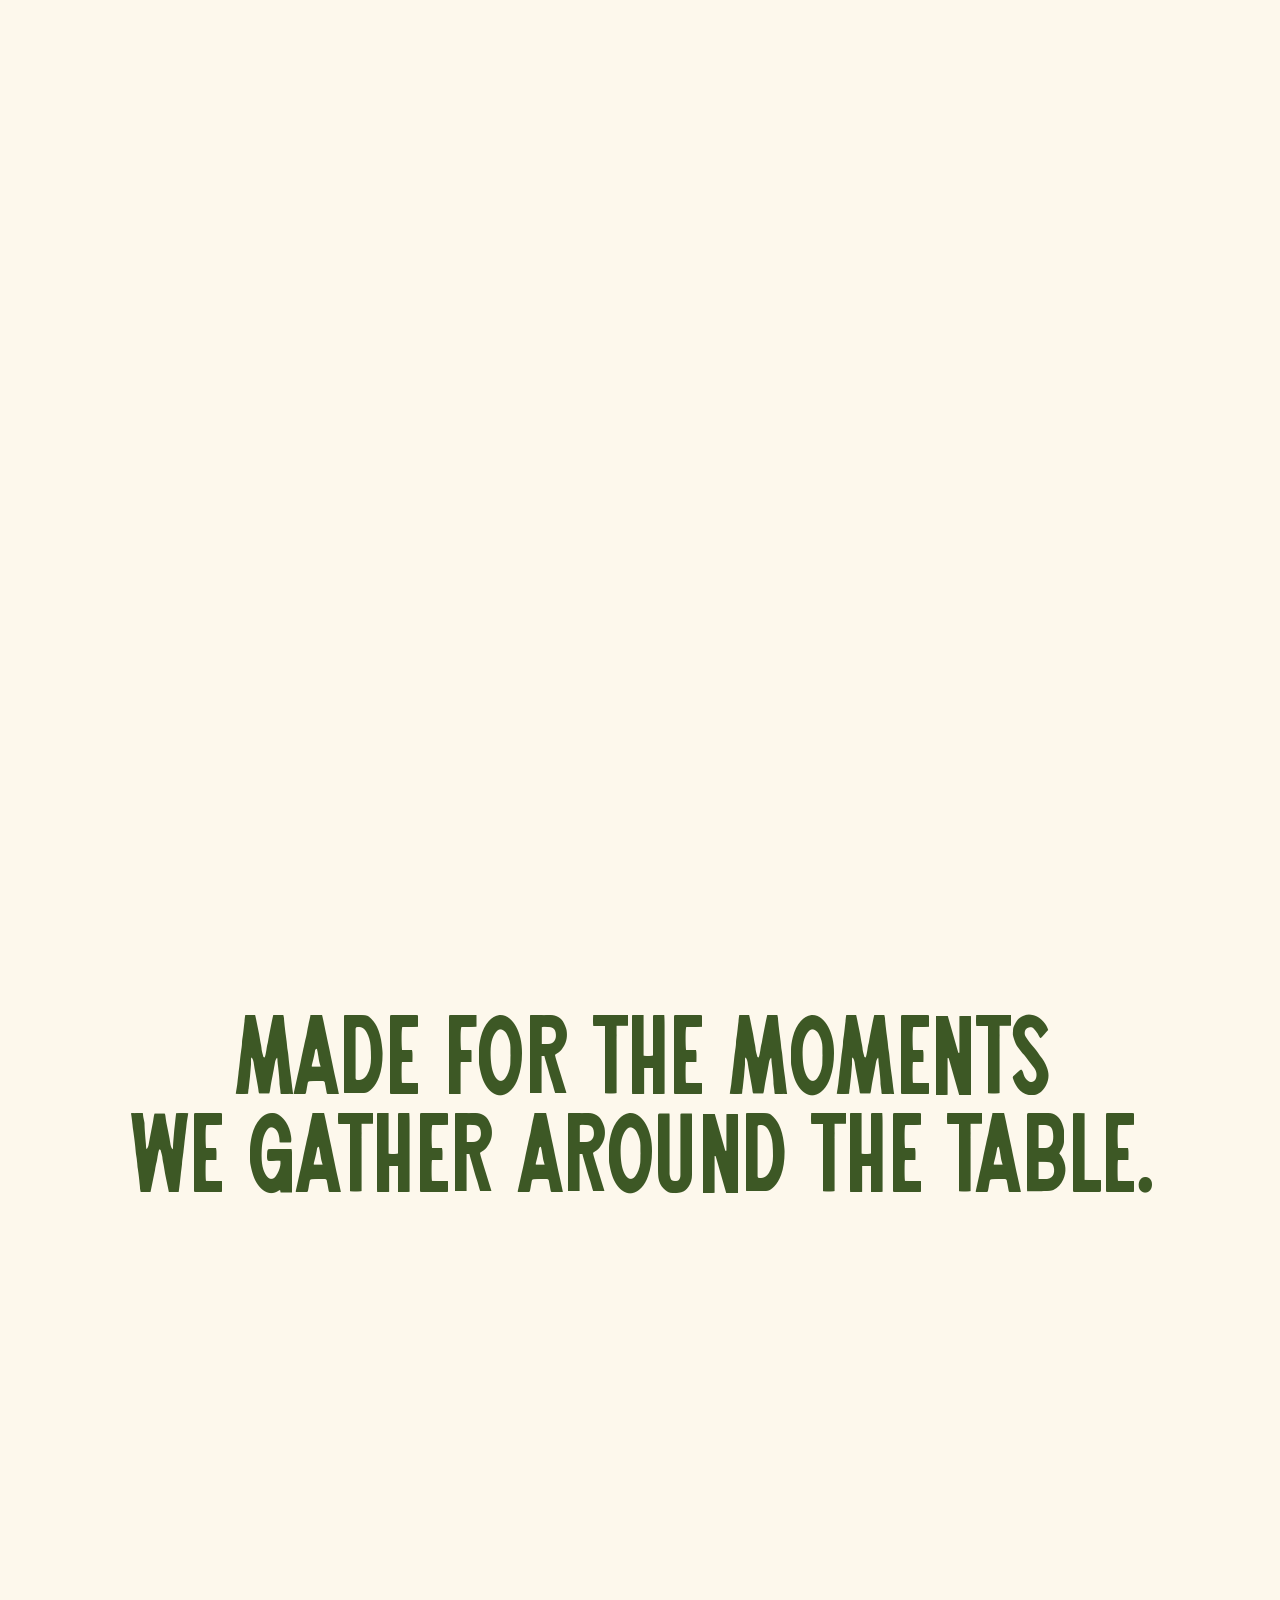
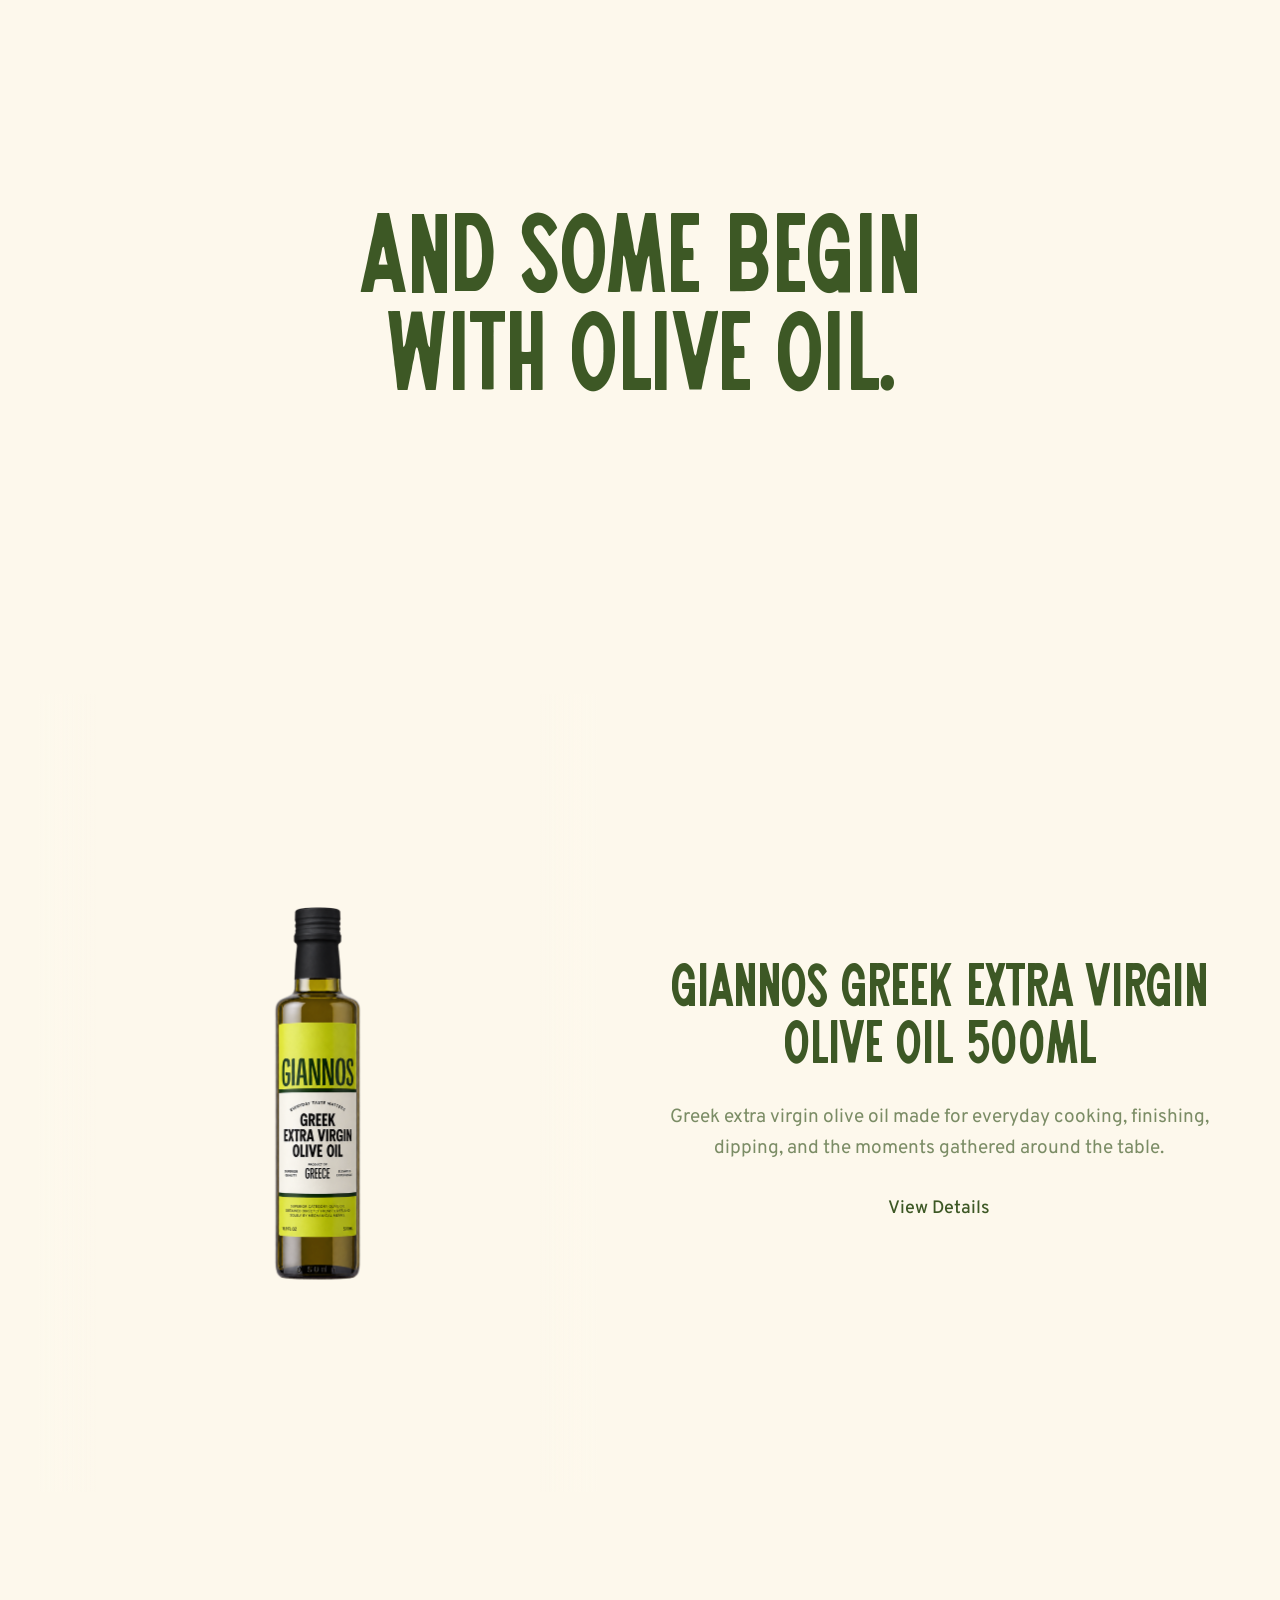
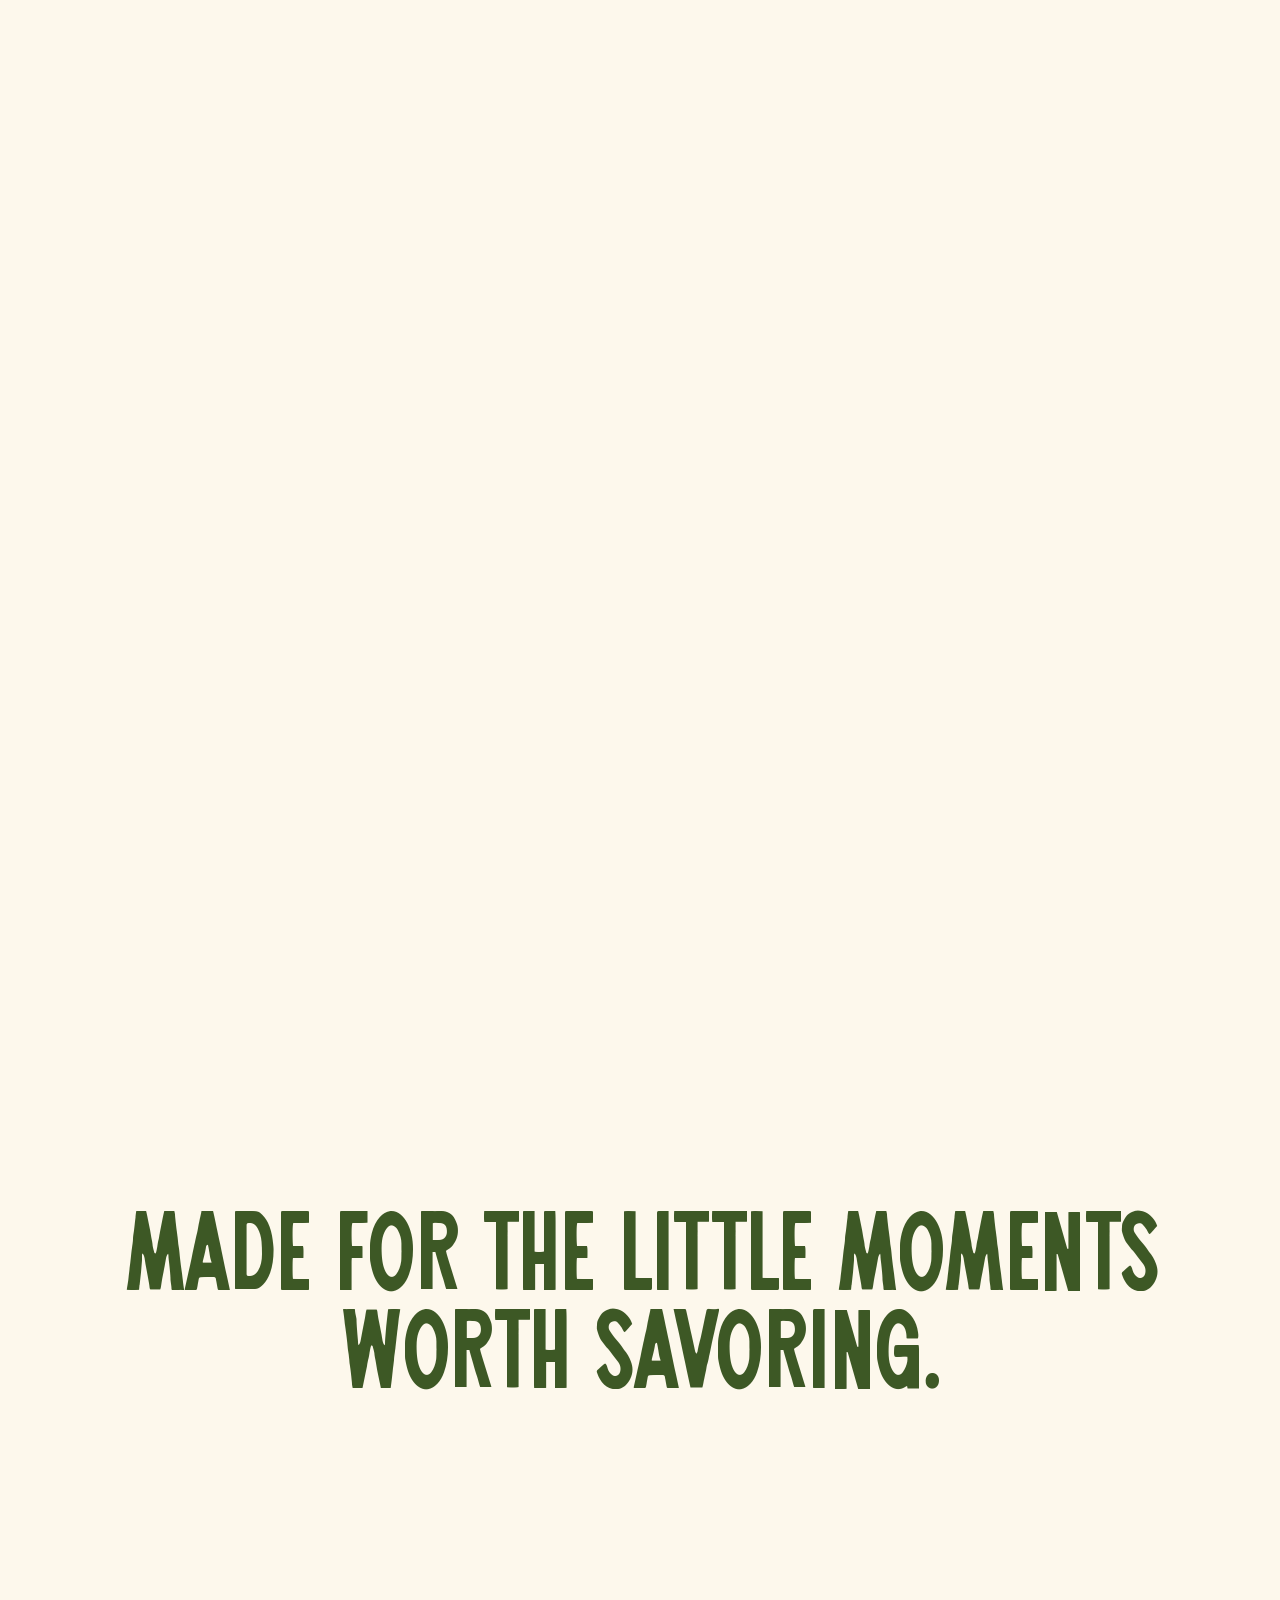
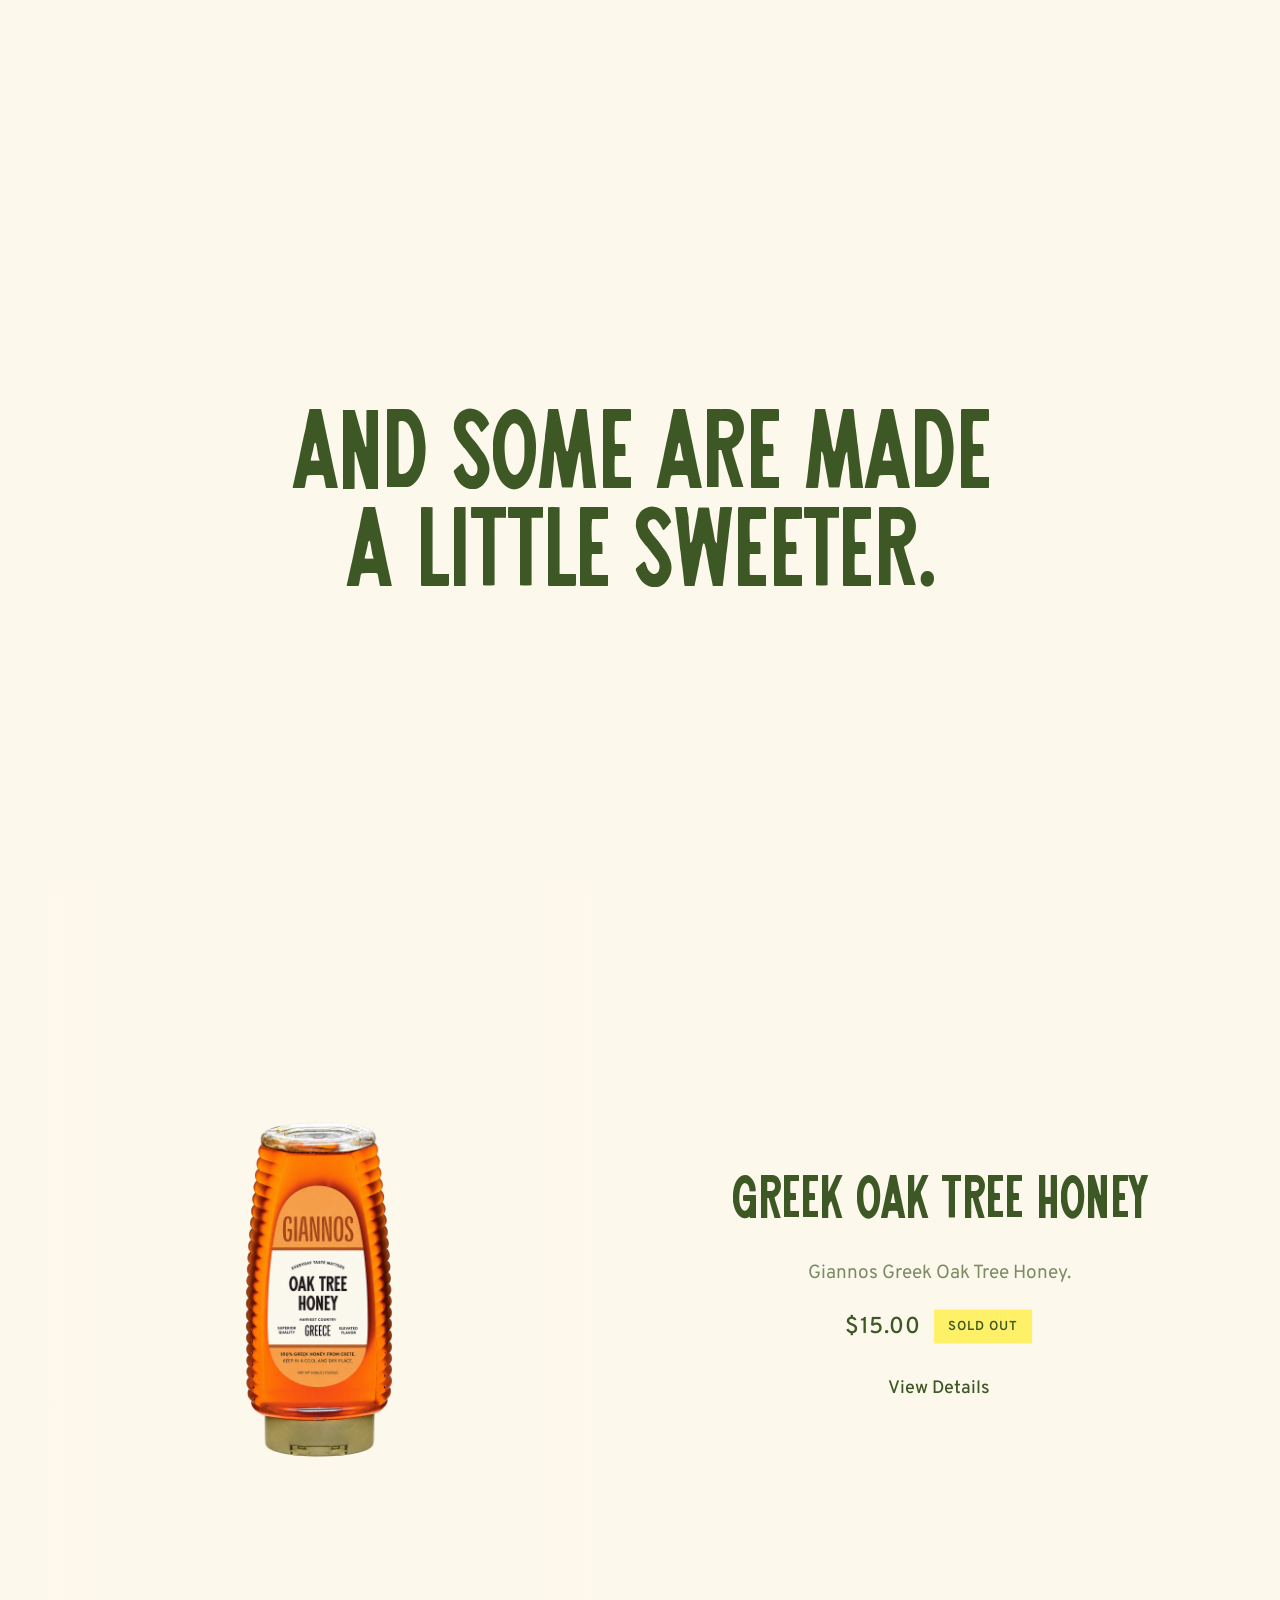
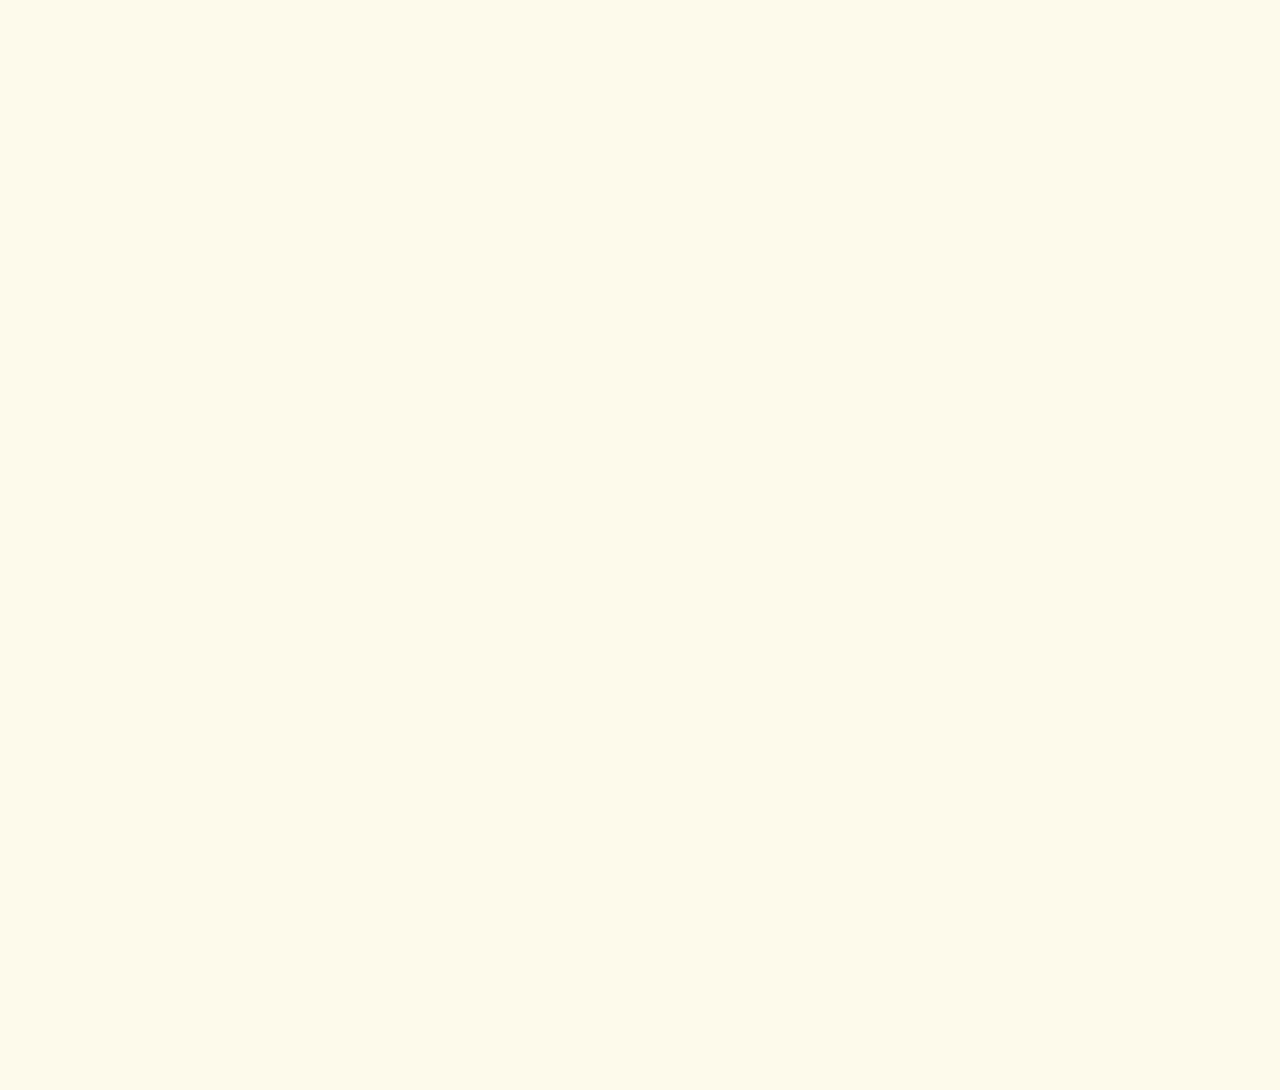
==== commit 922f9272: "Bust details layout cache" ====
--- a/index.html
+++ b/index.html
@@ -10,7 +10,7 @@
   <link rel="stylesheet" href="style.css?v=202608171545">
   <link rel="stylesheet" href="olive.css?v=202608171545">
   <link rel="stylesheet" href="honey.css?v=202608171545">
-  <link rel="stylesheet" href="details-layout.css?v=202608171600">
+  <link rel="stylesheet" href="details-layout.css?v=202608172243">
   <link rel="stylesheet" href="site-shell.css?v=202608171533">
 </head>
 <body class="is-loading">
--- a/details-layout.css
+++ b/details-layout.css
@@ -1,72 +1,107 @@
-/* Shared View Details geometry for Coffee, Olive Oil and Honey. */
-.coffee-slide.is-detail .coffee-copy,
-.olive-slide.is-detail .olive-copy,
-.honey-slide.is-detail .honey-copy{
-  padding-left:clamp(28px,3.5vw,56px);
-  padding-right:clamp(28px,3.5vw,56px);
-}
+/* Shared product geometry: normal and View Details use the exact same anchor. */
 
-.coffee-slide.is-detail .copy-shell,
-.olive-slide.is-detail .olive-shell,
-.honey-slide.is-detail .honey-shell{
-  width:min(100%,560px);
-  max-width:560px;
-  margin-inline:auto;
-  text-align:center;
-}
+@media(min-width:761px){
+  .coffee-copy,
+  .olive-copy,
+  .honey-copy{
+    padding-left:clamp(28px,3.5vw,56px);
+    padding-right:clamp(28px,3.5vw,56px);
+  }
 
-.coffee-slide.is-detail .copy-description,
-.olive-slide.is-detail .olive-description,
-.honey-slide.is-detail .honey-description{
-  margin-left:auto;
-  margin-right:auto;
-}
+  .copy-shell,
+  .olive-shell,
+  .honey-shell{
+    position:absolute;
+    left:50%;
+    top:50%;
+    width:min(calc(100% - 56px),560px);
+    max-width:560px;
+    margin:0;
+    transform:translate(-50%,-50%);
+    transform-origin:center center;
+    text-align:center;
+  }
 
-.coffee-slide.is-detail .detail-content,
-.olive-slide.is-detail .detail-content,
-.honey-slide.is-detail .detail-content{
-  width:100%;
-  max-width:560px;
-  margin-left:auto;
-  margin-right:auto;
-}
+  .copy-description,
+  .olive-description,
+  .honey-description{
+    margin-left:auto;
+    margin-right:auto;
+  }
 
-.coffee-slide.is-detail .detail-meta,
-.olive-slide.is-detail .detail-meta,
-.honey-slide.is-detail .detail-meta,
-.coffee-slide.is-detail .detail-form,
-.olive-slide.is-detail .detail-form,
-.honey-slide.is-detail .detail-form{
-  width:100%;
-  margin-left:auto;
-  margin-right:auto;
-}
+  .honey-price-row{
+    justify-content:center;
+  }
 
-.coffee-slide.is-detail .detail-meta div,
-.olive-slide.is-detail .detail-meta div,
-.honey-slide.is-detail .detail-meta div{
-  justify-content:center;
-}
+  /* Details keeps the same viewport and the same summary coordinates. */
+  .coffee-slide.is-detail .coffee-copy,
+  .olive-slide.is-detail .olive-copy,
+  .honey-slide.is-detail .honey-copy{
+    position:sticky;
+    top:0;
+    align-self:start;
+    height:calc(100dvh - var(--site-header-height));
+    min-height:calc(100svh - var(--site-header-height));
+    padding-top:0;
+    padding-bottom:0;
+    overflow-x:hidden;
+    overflow-y:auto;
+  }
 
-.coffee-slide.is-detail .purchase-card__head,
-.olive-slide.is-detail .purchase-card__head,
-.honey-slide.is-detail .purchase-card__head{
-  text-align:left;
-}
+  .coffee-slide.is-detail .copy-shell,
+  .olive-slide.is-detail .olive-shell,
+  .honey-slide.is-detail .honey-shell{
+    position:absolute;
+    left:50%;
+    top:50%;
+    width:min(calc(100% - 56px),560px);
+    max-width:560px;
+    margin:0;
+    transform:translate(-50%,-50%);
+    text-align:center;
+  }
 
-.coffee-slide.is-detail .purchase-card__body,
-.olive-slide.is-detail .purchase-card__body,
-.honey-slide.is-detail .purchase-card__body,
-.coffee-slide.is-detail .bag-option,
-.olive-slide.is-detail .bag-option,
-.honey-slide.is-detail .bag-option{
-  text-align:left;
-}
+  /* Details grows below the unchanged summary instead of changing its height/position. */
+  .coffee-slide.is-detail .detail-content,
+  .olive-slide.is-detail .detail-content,
+  .honey-slide.is-detail .detail-content{
+    position:absolute;
+    left:0;
+    top:100%;
+    width:100%;
+    max-width:560px;
+    margin:30px 0 72px;
+    text-align:center;
+  }
 
-.coffee-slide.is-detail .honey-price-row,
-.olive-slide.is-detail .honey-price-row,
-.honey-slide.is-detail .honey-price-row{
-  justify-content:center;
+  .coffee-slide.is-detail .detail-meta,
+  .olive-slide.is-detail .detail-meta,
+  .honey-slide.is-detail .detail-meta,
+  .coffee-slide.is-detail .detail-form,
+  .olive-slide.is-detail .detail-form,
+  .honey-slide.is-detail .detail-form{
+    width:100%;
+    margin-left:auto;
+    margin-right:auto;
+  }
+
+  .coffee-slide.is-detail .detail-meta div,
+  .olive-slide.is-detail .detail-meta div,
+  .honey-slide.is-detail .detail-meta div{
+    justify-content:center;
+  }
+
+  .coffee-slide.is-detail .purchase-card__head,
+  .olive-slide.is-detail .purchase-card__head,
+  .honey-slide.is-detail .purchase-card__head,
+  .coffee-slide.is-detail .purchase-card__body,
+  .olive-slide.is-detail .purchase-card__body,
+  .honey-slide.is-detail .purchase-card__body,
+  .coffee-slide.is-detail .bag-option,
+  .olive-slide.is-detail .bag-option,
+  .honey-slide.is-detail .bag-option{
+    text-align:left;
+  }
 }
 
 @media(max-width:760px){
@@ -85,16 +120,5 @@
   .honey-slide.is-detail .detail-content{
     width:100%;
     max-width:100%;
-    text-align:left;
-  }
-
-  .coffee-slide.is-detail .detail-meta div,
-  .olive-slide.is-detail .detail-meta div,
-  .honey-slide.is-detail .detail-meta div{
-    justify-content:flex-start;
-  }
-
-  .honey-slide.is-detail .honey-price-row{
-    justify-content:flex-start;
   }
 }
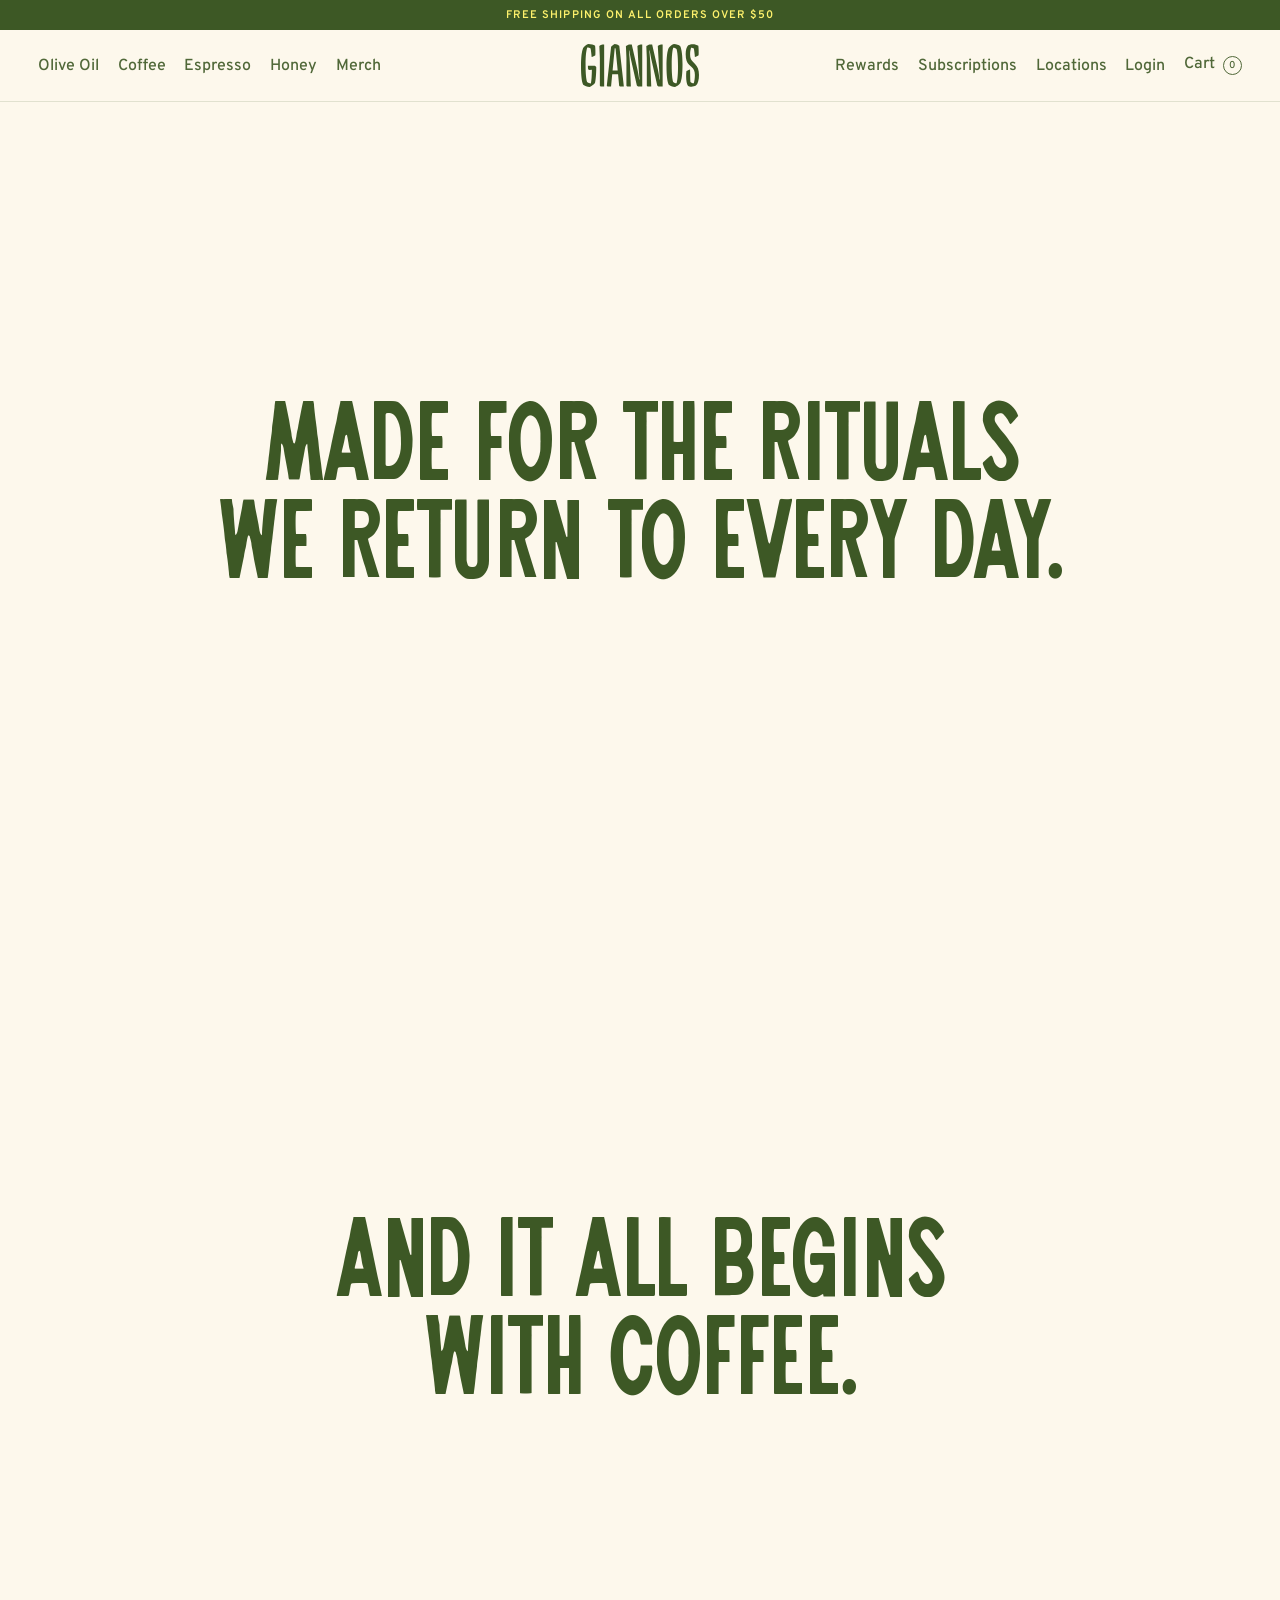
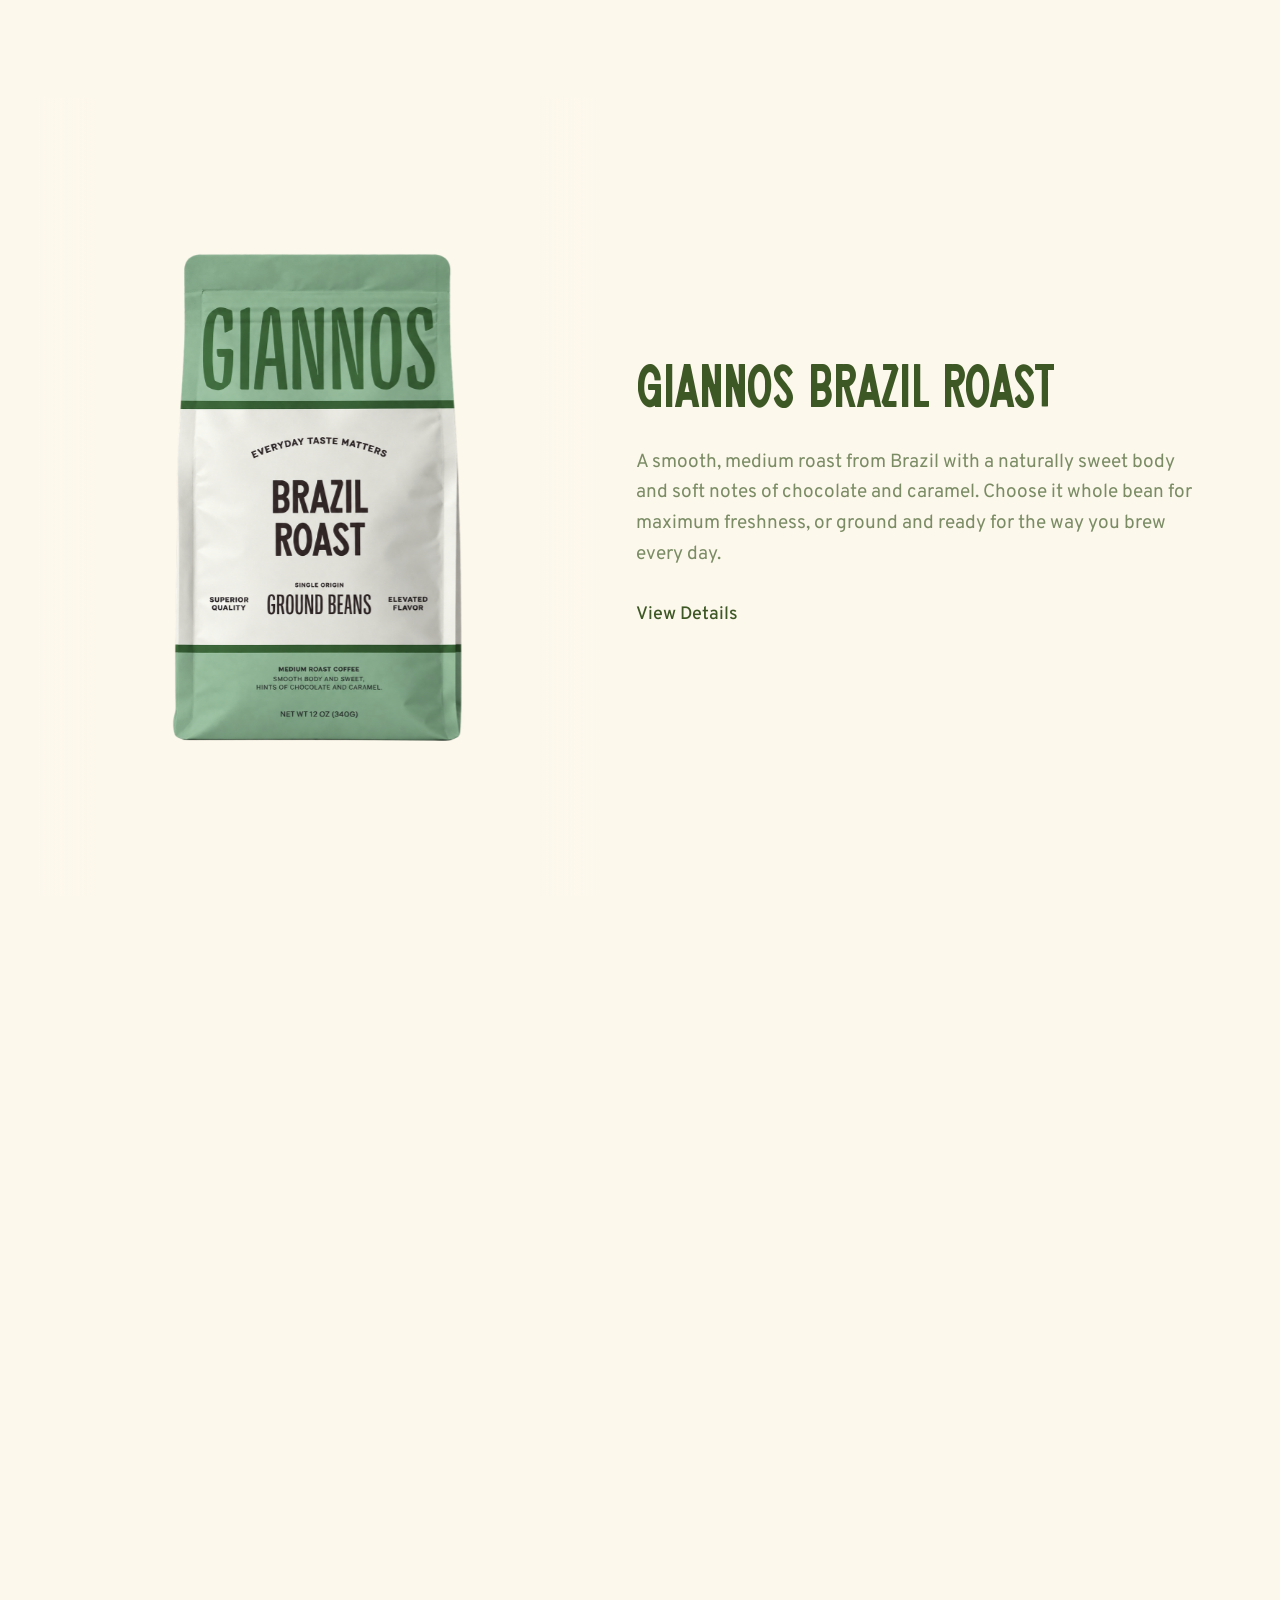
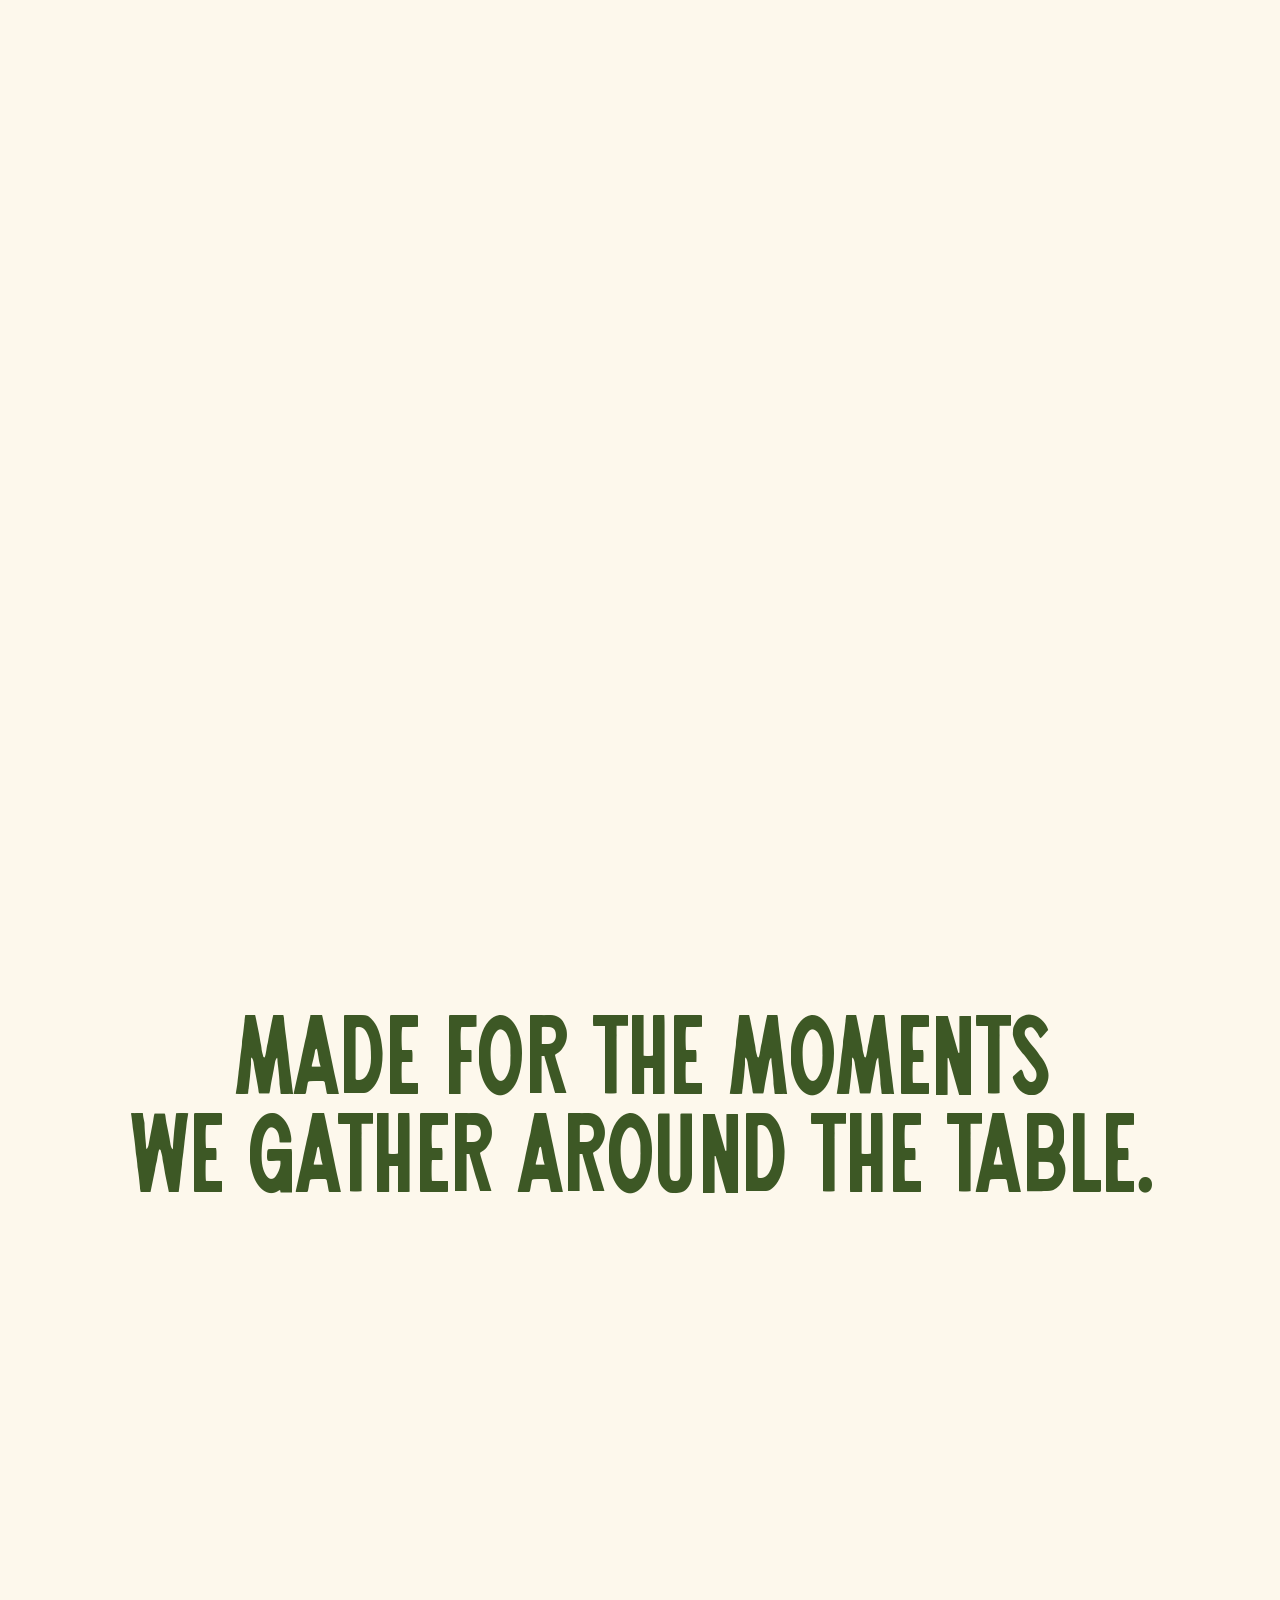
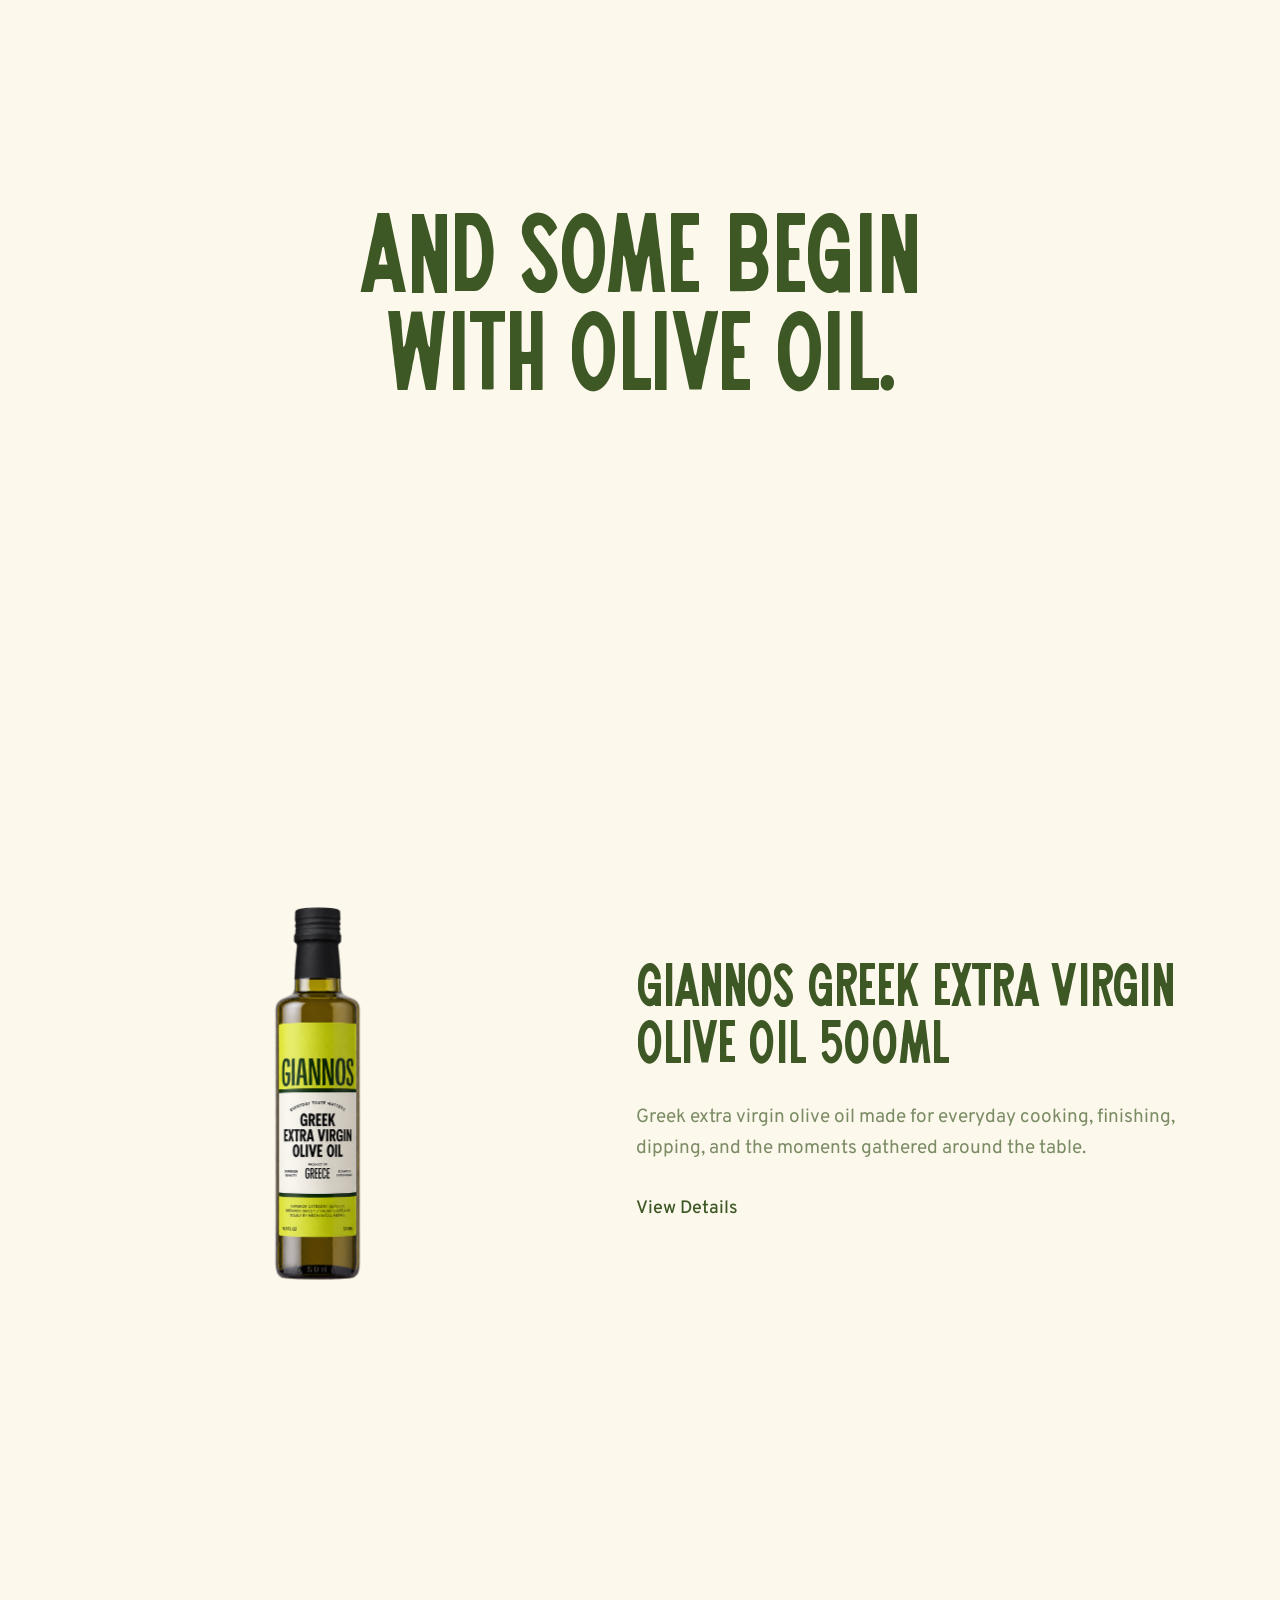
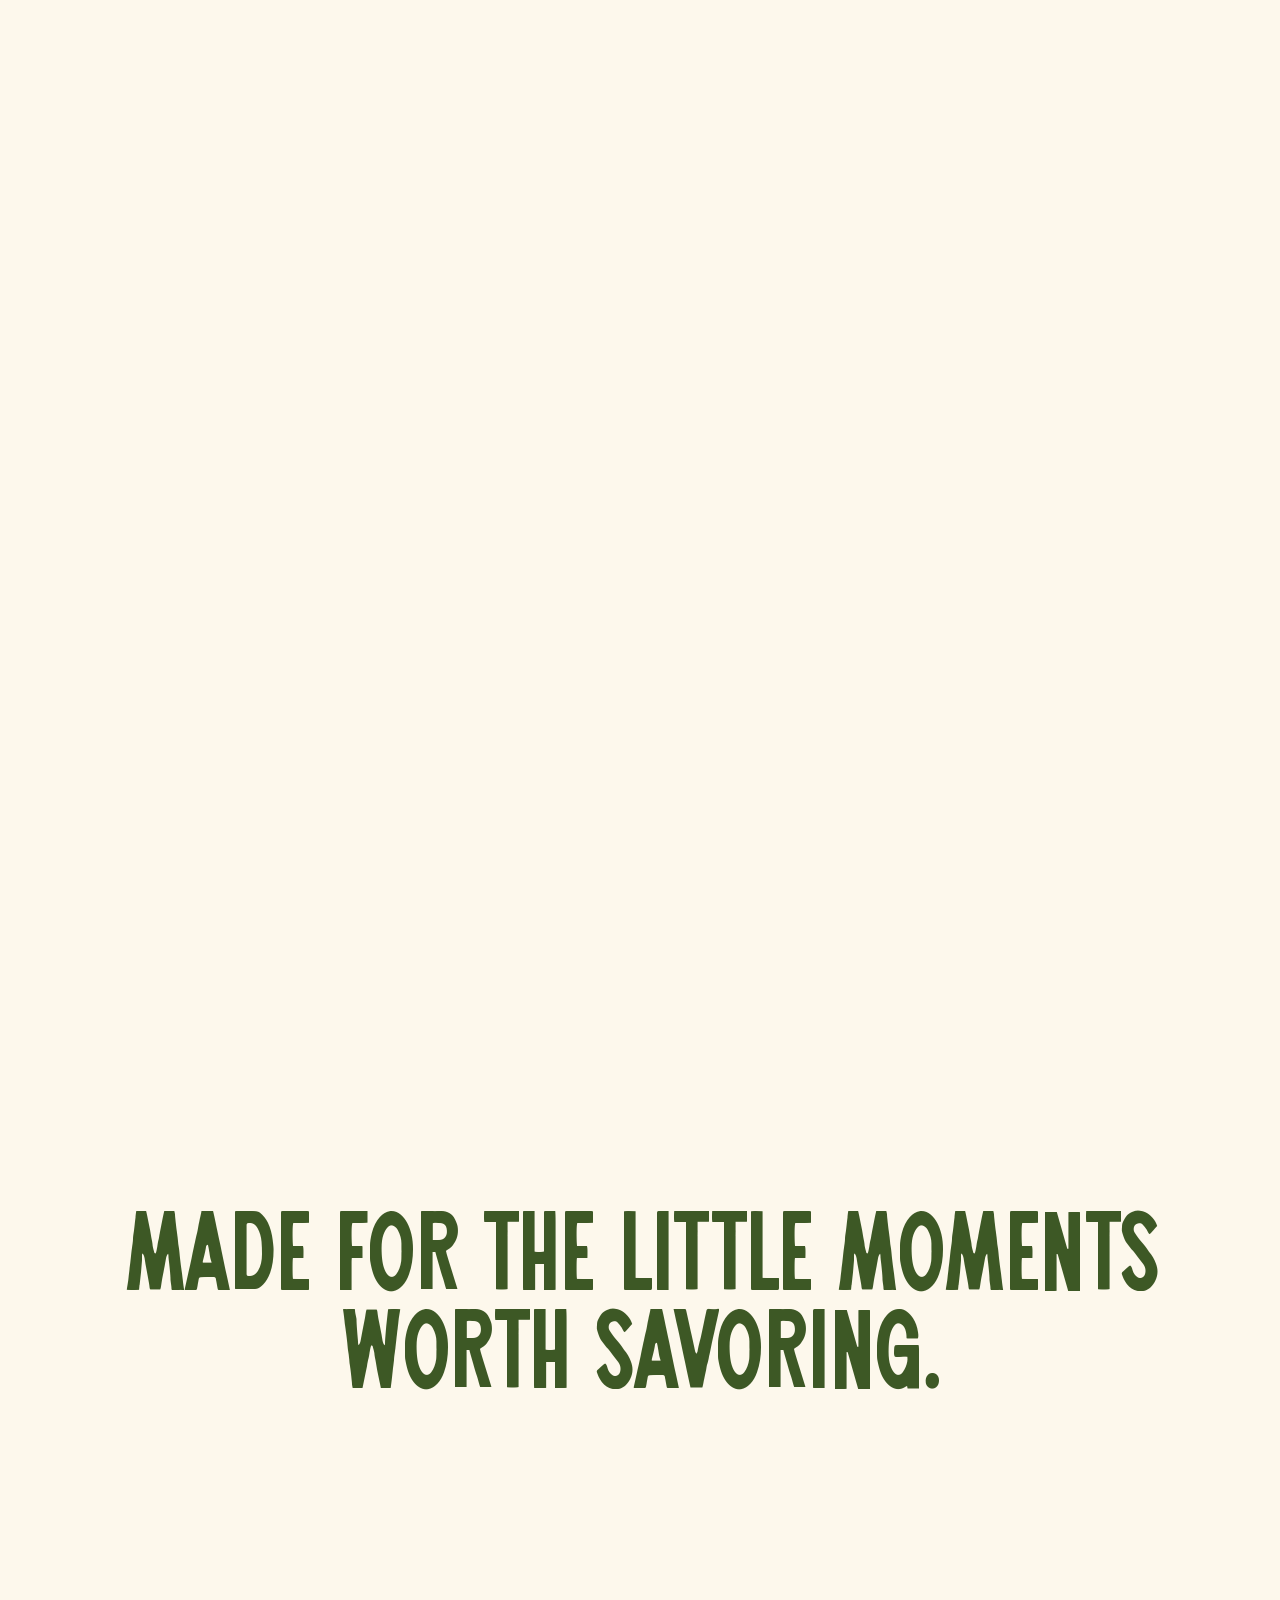
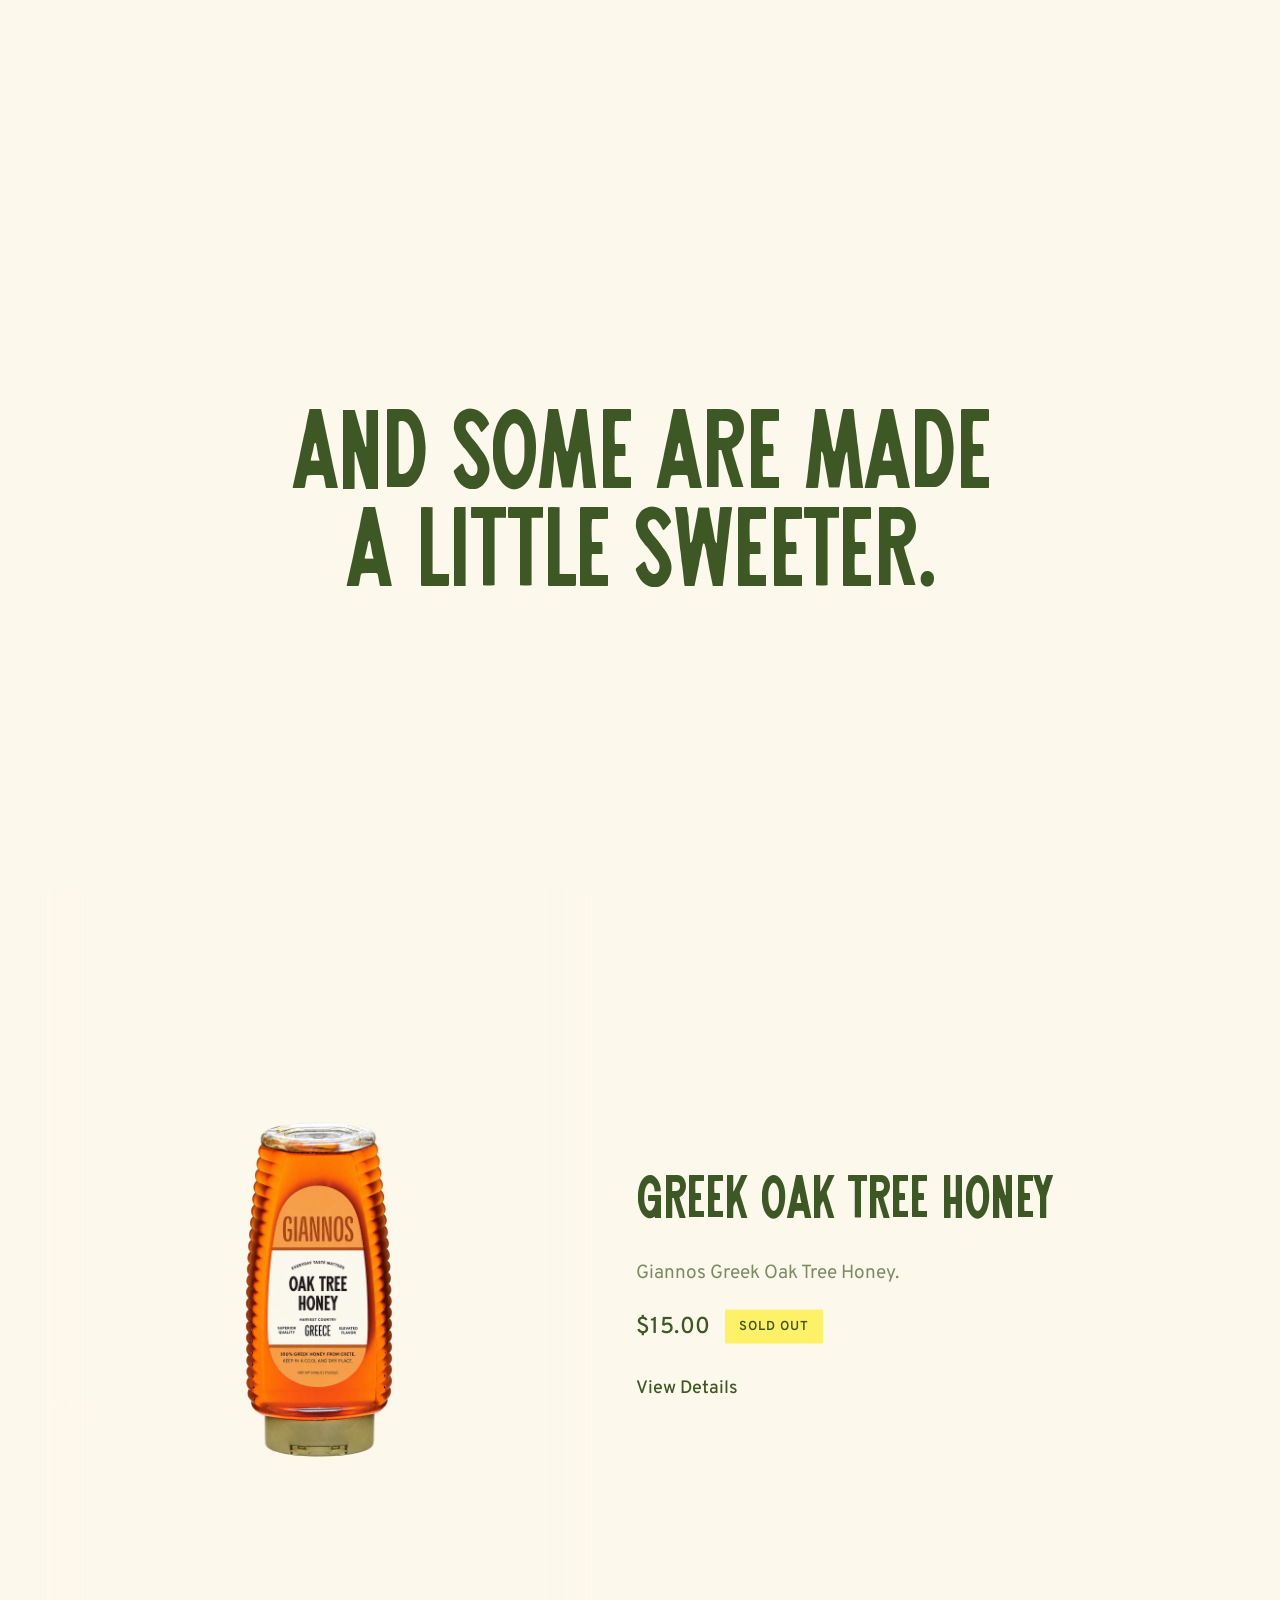
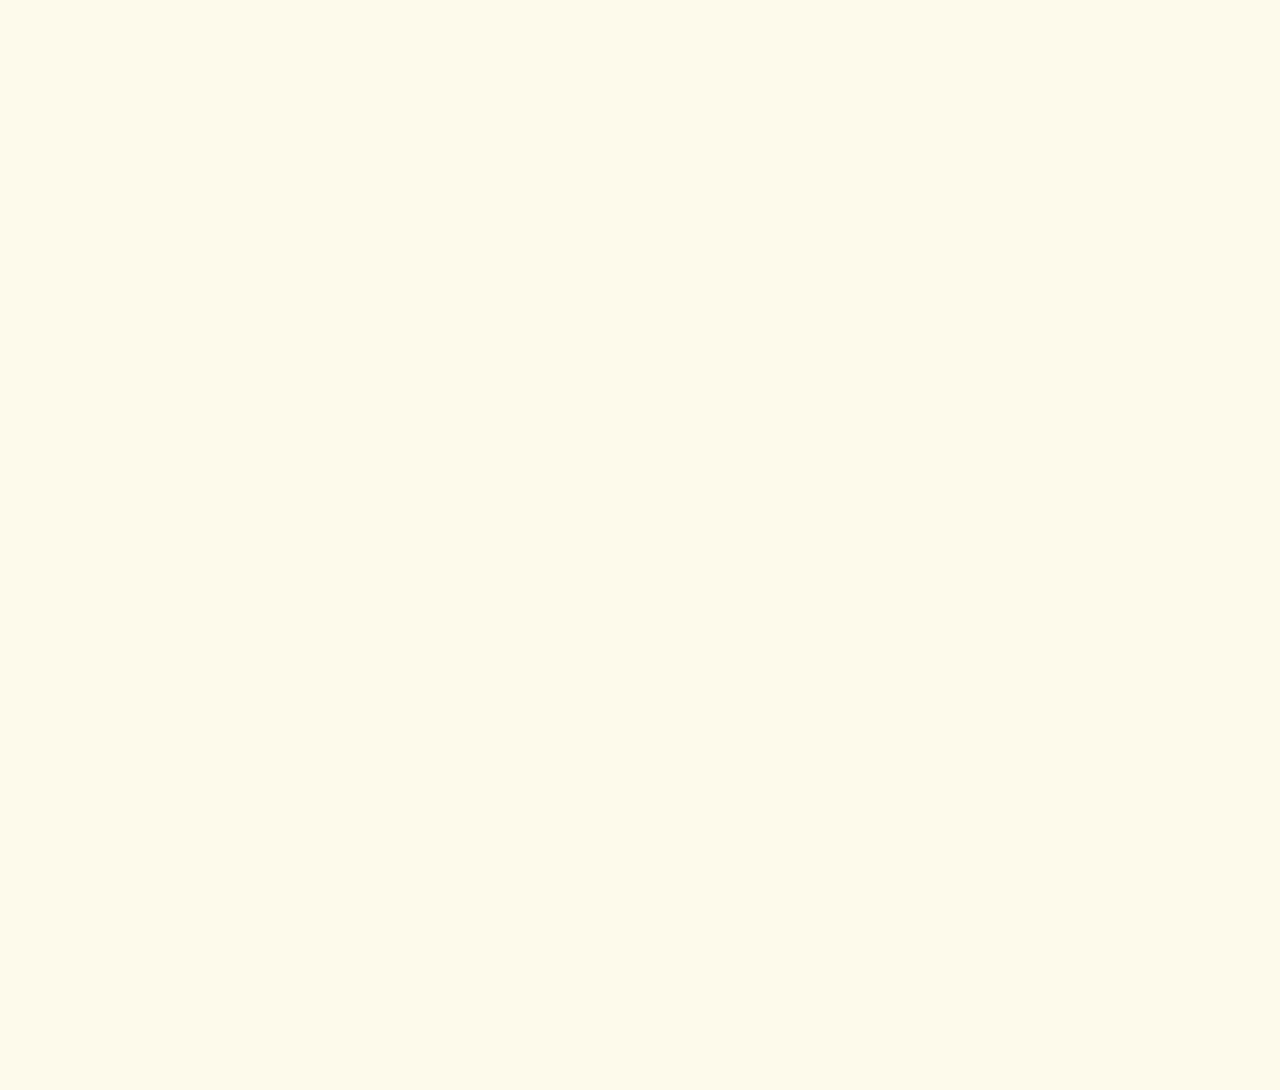
==== commit 945f4655: "Bust details layout cache" ====
--- a/index.html
+++ b/index.html
@@ -10,7 +10,7 @@
   <link rel="stylesheet" href="style.css?v=202608171545">
   <link rel="stylesheet" href="olive.css?v=202608171545">
   <link rel="stylesheet" href="honey.css?v=202608171545">
-  <link rel="stylesheet" href="details-layout.css?v=202608172243">
+  <link rel="stylesheet" href="details-layout.css?v=202608172251">
   <link rel="stylesheet" href="site-shell.css?v=202608171533">
 </head>
 <body class="is-loading">
--- a/details-layout.css
+++ b/details-layout.css
@@ -1,39 +1,30 @@
-/* Shared product geometry: normal and View Details use the exact same anchor. */
-
+/* Shared product geometry: image | left-aligned content in both states. */
 @media(min-width:761px){
-  .coffee-copy,
-  .olive-copy,
-  .honey-copy{
-    padding-left:clamp(28px,3.5vw,56px);
-    padding-right:clamp(28px,3.5vw,56px);
-  }
-
+  /* Normal state keeps the original column anchor, only with a tighter content width. */
   .copy-shell,
   .olive-shell,
   .honey-shell{
-    position:absolute;
-    left:50%;
+    left:0;
     top:50%;
-    width:min(calc(100% - 56px),560px);
+    width:min(44vw,560px);
     max-width:560px;
     margin:0;
-    transform:translate(-50%,-50%);
-    transform-origin:center center;
-    text-align:center;
+    transform:translateY(-50%);
+    transform-origin:left top;
+    text-align:left;
   }
 
   .copy-description,
   .olive-description,
   .honey-description{
-    margin-left:auto;
-    margin-right:auto;
+    margin-left:0;
+    margin-right:0;
   }
 
-  .honey-price-row{
-    justify-content:center;
-  }
+  .honey-price-row{justify-content:flex-start}
 
-  /* Details keeps the same viewport and the same summary coordinates. */
+  /* View Details stays in the exact same right column/X anchor.
+     The summary only travels vertically toward the space below navigation. */
   .coffee-slide.is-detail .coffee-copy,
   .olive-slide.is-detail .olive-copy,
   .honey-slide.is-detail .honey-copy{
@@ -42,8 +33,10 @@
     align-self:start;
     height:calc(100dvh - var(--site-header-height));
     min-height:calc(100svh - var(--site-header-height));
-    padding-top:0;
-    padding-bottom:0;
+    padding-top:clamp(42px,6svh,68px);
+    padding-bottom:72px;
+    padding-left:0;
+    padding-right:5vw;
     overflow-x:hidden;
     overflow-y:auto;
   }
@@ -51,27 +44,28 @@
   .coffee-slide.is-detail .copy-shell,
   .olive-slide.is-detail .olive-shell,
   .honey-slide.is-detail .honey-shell{
-    position:absolute;
-    left:50%;
-    top:50%;
-    width:min(calc(100% - 56px),560px);
+    position:relative;
+    left:0;
+    top:auto;
+    width:min(44vw,560px);
     max-width:560px;
     margin:0;
-    transform:translate(-50%,-50%);
-    text-align:center;
+    transform:none;
+    transform-origin:left top;
+    text-align:left;
   }
 
-  /* Details grows below the unchanged summary instead of changing its height/position. */
+  /* Details opens directly below the same title/subtitle/CTA block. */
   .coffee-slide.is-detail .detail-content,
   .olive-slide.is-detail .detail-content,
   .honey-slide.is-detail .detail-content{
-    position:absolute;
-    left:0;
-    top:100%;
+    position:relative;
+    left:auto;
+    top:auto;
     width:100%;
     max-width:560px;
-    margin:30px 0 72px;
-    text-align:center;
+    margin:30px 0 0;
+    text-align:left;
   }
 
   .coffee-slide.is-detail .detail-meta,
@@ -81,14 +75,14 @@
   .olive-slide.is-detail .detail-form,
   .honey-slide.is-detail .detail-form{
     width:100%;
-    margin-left:auto;
-    margin-right:auto;
+    margin-left:0;
+    margin-right:0;
   }
 
   .coffee-slide.is-detail .detail-meta div,
   .olive-slide.is-detail .detail-meta div,
   .honey-slide.is-detail .detail-meta div{
-    justify-content:center;
+    justify-content:flex-start;
   }
 
   .coffee-slide.is-detail .purchase-card__head,
@@ -120,5 +114,6 @@
   .honey-slide.is-detail .detail-content{
     width:100%;
     max-width:100%;
+    text-align:left;
   }
 }
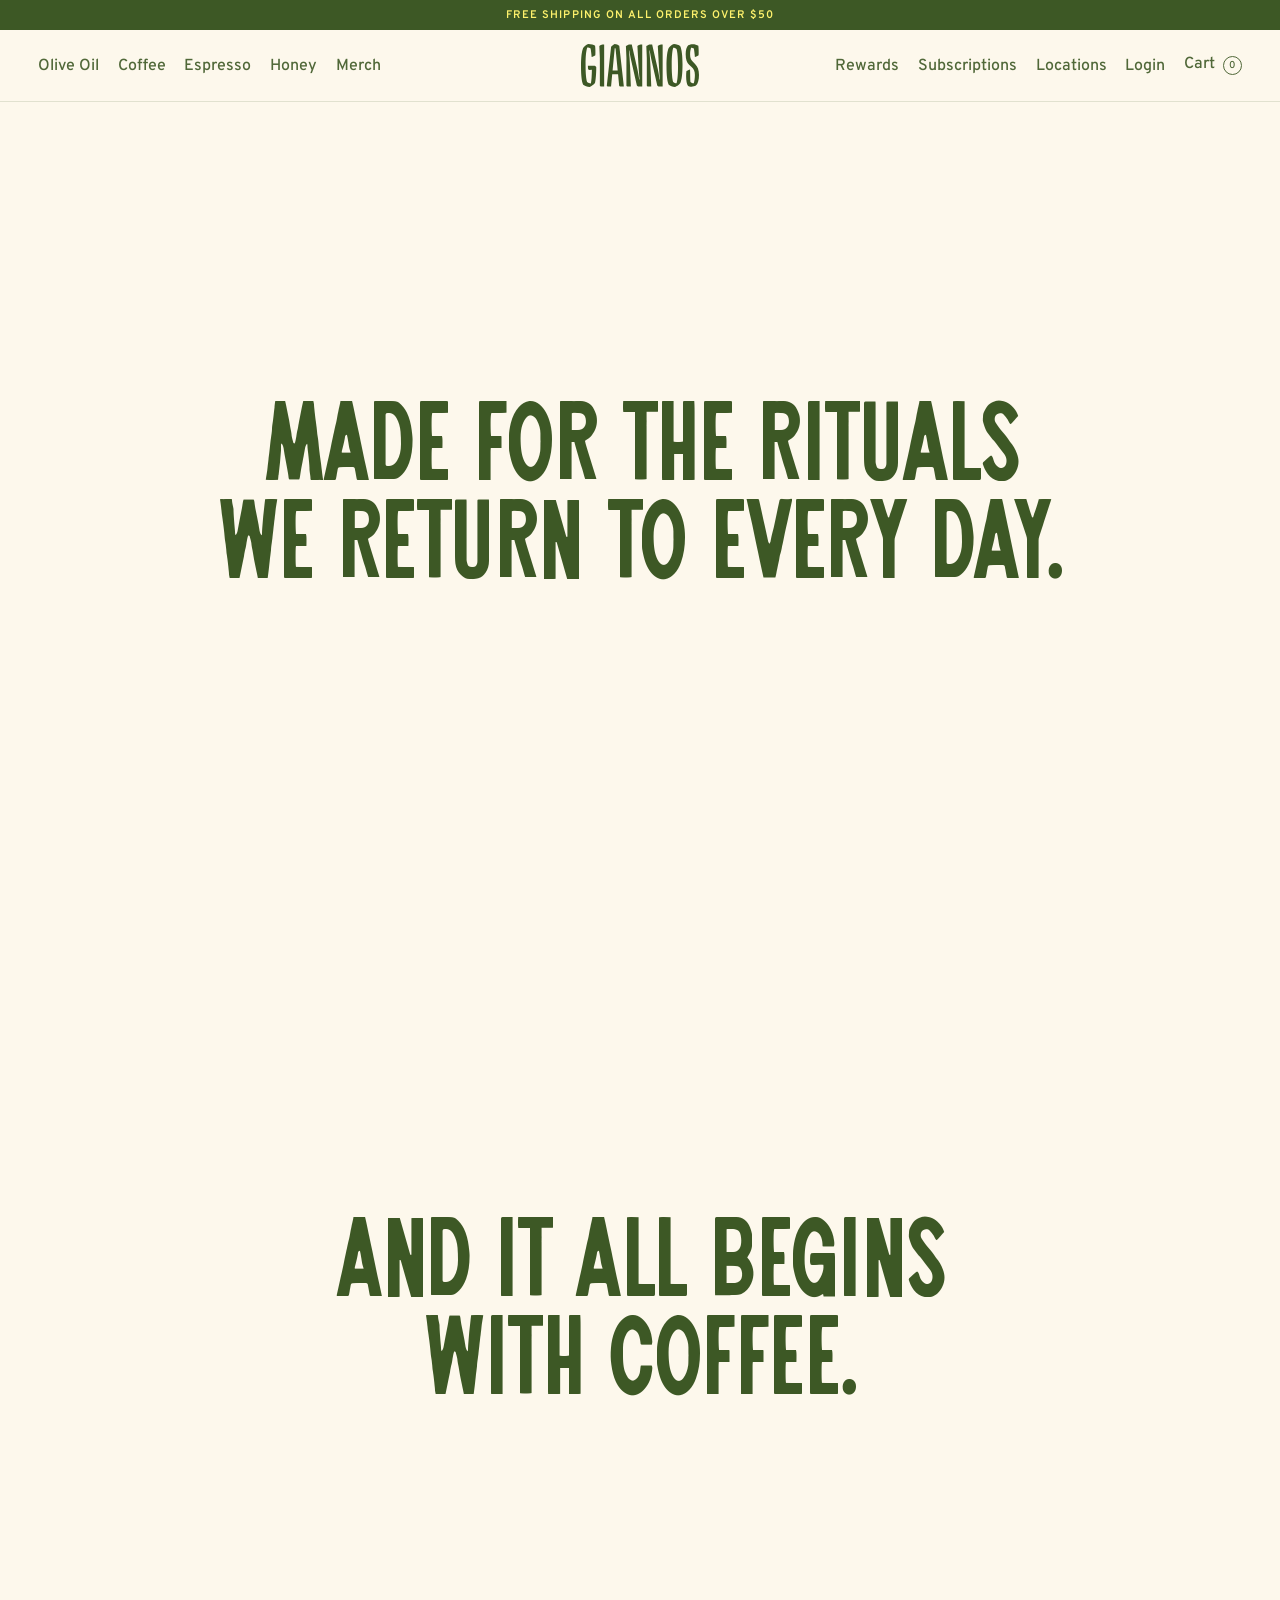
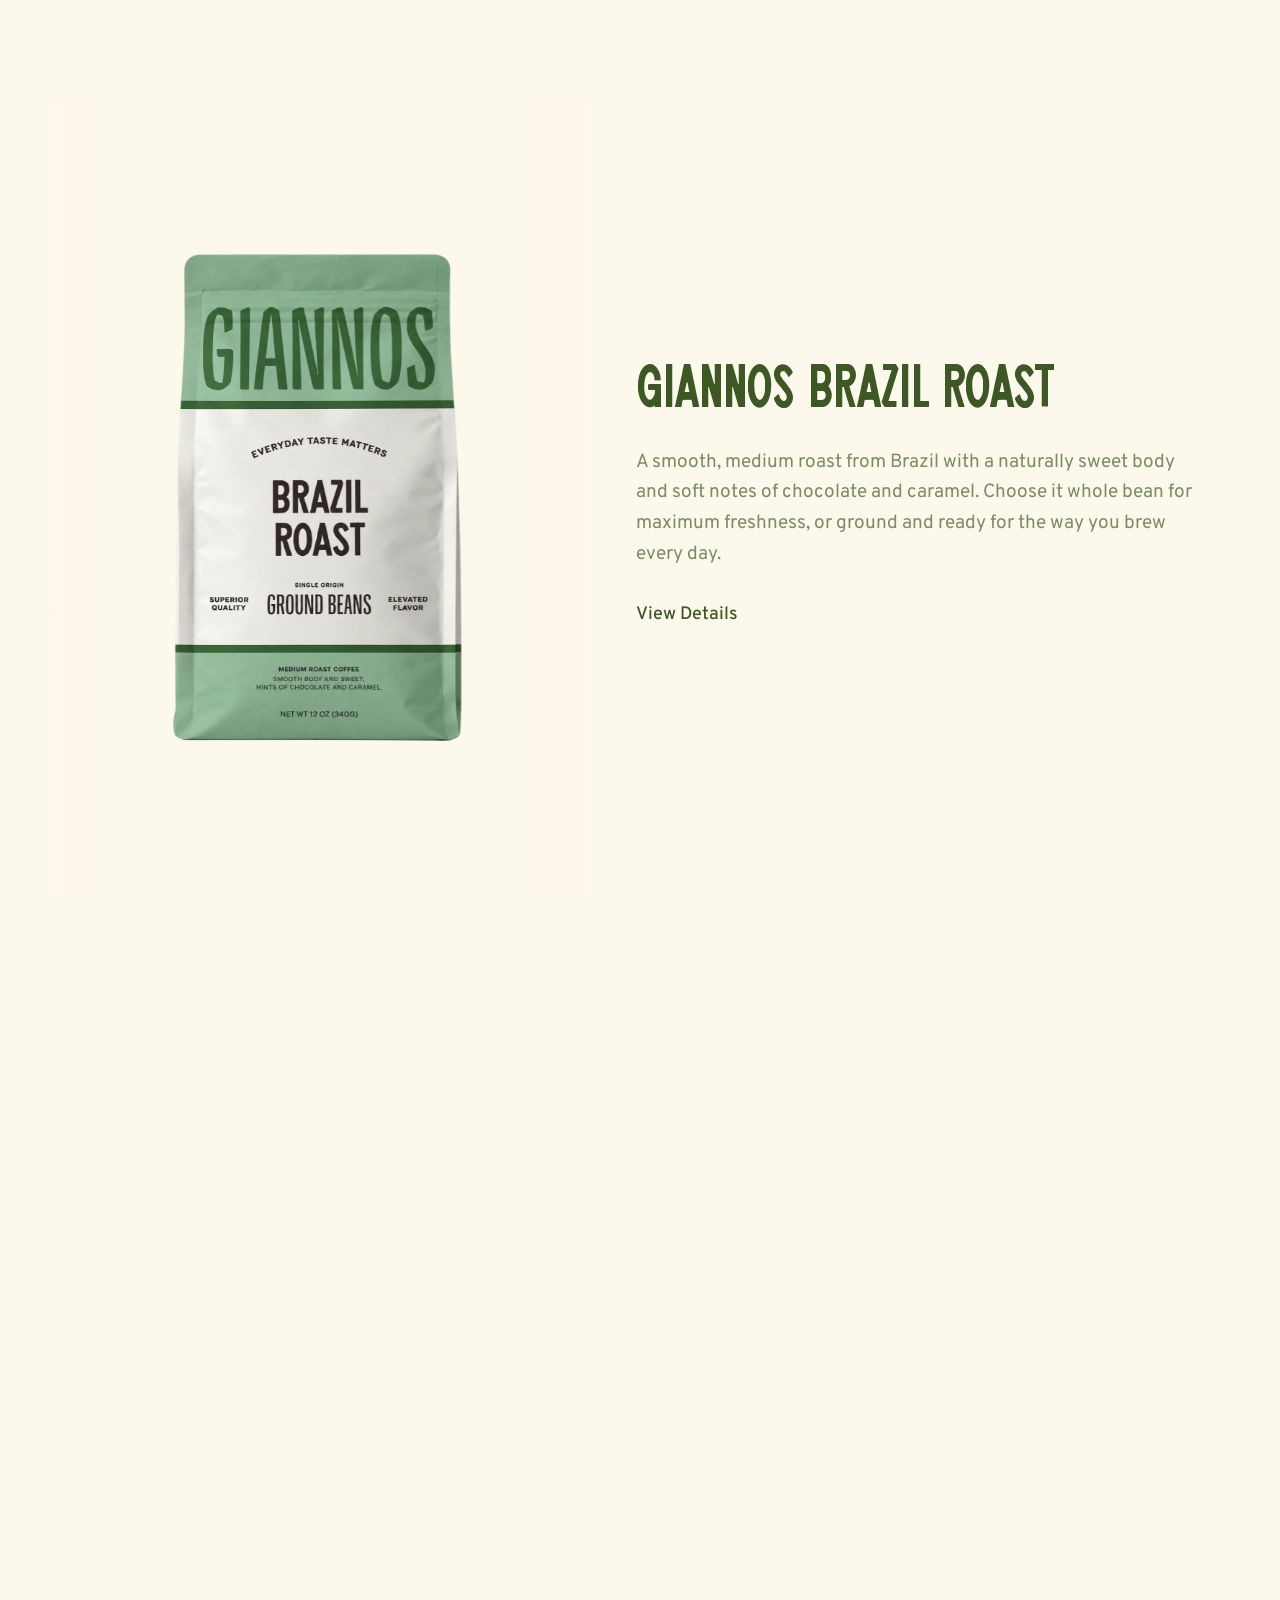
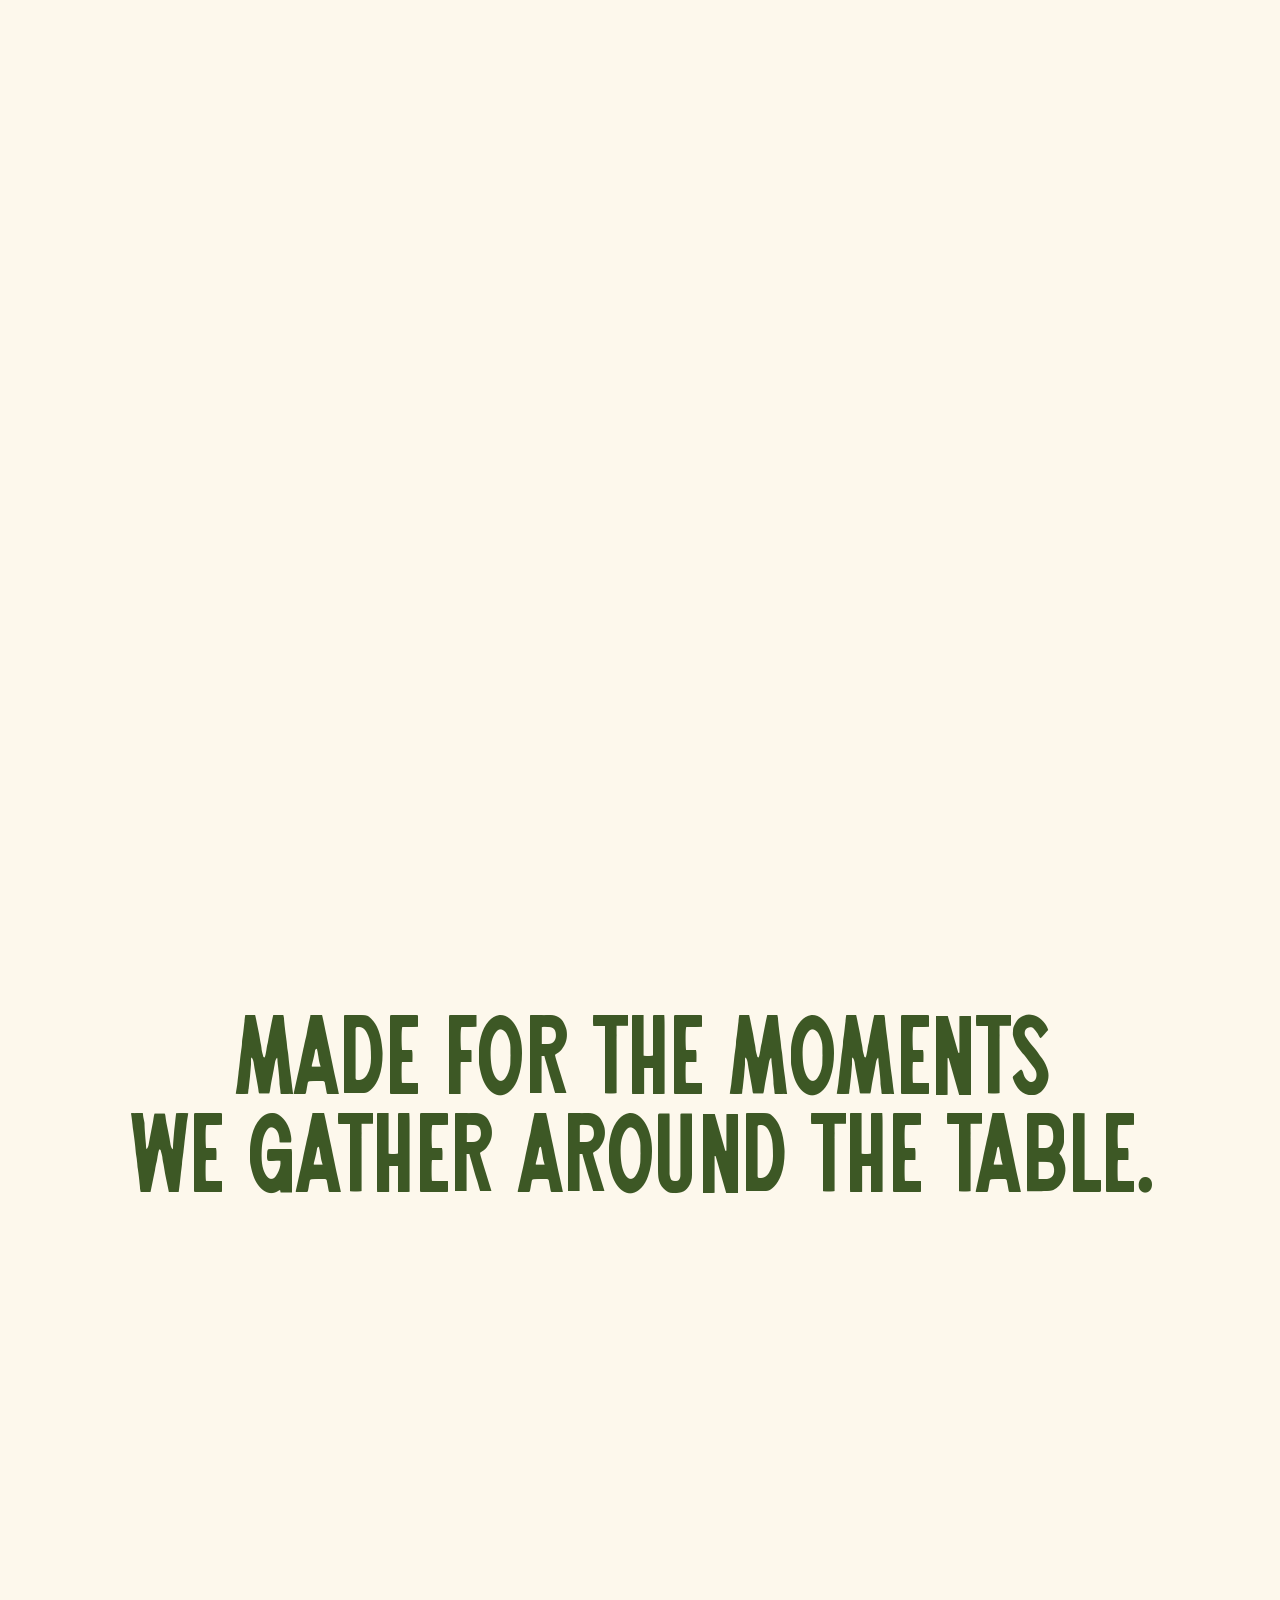
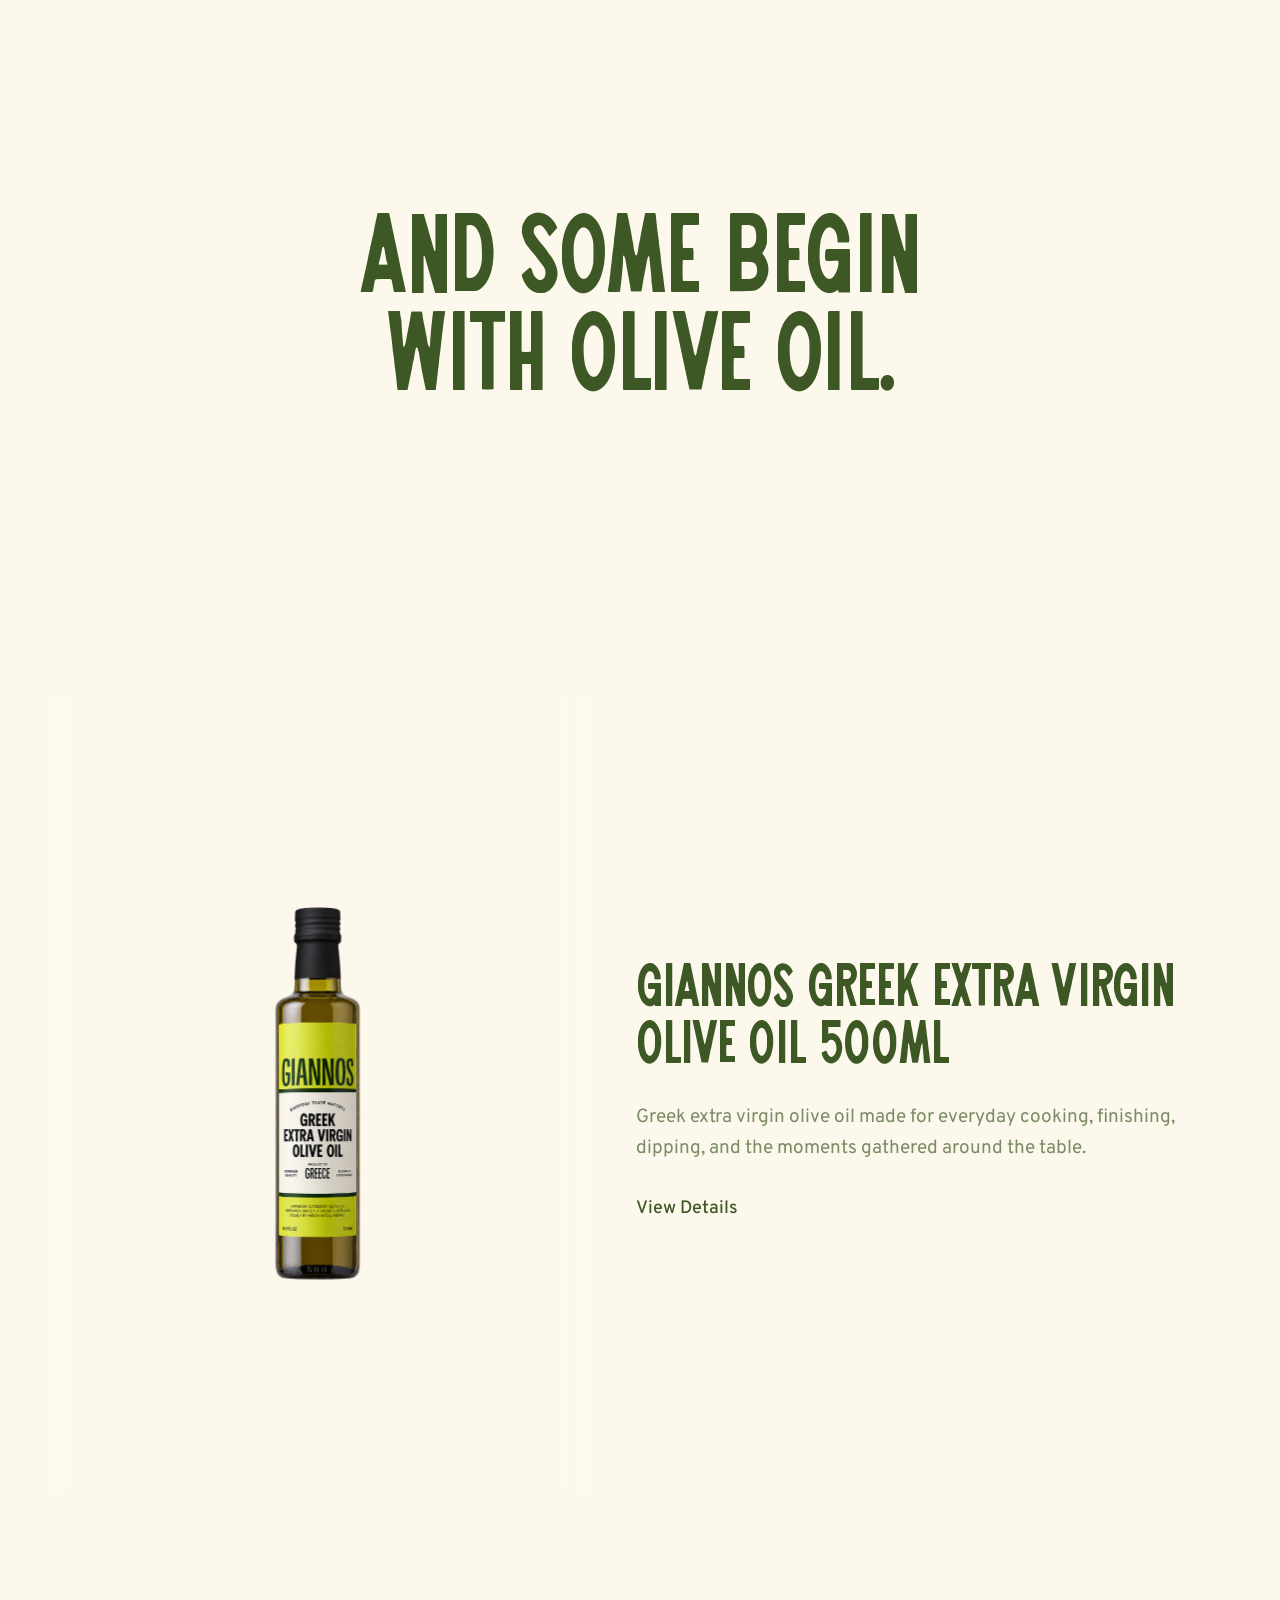
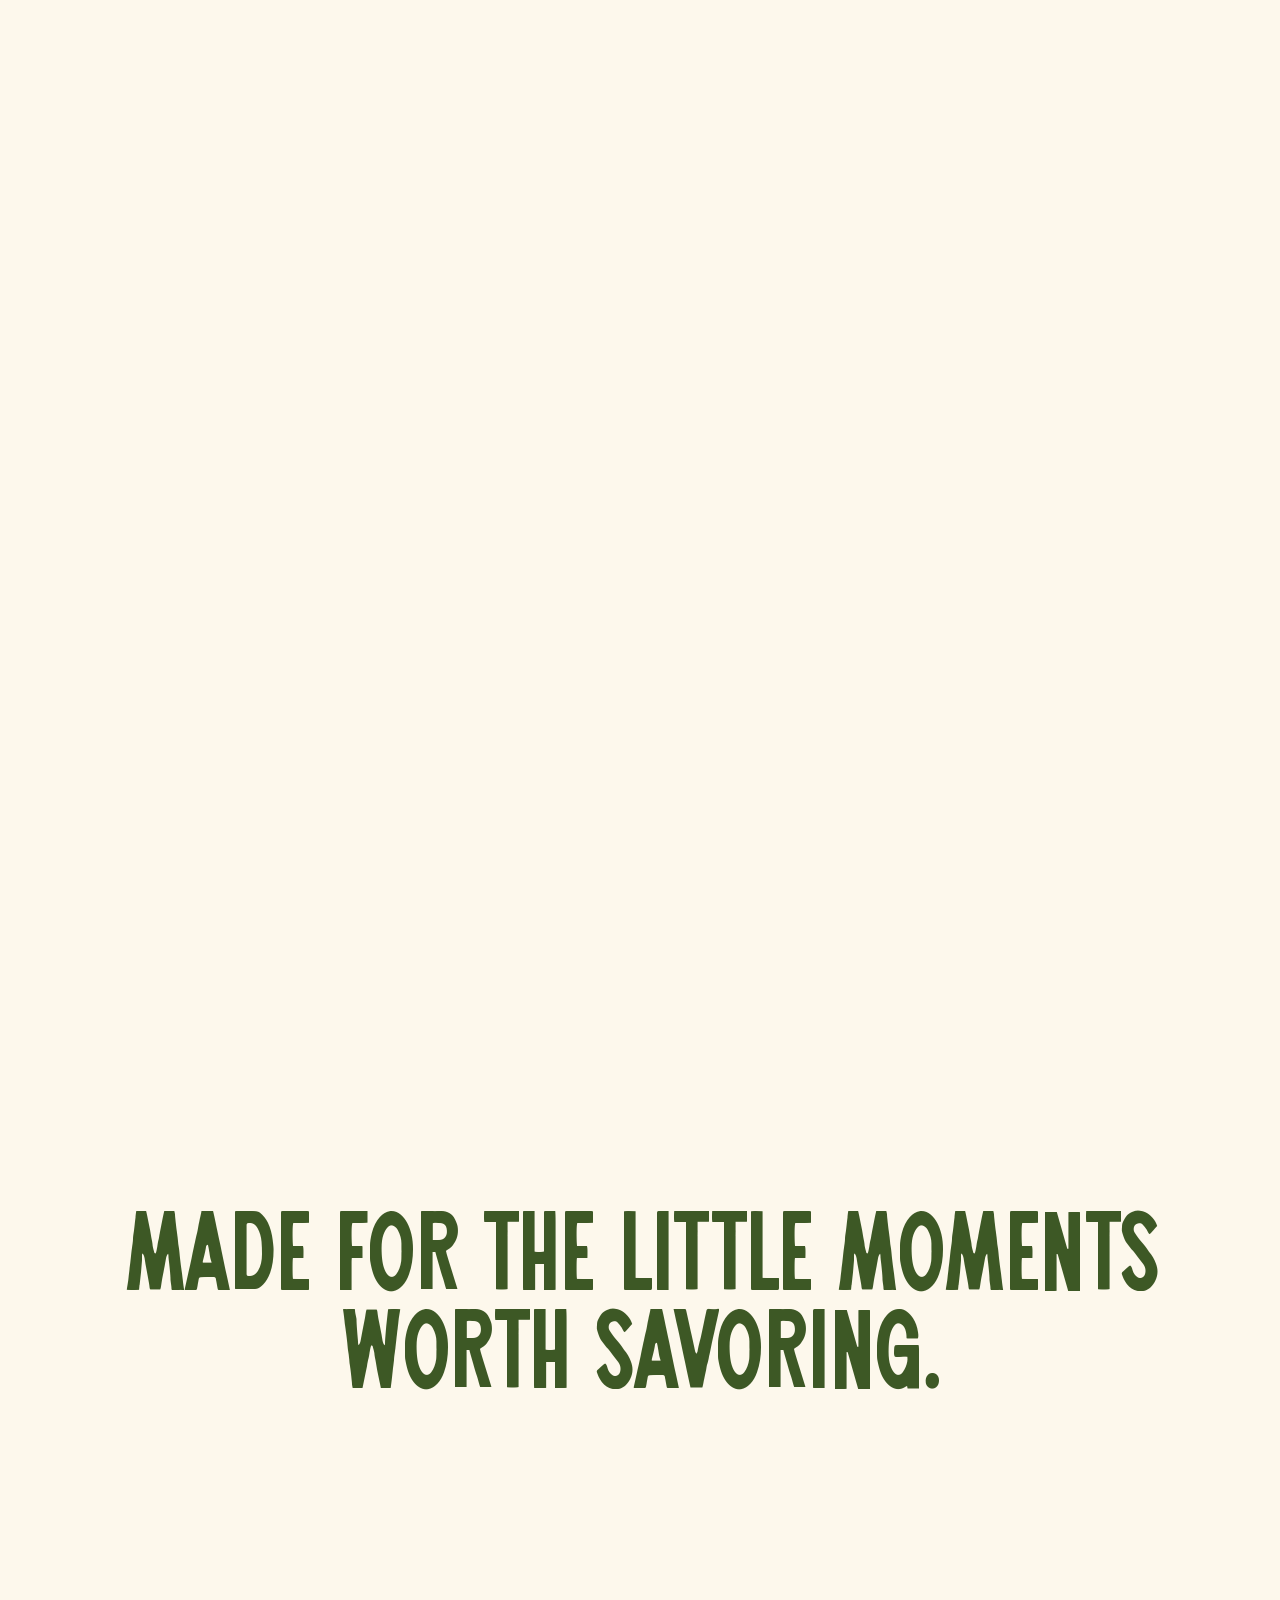
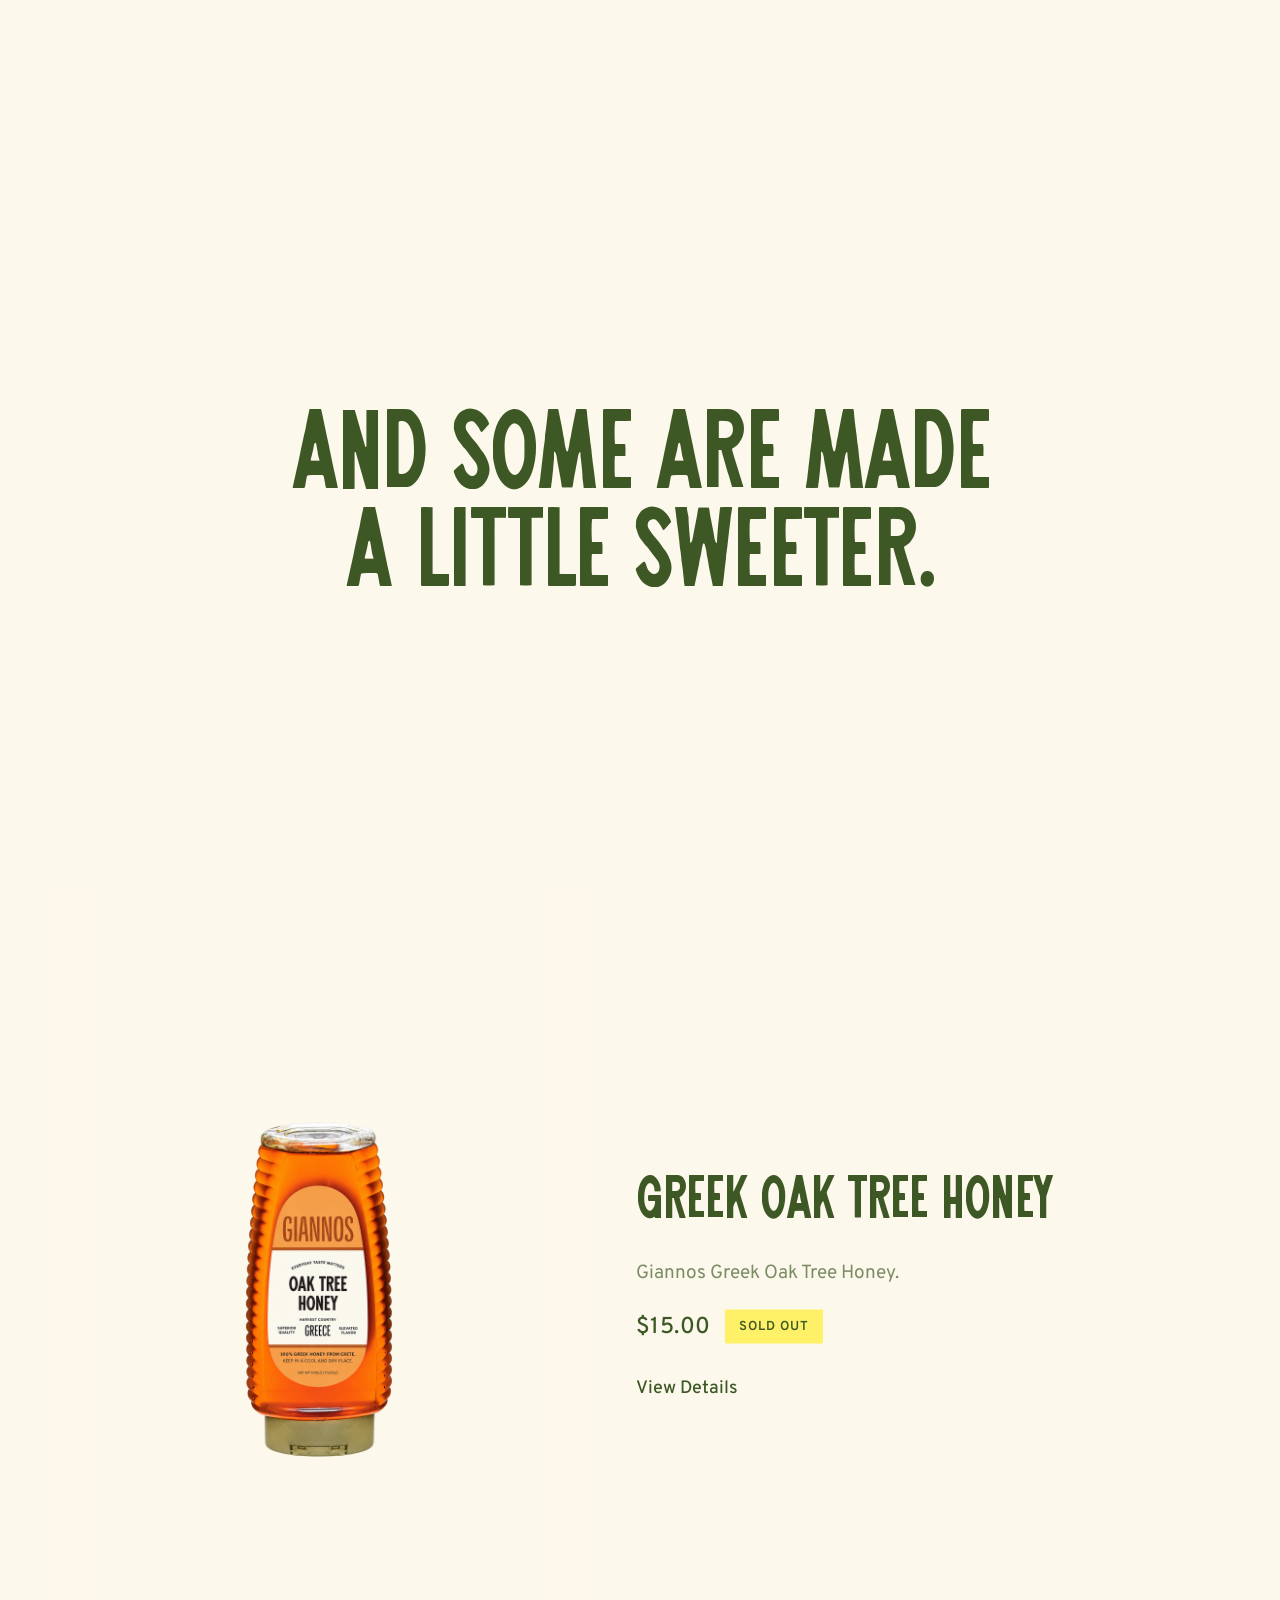
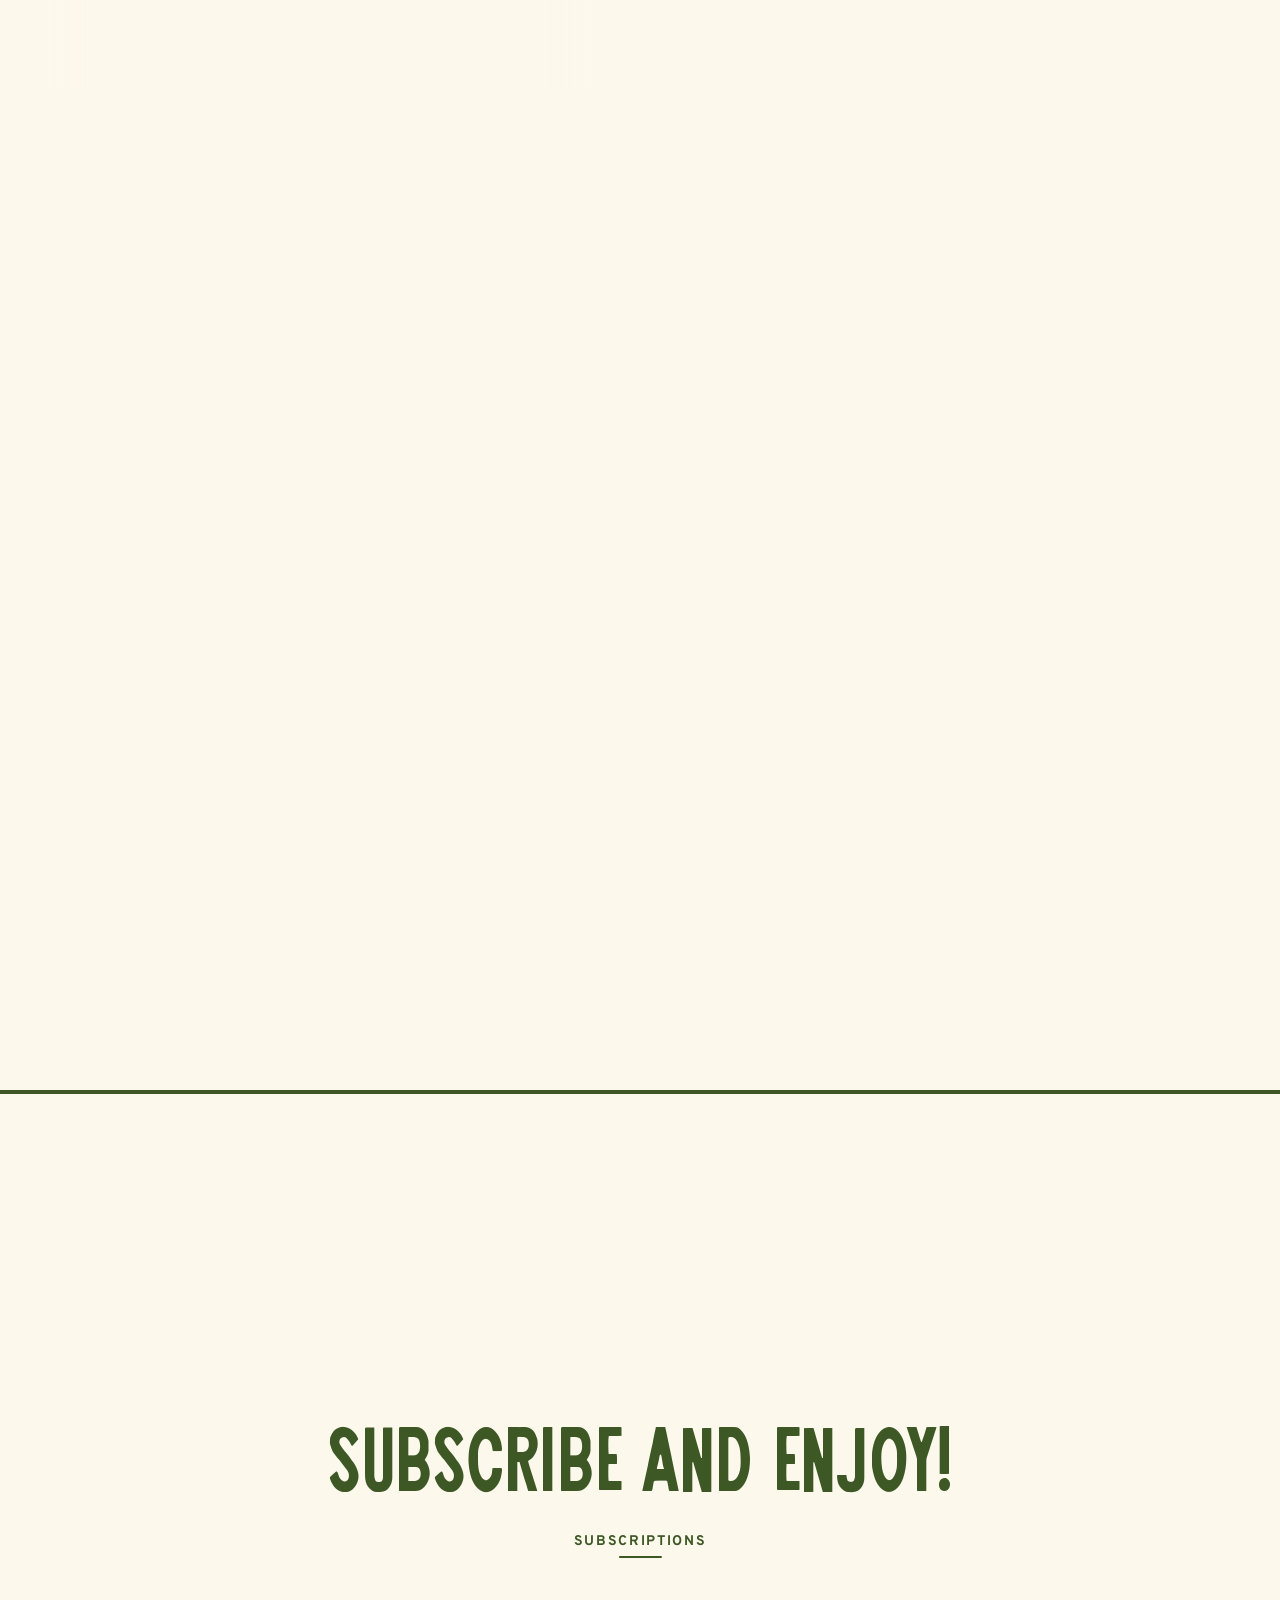
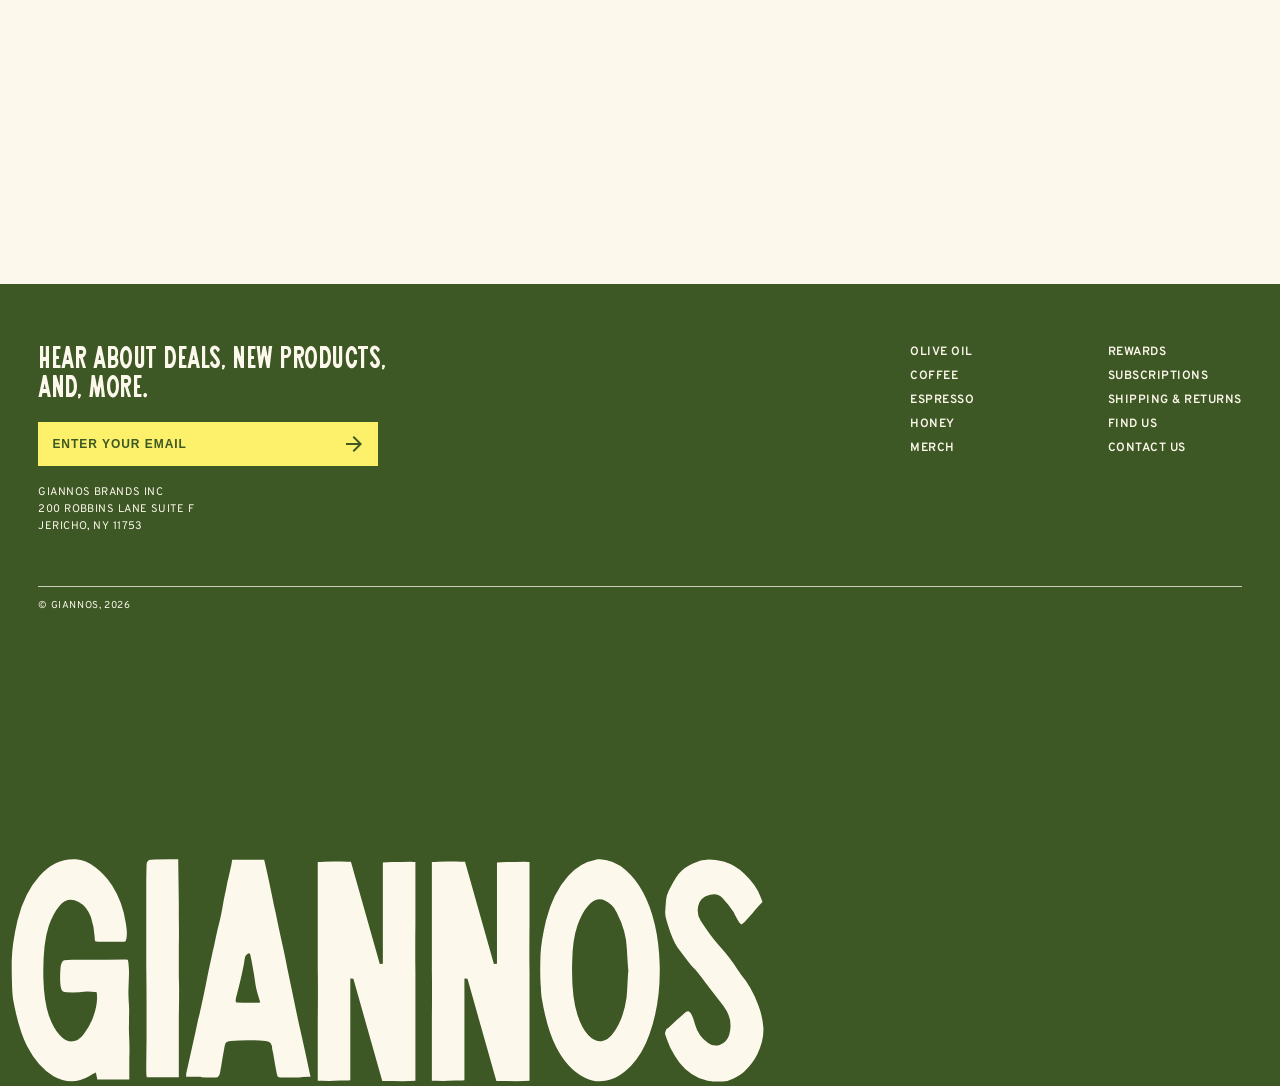
==== commit e503a162: "Add subscription and footer sections" ====
--- a/index.html
+++ b/index.html
@@ -11,6 +11,7 @@
   <link rel="stylesheet" href="olive.css?v=202608171545">
   <link rel="stylesheet" href="honey.css?v=202608171545">
   <link rel="stylesheet" href="details-layout.css?v=202608172251">
+  <link rel="stylesheet" href="footer.css?v=202608182127">
   <link rel="stylesheet" href="site-shell.css?v=202608171533">
 </head>
 <body class="is-loading">
@@ -116,6 +117,48 @@
         <div class="honey-track" id="honey-track"></div>
       </div>
     </section>
+
+    <section class="section subscription-section" aria-labelledby="subscription-title">
+      <div class="subscription-cta">
+        <h2 class="subscription-title" id="subscription-title">Subscribe and enjoy!</h2>
+        <a class="subscription-link" href="https://www.giannos.com/pages/subscribe">Subscriptions</a>
+      </div>
+    </section>
+
+    <section class="section footer-section" aria-label="Footer">
+      <div class="footer-shell">
+        <div class="footer-top">
+          <div class="footer-newsletter">
+            <h2>Hear about deals, new products, and, more.</h2>
+            <form class="footer-form" action="#" method="post">
+              <input type="email" name="email" placeholder="Enter your email" aria-label="Email address">
+              <button type="submit" aria-label="Submit email"><span class="material-icons" aria-hidden="true">arrow_forward</span></button>
+            </form>
+            <p class="footer-address">Giannos Brands Inc<br>200 Robbins Lane Suite F<br>Jericho, NY 11753</p>
+          </div>
+
+          <nav class="footer-links" aria-label="Footer navigation">
+            <div class="footer-link-column">
+              <a href="https://www.giannos.com/collections/olive-oil">Olive Oil</a>
+              <a href="https://www.giannos.com/collections/coffee-bags">Coffee</a>
+              <a href="https://www.giannos.com/collections/espresso">Espresso</a>
+              <a href="https://www.giannos.com/collections/honey">Honey</a>
+              <a href="https://www.giannos.com/collections/accessories">Merch</a>
+            </div>
+            <div class="footer-link-column">
+              <a href="https://www.giannos.com/pages/loyalty">Rewards</a>
+              <a href="https://www.giannos.com/pages/subscribe">Subscriptions</a>
+              <a href="https://www.giannos.com/pages/shipping-and-returns">Shipping &amp; Returns</a>
+              <a href="https://www.giannos.com/pages/store-locator">Find Us</a>
+              <a href="https://www.giannos.com/pages/contact">Contact Us</a>
+            </div>
+          </nav>
+        </div>
+
+        <p class="footer-copyright">© Giannos, 2026</p>
+        <div class="footer-wordmark" aria-hidden="true">GIANNOS</div>
+      </div>
+    </section>
   </main>
 
   <script src="site-shell.js?v=202608171533"></script>
--- a/footer.css
+++ b/footer.css
@@ -0,0 +1,51 @@
+/* Final subscription + footer sections. Sketch-inspired, adapted to the landing system. */
+.subscription-section{
+  position:relative;
+  display:grid;
+  place-items:center;
+  text-align:center;
+  border-top:4px solid var(--intro);
+  border-bottom:4px solid var(--intro);
+}
+.subscription-cta{display:grid;justify-items:center;gap:24px;width:min(100%,900px)}
+.subscription-title{margin:0;font-family:var(--font-title);font-size:clamp(58px,7vw,112px);font-weight:400;line-height:.9;letter-spacing:-.025em}
+.subscription-link{position:relative;display:inline-block;font-size:14px;font-weight:700;letter-spacing:.12em;text-transform:uppercase;text-decoration:none}
+.subscription-link::after{content:'';position:absolute;left:0;right:0;bottom:-8px;height:2px;background:currentColor;transform:scaleX(.32);transform-origin:center;transition:transform 300ms var(--ease)}
+.subscription-link:hover::after{transform:scaleX(1)}
+
+.footer-section{
+  display:block;
+  padding:0;
+  background:var(--intro);
+  color:var(--paper);
+  overflow:hidden;
+}
+.footer-shell{position:relative;width:min(100%,var(--site-container));height:100%;margin:0 auto;padding:clamp(34px,4.5vw,64px) var(--site-gutter) 0;display:flex;flex-direction:column}
+.footer-top{display:grid;grid-template-columns:minmax(260px,1.2fr) minmax(420px,.8fr);gap:clamp(48px,8vw,140px);align-items:start;padding-bottom:clamp(30px,4vw,54px);border-bottom:1px solid rgba(253,248,236,.75)}
+.footer-newsletter{max-width:390px}
+.footer-newsletter h2{margin:0 0 18px;font-family:var(--font-title);font-size:clamp(28px,2.4vw,40px);font-weight:400;line-height:.95;letter-spacing:-.015em}
+.footer-form{display:grid;grid-template-columns:1fr 48px;width:min(100%,340px);background:#fdf16c}
+.footer-form input{min-width:0;height:44px;padding:0 14px;border:0;outline:0;background:transparent;color:var(--intro);font-size:12px;font-weight:700;letter-spacing:.08em;text-transform:uppercase}
+.footer-form input::placeholder{color:var(--intro);opacity:1}
+.footer-form button{display:grid;place-items:center;width:48px;height:44px;border:0;background:transparent;color:var(--intro);cursor:pointer}
+.footer-form .material-icons{font-size:24px}
+.footer-address{margin:18px 0 0;font-size:11px;line-height:1.55;letter-spacing:.04em;text-transform:uppercase}
+.footer-links{display:grid;grid-template-columns:repeat(2,minmax(120px,1fr));gap:24px clamp(36px,5vw,80px);justify-self:end}
+.footer-link-column{display:grid;align-content:start;gap:12px}
+.footer-link-column a{color:inherit;font-size:12px;font-weight:600;line-height:1;text-decoration:none;letter-spacing:.04em;text-transform:uppercase;transition:opacity 180ms ease}
+.footer-link-column a:hover{opacity:.65}
+.footer-copyright{margin:12px 0 0;font-size:10px;letter-spacing:.06em;text-transform:uppercase}
+.footer-wordmark{margin-top:auto;margin-left:calc(var(--site-gutter) * -1);margin-right:calc(var(--site-gutter) * -1);font-family:var(--font-title);font-size:clamp(170px,24vw,390px);font-weight:400;line-height:.68;letter-spacing:-.055em;white-space:nowrap;color:var(--paper);transform:translateY(.06em);user-select:none}
+
+@media(max-width:900px){
+  .footer-top{grid-template-columns:1fr;gap:34px}
+  .footer-links{justify-self:start;width:100%;grid-template-columns:repeat(2,1fr)}
+  .footer-wordmark{font-size:clamp(118px,31vw,220px)}
+}
+@media(max-width:600px){
+  .subscription-section{padding-inline:20px}
+  .subscription-title{font-size:clamp(48px,15vw,72px)}
+  .footer-shell{padding-inline:20px}
+  .footer-links{gap:20px}
+  .footer-wordmark{margin-left:-20px;margin-right:-20px;font-size:clamp(100px,33vw,170px)}
+}
